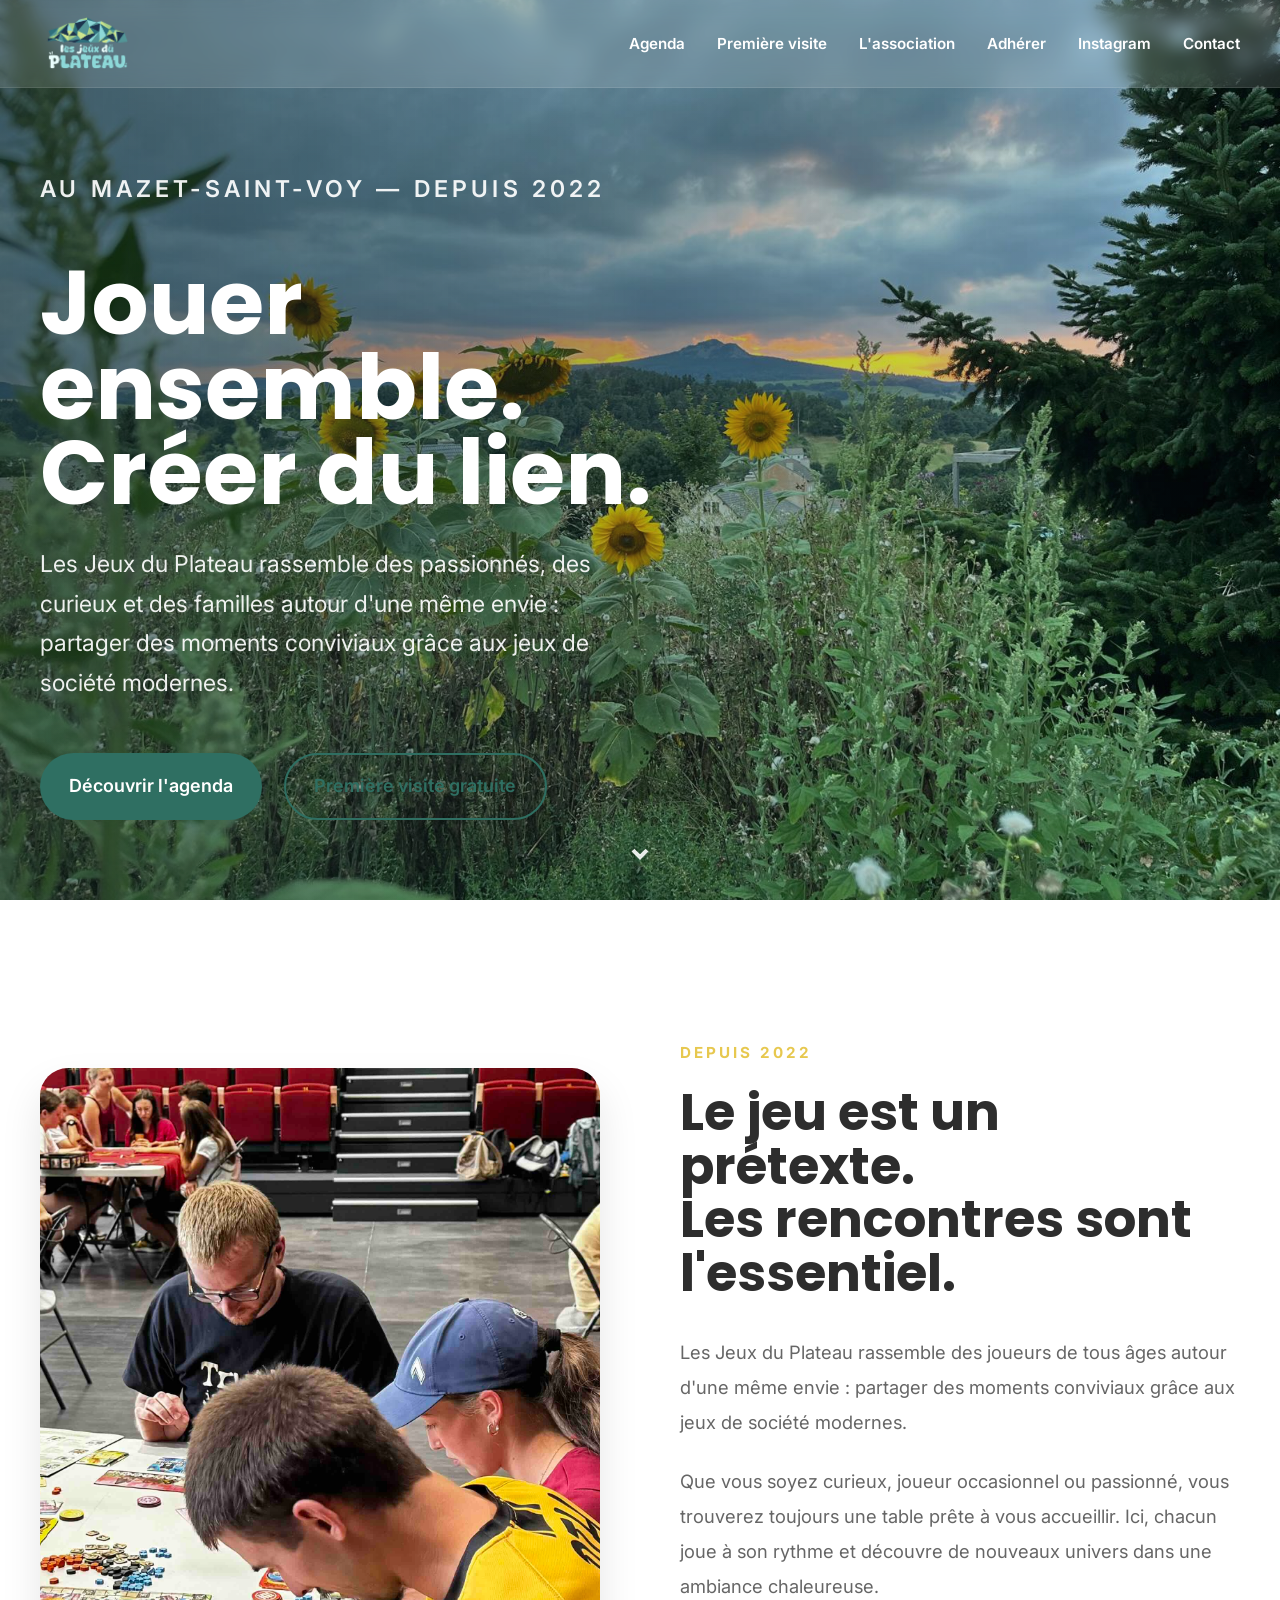
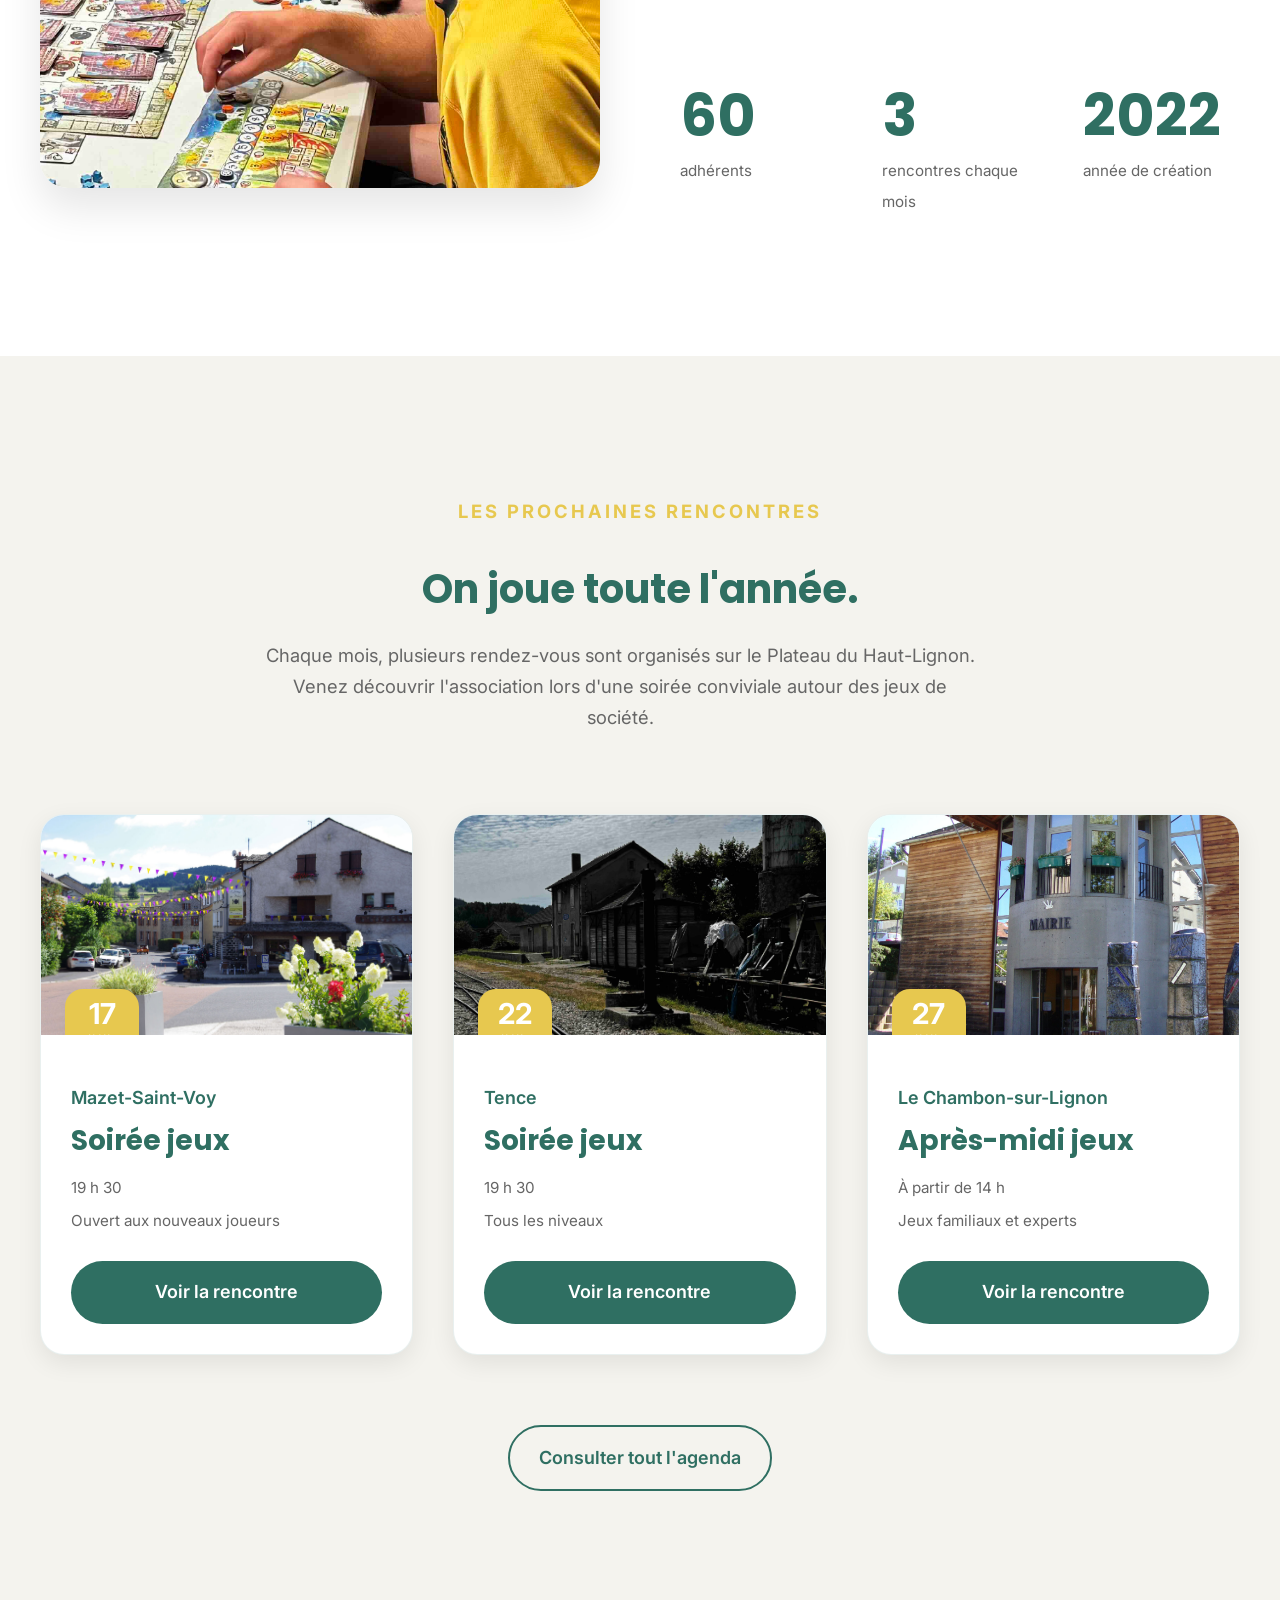
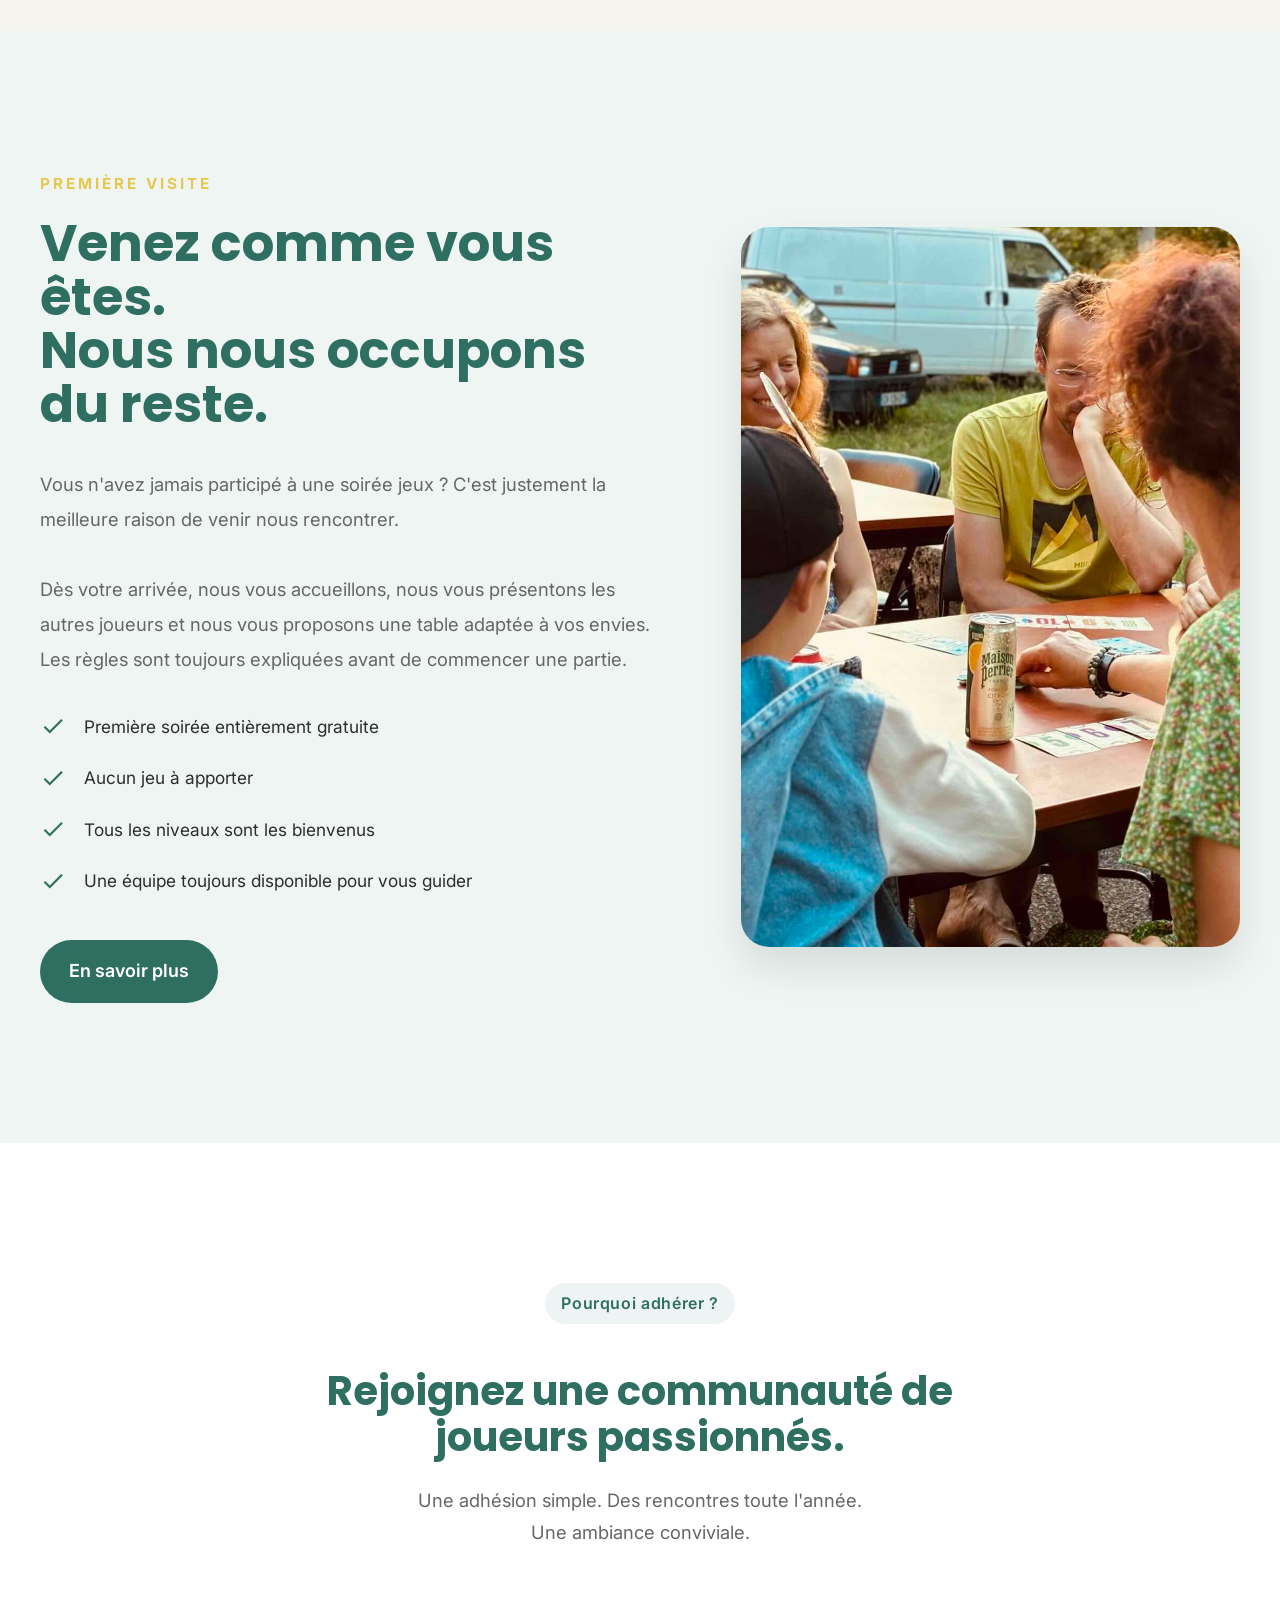
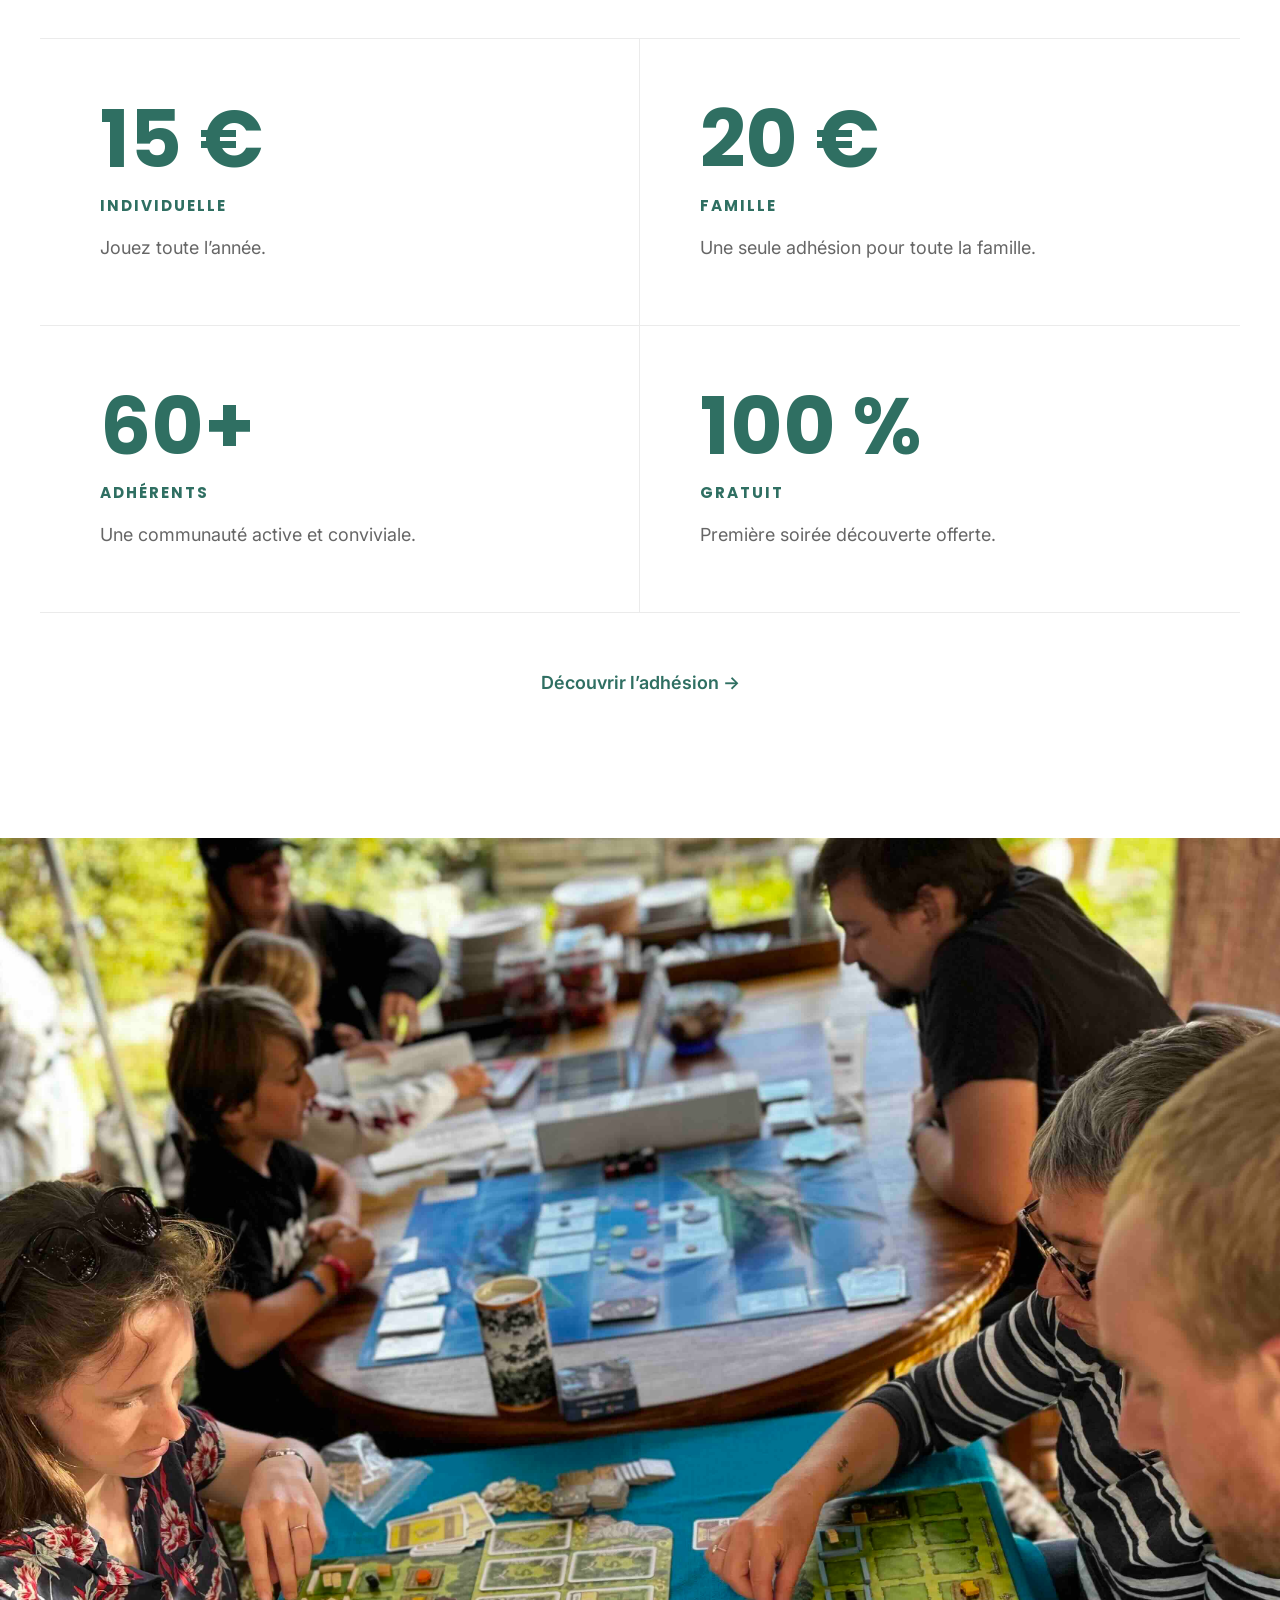
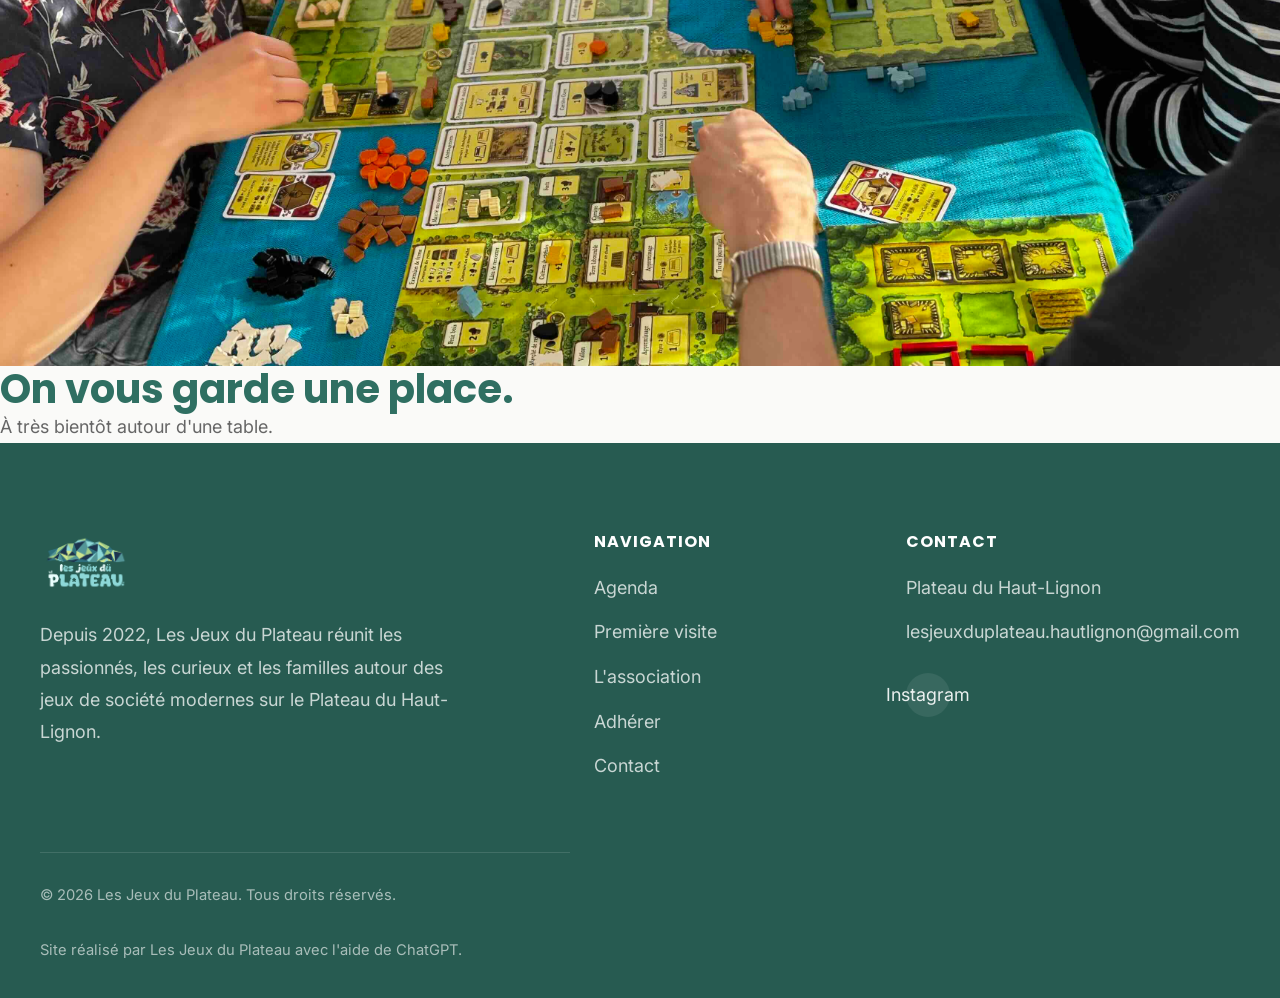
==== index.html @ 3e5afbf3 "Intégration finale des photos du site" ====
<!DOCTYPE html>

<html lang="fr">
<head>
<meta charset="utf-8"/>
<meta content="width=device-width, initial-scale=1" name="viewport"/>
<title>Les Jeux du Plateau | Association de jeux de société</title>
<meta content="Association de jeux de société au Mazet-Saint-Voy, à Tence et au Chambon-sur-Lignon. Découvrez nos rencontres et venez jouer : la première visite est offerte." name="description"/>
<meta content="Les Jeux du Plateau" name="author"/>
<meta content="#2F6F62" name="theme-color"/>
<!-- Open Graph -->
<meta content="Les Jeux du Plateau | Association de jeux de société" property="og:title"/>
<meta content="Association de jeux de société au Mazet-Saint-Voy, à Tence et au Chambon-sur-Lignon. Découvrez nos rencontres et venez jouer : la première visite est offerte." property="og:description"/>
<meta content="website" property="og:type"/>
<meta content="https://lesjeuxduplateau.fr/assets/images/hero/hero-tournesols.jpg" property="og:image"/>
<!-- Favicon -->
<link href="assets/logos/favicon.png" rel="icon" type="image/png"/>
<!-- Google Fonts -->
<link href="https://fonts.googleapis.com" rel="preconnect"/>
<link crossorigin="" href="https://fonts.gstatic.com" rel="preconnect"/>
<link href="https://fonts.googleapis.com/css2?family=Inter:wght@400;500;600;700&amp;family=Poppins:wght@500;600;700;800&amp;display=swap" rel="stylesheet"/>
<!-- CSS -->
<link href="assets/css/style.css" rel="stylesheet"/>
<meta content="index, follow, max-image-preview:large" name="robots"/><meta content="fr_FR" property="og:locale"/><meta content="Les Jeux du Plateau" property="og:site_name"/><meta content="https://lesjeuxduplateau.fr/" property="og:url"/><meta content="Les Jeux du Plateau — association de jeux de société" property="og:image:alt"/><meta content="summary_large_image" name="twitter:card"/><meta content="Les Jeux du Plateau | Association de jeux de société" name="twitter:title"/><meta content="Association de jeux de société au Mazet-Saint-Voy, à Tence et au Chambon-sur-Lignon. Découvrez nos rencontres et venez jouer : la première visite est offerte." name="twitter:description"/><meta content="https://lesjeuxduplateau.fr/assets/images/hero/hero-tournesols.jpg" name="twitter:image"/><link href="https://lesjeuxduplateau.fr/" rel="canonical"/><link href="site.webmanifest" rel="manifest"/><link href="assets/logos/apple-touch-icon.png" rel="apple-touch-icon" sizes="180x180"/><script type="application/ld+json">{
  "@context": "https://schema.org",
  "@type": "Organization",
  "name": "Les Jeux du Plateau",
  "url": "https://lesjeuxduplateau.fr/",
  "logo": "https://lesjeuxduplateau.fr/assets/logos/logo.png",
  "description": "Association de jeux de société au Mazet-Saint-Voy, à Tence et au Chambon-sur-Lignon. Découvrez nos rencontres et venez jouer : la première visite est offerte.",
  "email": "lesjeuxduplateau.hautlignon@gmail.com",
  "areaServed": [
    "Le Mazet-Saint-Voy",
    "Tence",
    "Le Chambon-sur-Lignon"
  ],
  "foundingDate": "2022"
}</script></head>
<body><a class="skip-link" href="#contenu-principal">Aller au contenu principal</a>
<!-- ===================================================== -->
<!-- HEADER -->
<!-- ===================================================== -->
<header class="site-header" id="site-header">
<div class="container">
<a aria-label="Accueil" class="logo" href="index.html">
<img alt="Les Jeux du Plateau" src="assets/logos/logo.png"/>
</a>
<nav aria-label="Navigation principale" class="main-nav" id="main-nav">
<ul>
<li>
<a href="agenda.html">
                            Agenda
                        </a>
</li>
<li>
<a href="premiere-visite.html">
                            Première visite
                        </a>
</li>
<li>
<a href="association.html">
                            L'association
                        </a>
</li>
<li>
<a href="adherer.html">
                            Adhérer
                        </a>
</li>
<li>
<a href="https://www.instagram.com/" rel="noopener" target="_blank">
                            Instagram
                        </a>
</li>
<li>
<a href="contact.html">
                            Contact
                        </a>
</li>
</ul>
</nav>
<button aria-controls="main-nav" aria-expanded="false" aria-label="Ouvrir le menu" class="menu-toggle" id="menu-toggle" type="button">
<span></span>
<span></span>
<span></span>
</button>
</div>
</header>
<!-- ===================================================== -->
<!-- CONTENU PRINCIPAL -->
<!-- ===================================================== -->
<main id="contenu-principal">
<!-- ===================================================== -->
<!-- HERO -->
<!-- ===================================================== -->
<section class="hero">
<div class="hero-image">
<img alt="Soirée jeux de société des Jeux du Plateau" src="assets/images/hero/hero-tournesols.jpg"/>
</div>
<div class="hero-overlay"></div>
<div class="container">
<div class="hero-content">
<p class="hero-kicker">
                    Au Mazet-Saint-Voy — Depuis 2022
                    </p>
<h1>
                        Jouer ensemble.<br/>
                        Créer du lien.
                    </h1>
<p>

                        Les Jeux du Plateau rassemble des passionnés,
des curieux et des familles autour d'une même envie :
partager des moments conviviaux grâce aux jeux de société modernes.

                    </p>
<div class="hero-buttons">
<a class="button button--primary" href="agenda.html">

                            Découvrir l'agenda

                        </a>
<a class="button button--secondary" href="premiere-visite.html">

                            Première visite gratuite

                        </a>
</div>
</div>
</div>
<a aria-label="Descendre vers la section suivante" class="scroll-indicator" href="#intro">
<svg aria-hidden="true" viewbox="0 0 24 24">
<path d="M12 16.5l-7-7 1.4-1.4L12 13.7l5.6-5.6L19 9.5z"></path>
</svg>
</a>
</section>

<!-- ===================================================== -->
<!-- INTRO -->
<!-- ===================================================== -->
<section class="intro" id="intro">
<div class="container">
<div class="intro-image">
<img alt="Des joueurs autour d'une table lors d'une soirée des Jeux du Plateau" decoding="async" loading="lazy" src="assets/images/accueil/rencontre-01.jpeg"/>
</div>
<div class="intro-content">
<span class="intro-tag">
                        Depuis 2022
                    </span>
<h2>
                        Le jeu est un prétexte.<br/>
                        Les rencontres sont l'essentiel.
                    </h2>
<p>

                        Les Jeux du Plateau rassemble des joueurs de tous âges
                        autour d'une même envie : partager des moments
                        conviviaux grâce aux jeux de société modernes.

                    </p>
<p>

                        Que vous soyez curieux, joueur occasionnel ou passionné,
                        vous trouverez toujours une table prête à vous accueillir.
                        Ici, chacun joue à son rythme et découvre de nouveaux
                        univers dans une ambiance chaleureuse.

                    </p>
<div class="intro-stats">
<div class="intro-stat">
<span class="intro-number">
                                60
                            </span>
<span class="intro-label">
                                adhérents
                            </span>
</div>
<div class="intro-stat">
<span class="intro-number">
                                3
                            </span>
<span class="intro-label">
                                rencontres chaque mois
                            </span>
</div>
<div class="intro-stat">
<span class="intro-number">
                                2022
                            </span>
<span class="intro-label">
                                année de création
                            </span>
</div>
</div>
</div>
</div>
</section>
<!-- ===================================================== -->
<!-- PROCHAINES RENCONTRES -->
<!-- ===================================================== -->
<section class="next-events" id="events">
<div class="container">
<div class="next-events-header">
<p class="intro-tag">
                        Les prochaines rencontres
                    </p>
<h2>
                        On joue toute l'année.
                    </h2>
<p>
                        Chaque mois, plusieurs rendez-vous sont organisés sur le
                        Plateau du Haut-Lignon. Venez découvrir l'association
                        lors d'une soirée conviviale autour des jeux de société.
                    </p>
</div>
<div class="events-grid">
<!-- Rencontre 1 -->
<article class="event-card">
<div class="event-image">
<img alt="Soirée jeux au Mazet-Saint-Voy" decoding="async" loading="lazy" src="assets/images/agenda/mazet.jpg"/>
<div class="event-date">
<span class="event-day">17</span>
<span class="event-month">JUIL.</span>
</div>
</div>
<div class="event-content">
<p class="event-location">
                                Mazet-Saint-Voy
                            </p>
<h3 class="event-title">
                                Soirée jeux
                            </h3>
<div class="event-meta">
<span>
                                    19 h 30
                                </span>
<span>
                                    Ouvert aux nouveaux joueurs
                                </span>
</div>
<a class="button button--primary" href="agenda.html">

                                Voir la rencontre

                            </a>
</div>
</article>
<!-- Rencontre 2 -->
<article class="event-card">
<div class="event-image">
<img alt="Soirée jeux à Tence" decoding="async" loading="lazy" src="assets/images/agenda/tence.jpeg"/>
<div class="event-date">
<span class="event-day">22</span>
<span class="event-month">JUIL.</span>
</div>
</div>
<div class="event-content">
<p class="event-location">
                                Tence
                            </p>
<h3 class="event-title">
                                Soirée jeux
                            </h3>
<div class="event-meta">
<span>
                                    19 h 30
                                </span>
<span>
                                    Tous les niveaux
                                </span>
</div>
<a class="button button--primary" href="agenda.html">

                                Voir la rencontre

                            </a>
</div>
</article>
<!-- Rencontre 3 -->
<article class="event-card">
<div class="event-image">
<img alt="Après-midi jeux au Chambon-sur-Lignon" decoding="async" loading="lazy" src="assets/images/agenda/chambon.jpeg"/>
<div class="event-date">
<span class="event-day">27</span>
<span class="event-month">JUIL.</span>
</div>
</div>
<div class="event-content">
<p class="event-location">
                                Le Chambon-sur-Lignon
                            </p>
<h3 class="event-title">
                                Après-midi jeux
                            </h3>
<div class="event-meta">
<span>
                                    À partir de 14 h
                                </span>
<span>
                                    Jeux familiaux et experts
                                </span>
</div>
<a class="button button--primary" href="agenda.html">

                                Voir la rencontre

                            </a>
</div>
</article>
</div>
<div class="events-footer">
<a class="button button--secondary" href="agenda.html">

                        Consulter tout l'agenda

                    </a>
</div>
</div>
</section>
<!-- ===================================================== -->
<!-- PREMIÈRE VISITE -->
<!-- ===================================================== -->
<section class="first-visit" id="first-visit">
<div class="container">
<div class="first-visit-content">
<span class="first-visit-tag">
                        Première visite
                    </span>
<h2>
                        Venez comme vous êtes.<br/>
                        Nous nous occupons du reste.
                    </h2>
<p>

                        Vous n'avez jamais participé à une soirée jeux ?
                        C'est justement la meilleure raison de venir nous
                        rencontrer.

                    </p>
<p>

                        Dès votre arrivée, nous vous accueillons, nous vous
                        présentons les autres joueurs et nous vous proposons
                        une table adaptée à vos envies. Les règles sont toujours
                        expliquées avant de commencer une partie.

                    </p>
<div class="first-visit-list">
<div class="first-visit-item">
<svg fill="currentColor" viewbox="0 0 24 24">
<path d="M9 16.2 4.8 12l-1.4 1.4L9 19 21 7l-1.4-1.4z"></path>
</svg>
<span>
                                Première soirée entièrement gratuite
                            </span>
</div>
<div class="first-visit-item">
<svg fill="currentColor" viewbox="0 0 24 24">
<path d="M9 16.2 4.8 12l-1.4 1.4L9 19 21 7l-1.4-1.4z"></path>
</svg>
<span>
                                Aucun jeu à apporter
                            </span>
</div>
<div class="first-visit-item">
<svg fill="currentColor" viewbox="0 0 24 24">
<path d="M9 16.2 4.8 12l-1.4 1.4L9 19 21 7l-1.4-1.4z"></path>
</svg>
<span>
                                Tous les niveaux sont les bienvenus
                            </span>
</div>
<div class="first-visit-item">
<svg fill="currentColor" viewbox="0 0 24 24">
<path d="M9 16.2 4.8 12l-1.4 1.4L9 19 21 7l-1.4-1.4z"></path>
</svg>
<span>
                                Une équipe toujours disponible pour vous guider
                            </span>
</div>
</div>
<a class="button button--primary" href="premiere-visite.html">

                        En savoir plus

                    </a>
</div>
<div class="first-visit-image">
<img alt="Accueil de nouveaux joueurs lors d'une soirée des Jeux du Plateau" decoding="async" loading="lazy" src="assets/images/accueil/ambiance.jpeg"/>
</div>
</div>
</section>
<!-- ===================================================== -->
<!-- REJOINDRE L'ASSOCIATION -->
<!-- ===================================================== -->

<section class="membership" id="membership">
<div class="container">
<div class="membership-header">
<span class="section-tag">
                Pourquoi adhérer ?
            </span>
<h2>
                Rejoignez une communauté de joueurs passionnés.
            </h2>
<p>
            Une adhésion simple. Des rencontres toute l'année. Une ambiance conviviale.
            </p>
</div>
<div class="membership-stats">
<article class="stat">
<span class="stat-number">
            15 €
        </span>
<h3>
            Individuelle
        </h3>
<p>
            Jouez toute l’année.
        </p>
</article>
<article class="stat">
<span class="stat-number">
            20 €
        </span>
<h3>
            Famille
        </h3>
<p>
            Une seule adhésion pour toute la famille.
        </p>
</article>
<article class="stat">
<span class="stat-number">
            60+
        </span>
<h3>
            Adhérents
        </h3>
<p>
            Une communauté active et conviviale.
        </p>
</article>
<article class="stat">
<span class="stat-number">
        100 %
    </span>
<h3>
        Gratuit
    </h3>
<p>
        Première soirée découverte offerte.
    </p>
</article>
</div>
<div class="membership-footer">
<a class="membership-link" href="adherer.html">
        Découvrir l’adhésion →
    </a>
</div>
</div>
</section>
<!-- ===================================================== -->
<!-- PARTENAIRES -->
<!-- ===================================================== -->
<!--
        <section id="partners" class="partners">

            <div class="container">

                <div class="partners-header">

                    <span class="partners-tag">
    Nos partenaires
</span>

                    <h2>
Ils font vivre le jeu sur le Plateau.
</h2>

                    <p>

                        Grâce à leur confiance, notre association peut organiser
des rencontres conviviales, développer de nouveaux projets
et faire découvrir les jeux de société au plus grand nombre.

                    </p>

                </div>

                <div class="partners-grid">

                    <a
                        class="partner"
                        href="https://www.ludum.fr"
                        target="_blank"
                        rel="noopener">

                        <img
                            src="assets/logos/ludum.svg"
                            alt="Ludum">

                    </a>

                    <a
                        class="partner"
                        href="https://www.ot-hautlignon.com"
                        target="_blank"
                        rel="noopener">

                        <img
                            src="assets/logos/office-tourisme.jpg"
                            alt="Office du Tourisme">

                    </a>

                    <a
                        class="partner"
                        href="https://mazet-st-voy.com"
                        target="_blank"
                        rel="noopener">

                        <img
                            src="assets/logos/mazet.jpg"
                            alt="Mazet-Saint-Voy">

                    </a>

                    <a
                        class="partner"
                        href="https://ville-lechambonsurlignon.fr"
                        target="_blank"
                        rel="noopener">

                        <img
                            src="assets/logos/chambon.jpg"
                            alt="Le Chambon-sur-Lignon">

                    </a>

                    <a
                        class="partner"
                        href="https://www.cc-hautlignon.fr"
                        target="_blank"
                        rel="noopener">

                        <img
                            src="assets/logos/haut-lignon.jpg"
                            alt="Communauté de communes">

                    </a>

                </div>

            </div>

        </section>
        -->
<!-- ===================================================== -->
<!-- PHOTO DE CONCLUSION -->
<!-- ===================================================== -->
<section class="closing-photo">
<img alt="Des joueurs réunis autour d'une table" decoding="async" loading="lazy" src="assets/images/accueil/rencontre-02.jpeg"/>
<div class="closing-overlay">
<div class="closing-content">
<h2>
                On vous garde une place.
            </h2>
<p>
                À très bientôt autour d'une table.
            </p>
</div>
</div>
</section>
</main>
<!-- ===================================================== -->
<!-- FOOTER -->
<!-- ===================================================== -->
<footer class="site-footer">
<div class="container">
<div>
<img alt="Les Jeux du Plateau" class="footer-logo" src="assets/logos/logo.png"/>
<p class="footer-description">

                    Depuis 2022, Les Jeux du Plateau réunit les passionnés,
                    les curieux et les familles autour des jeux de société
                    modernes sur le Plateau du Haut-Lignon.

                </p>
</div>
<div>
<h3 class="footer-title">

                    Navigation

                </h3>
<div class="footer-links">
<a href="agenda.html">Agenda</a>
<a href="premiere-visite.html">Première visite</a>
<a href="association.html">L'association</a>
<a href="adherer.html">Adhérer</a>
<a href="contact.html">Contact</a>
</div>
</div>
<div>
<h3 class="footer-title">

                    Contact

                </h3>
<div class="footer-contact">
<p>

                        Plateau du Haut-Lignon

                    </p>
<p>

                        lesjeuxduplateau.hautlignon@gmail.com

                    </p>
</div>
<div class="footer-social">
<a href="https://www.instagram.com/" rel="noopener" target="_blank">

                        Instagram

                    </a>
</div>
</div>
</div>
<div class="container">
<div class="footer-bottom">
<p>

                    © 2026 Les Jeux du Plateau.
                    Tous droits réservés.

                </p>
<p class="footer-credit">

                    Site réalisé par Les Jeux du Plateau avec l'aide de ChatGPT.

                </p>
</div>
</div>
</footer>
<script defer="" src="assets/js/main.js"></script>
</body>
</html>
---- assets/css/style.css ----
/* =======================================================
   LES JEUX DU PLATEAU — FEUILLE DE STYLE PRINCIPALE
   Sprint 2.2
======================================================= */

/* Socle du Design System */
@import url("01-variables.css");
@import url("02-reset.css");
@import url("03-base.css");
@import url("04-layout.css");
@import url("05-components.css");

/* Structure commune */
@import url("06-header.css");
@import url("07-footer.css");

/* Accueil */
@import url("home-hero.css");
@import url("08-hero.css");
@import url("home-intro.css");
@import url("home-events.css");
@import url("home-first-visit.css");
@import url("home-membership.css");
@import url("home-partners.css");

@import url("pages/premiere-visite.css");

/* Animations et responsive chargés en dernier */
@import url("09-animations.css");
@import url("10-responsive.css");
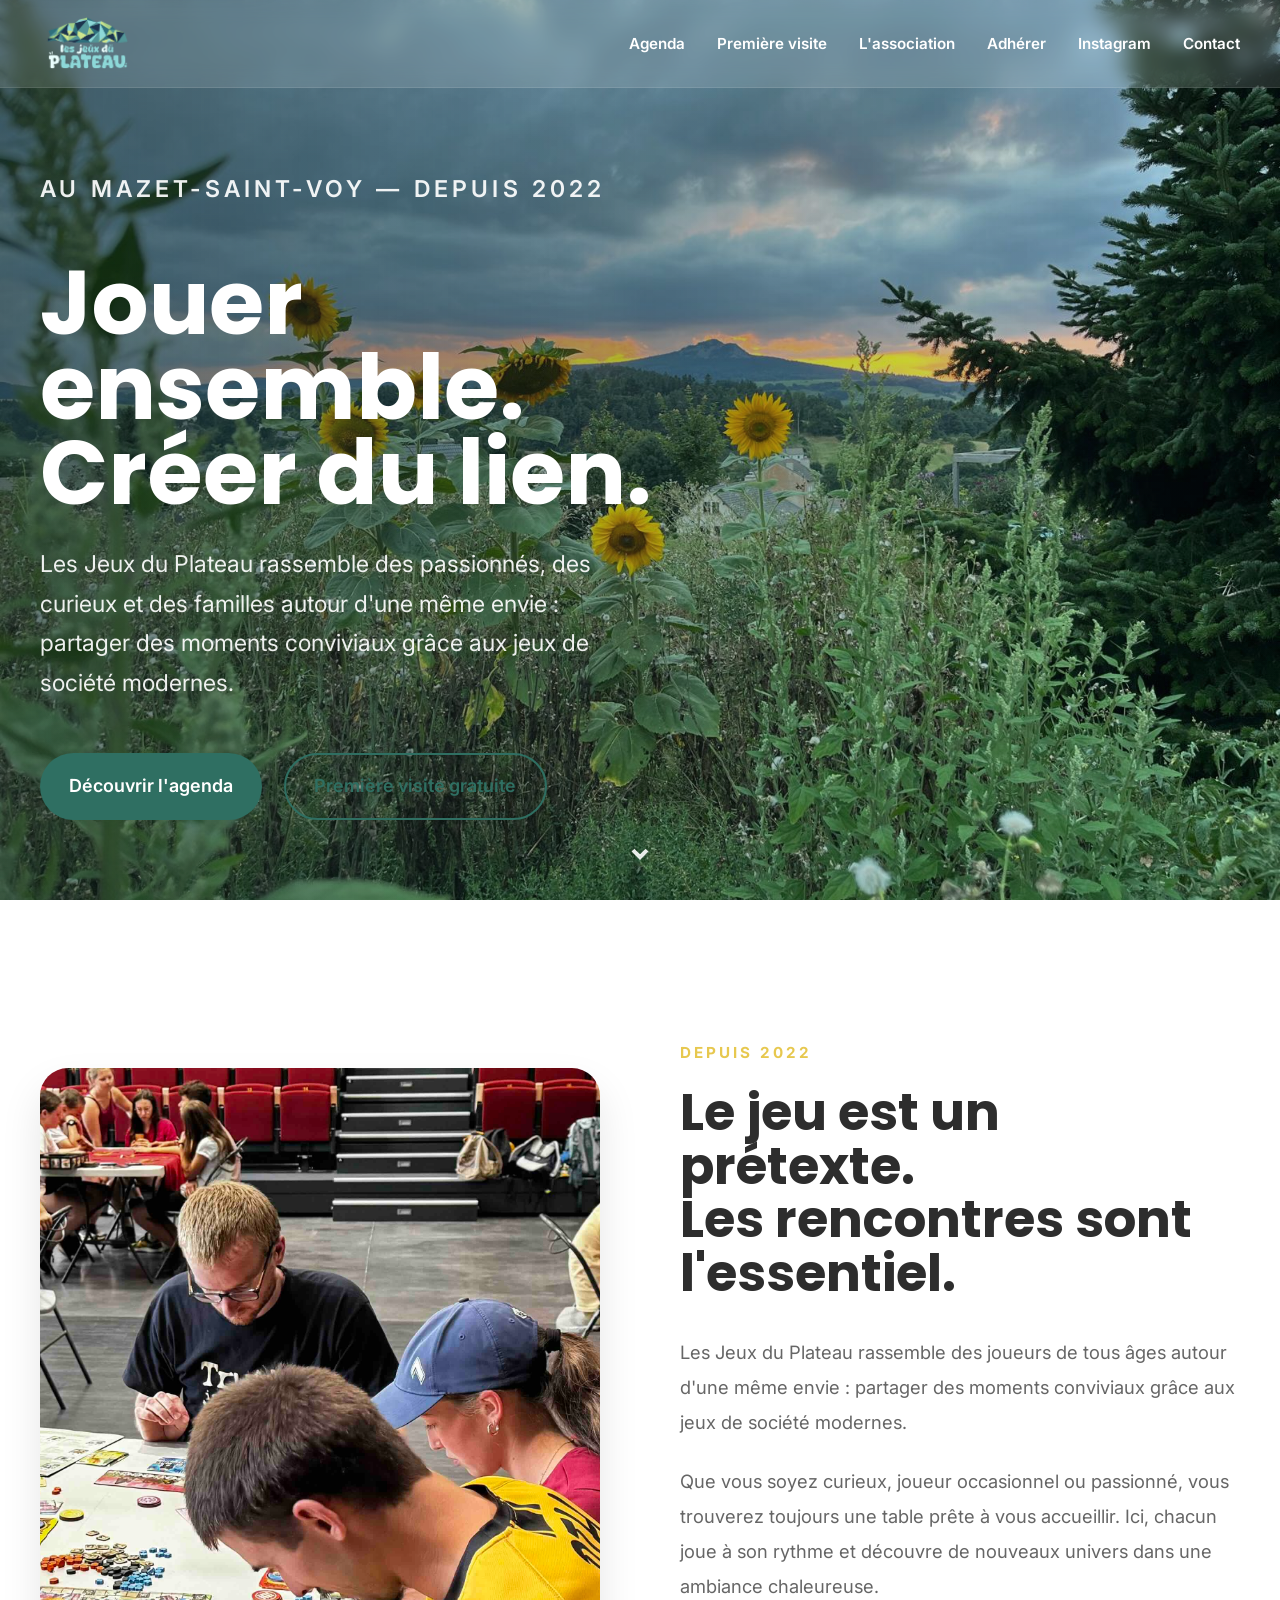
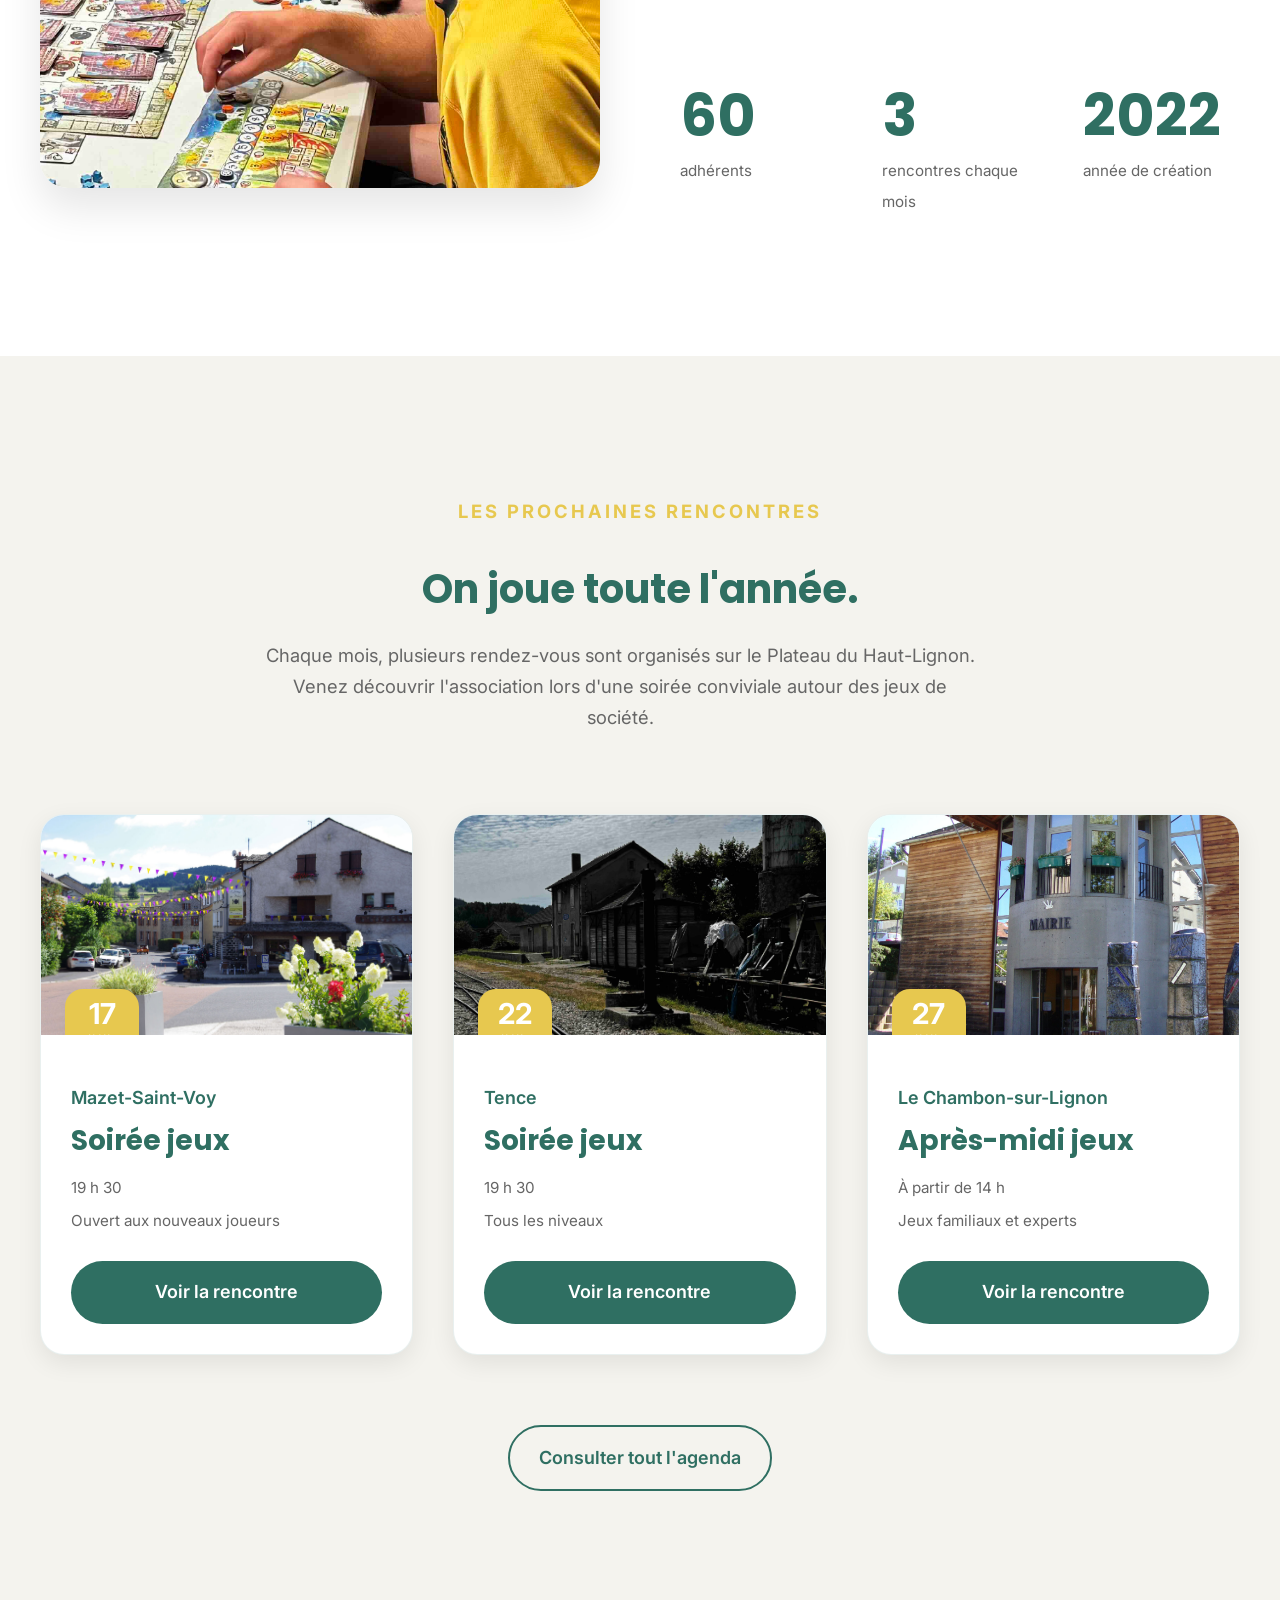
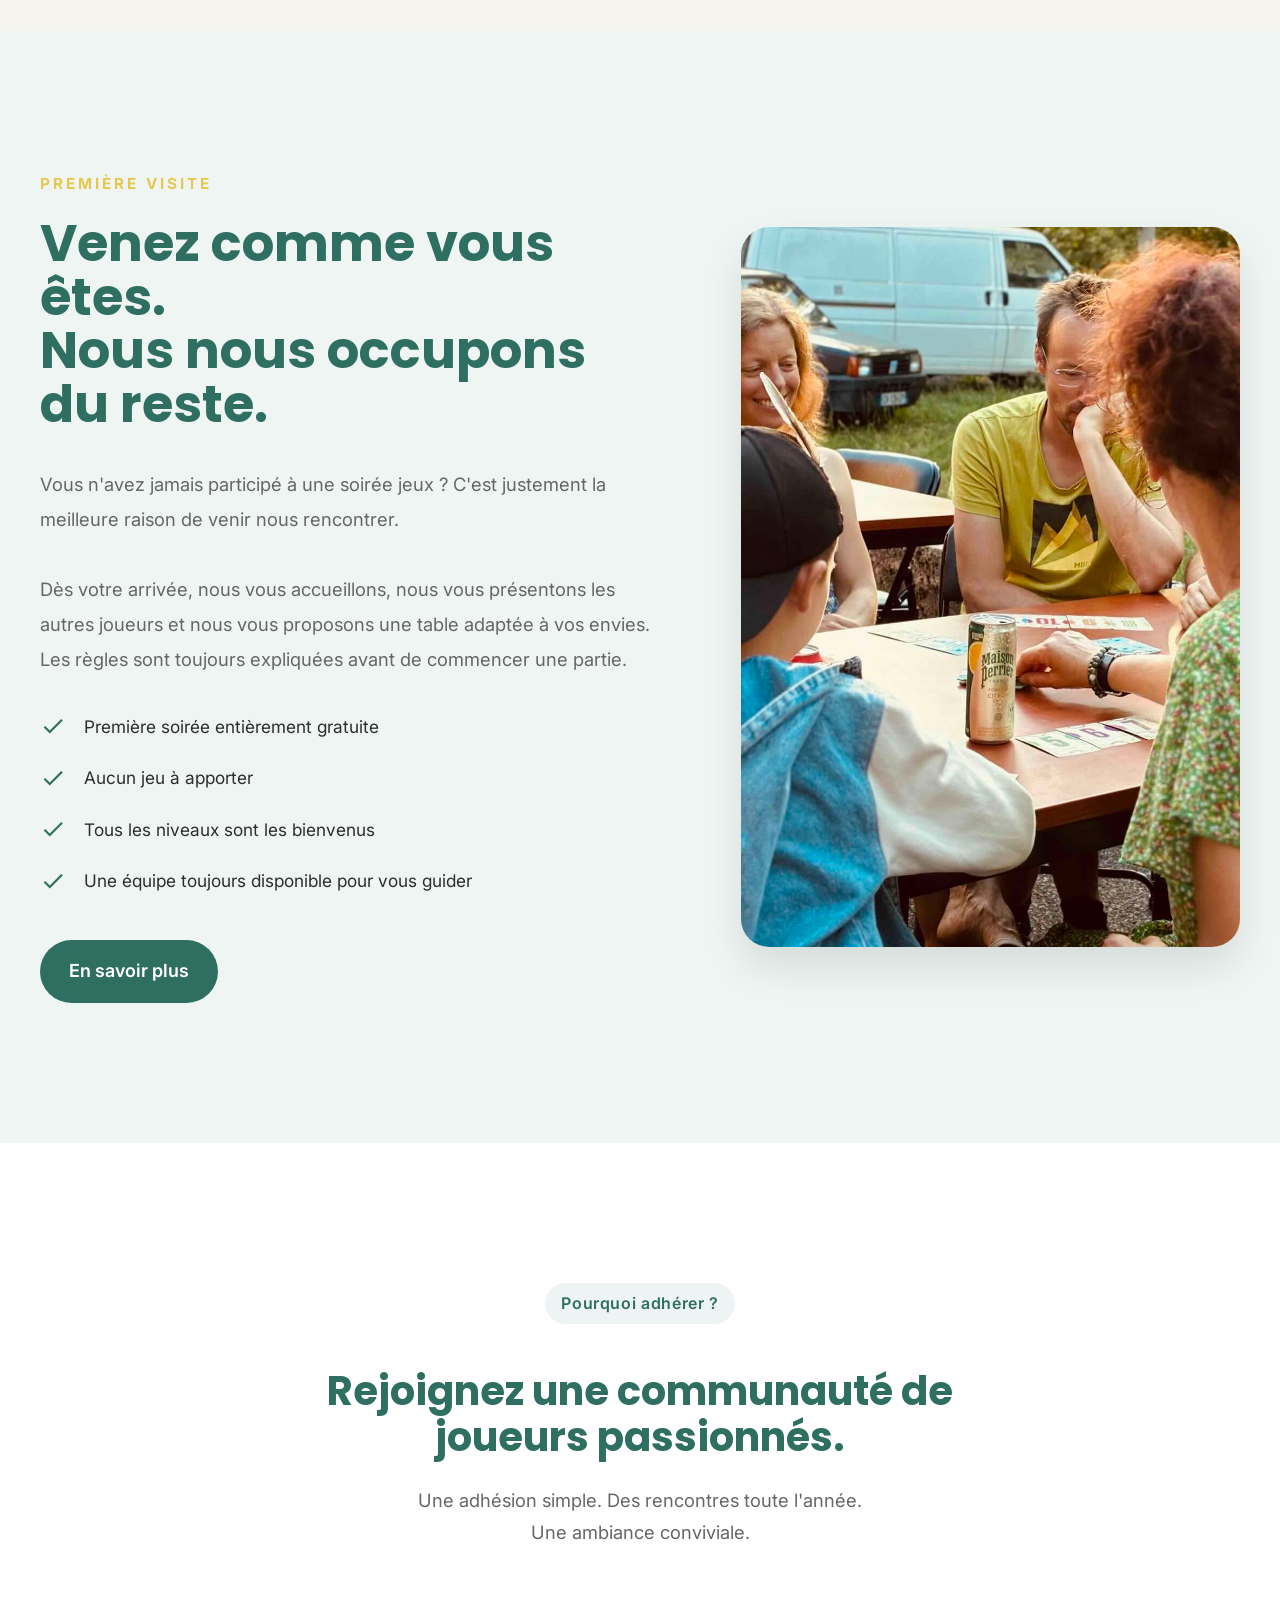
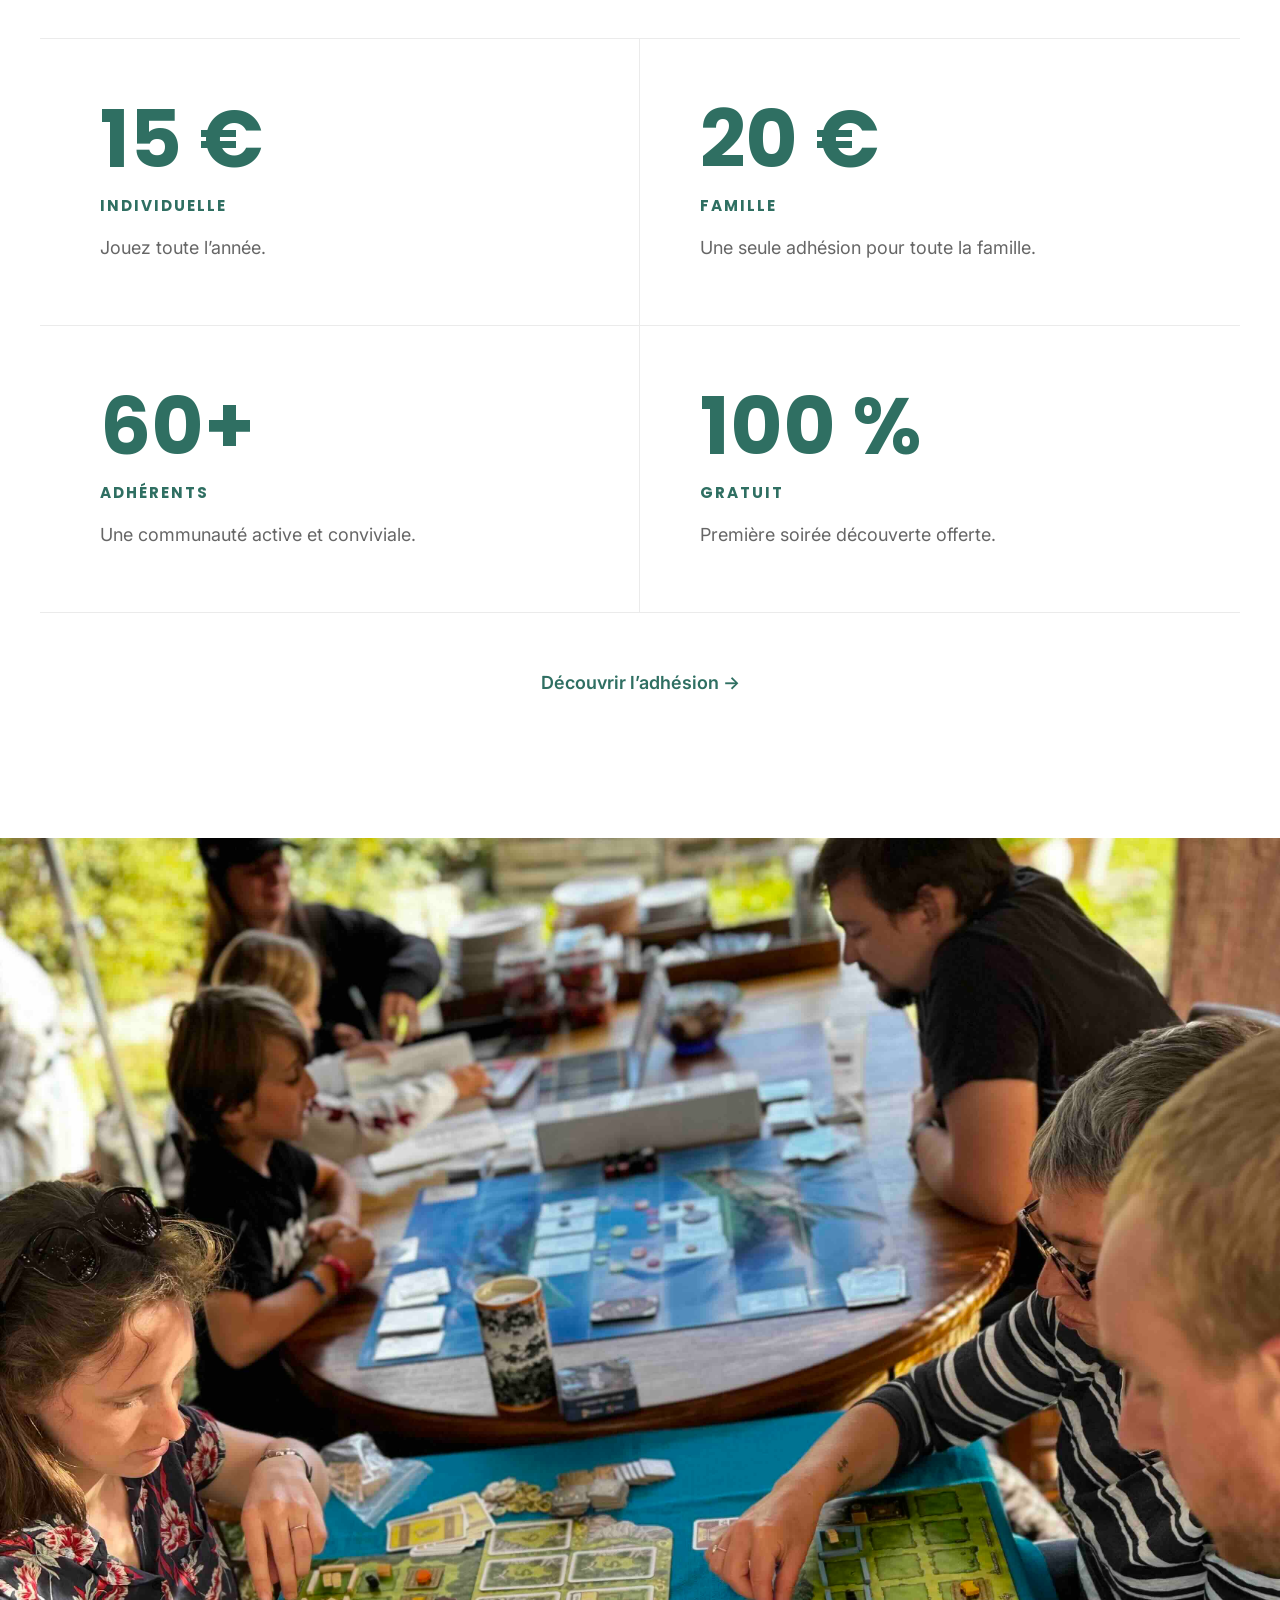
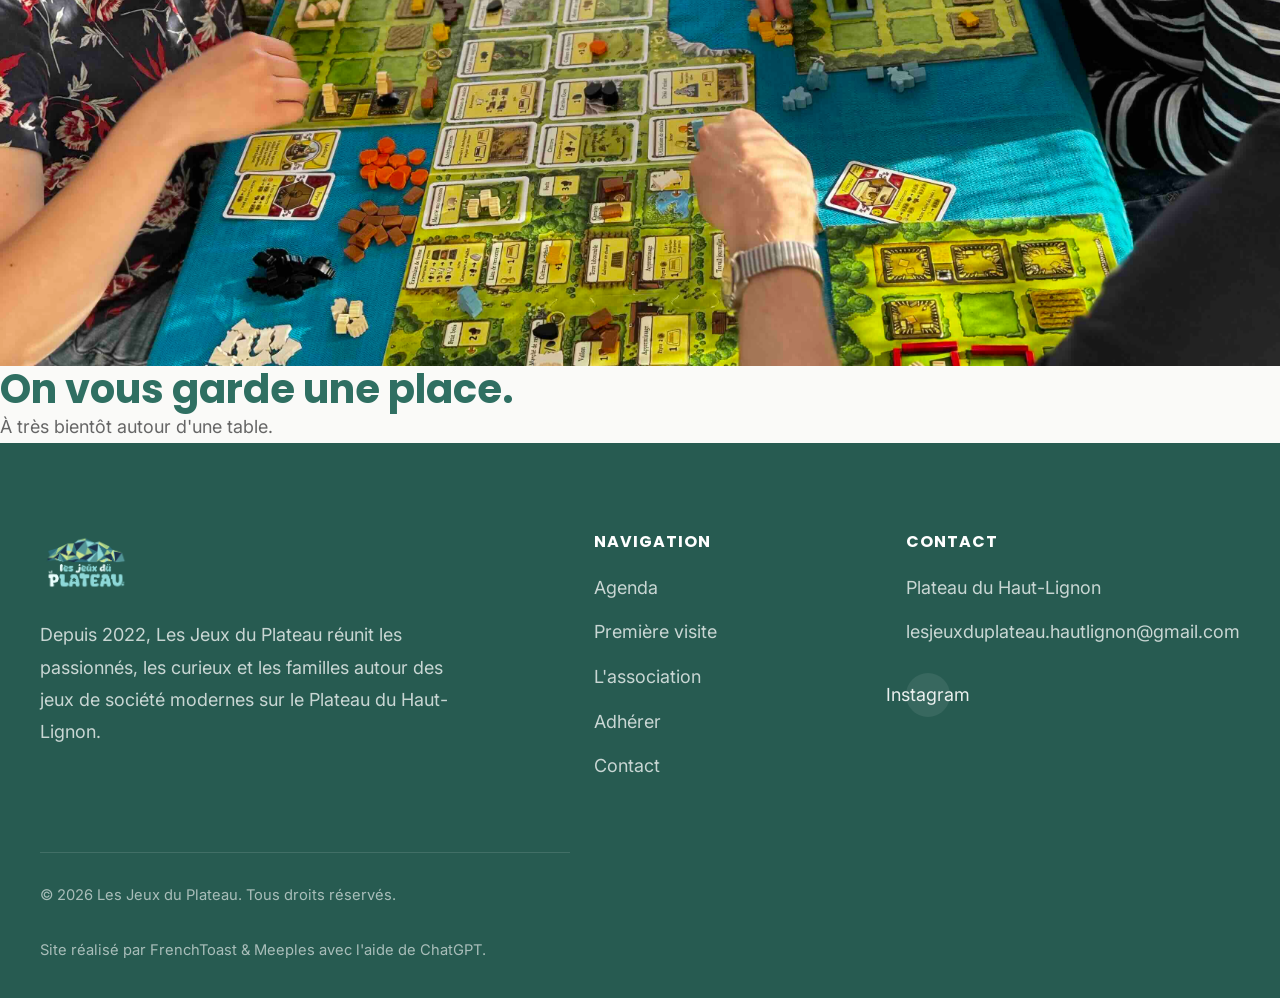
==== commit 360eff06: "FT&M" ====
--- a/index.html
+++ b/index.html
@@ -639,7 +639,7 @@
                 </p>
 <p class="footer-credit">
 
-                    Site réalisé par Les Jeux du Plateau avec l'aide de ChatGPT.
+                    Site réalisé par FrenchToast & Meeples avec l'aide de ChatGPT.
 
                 </p>
 </div>
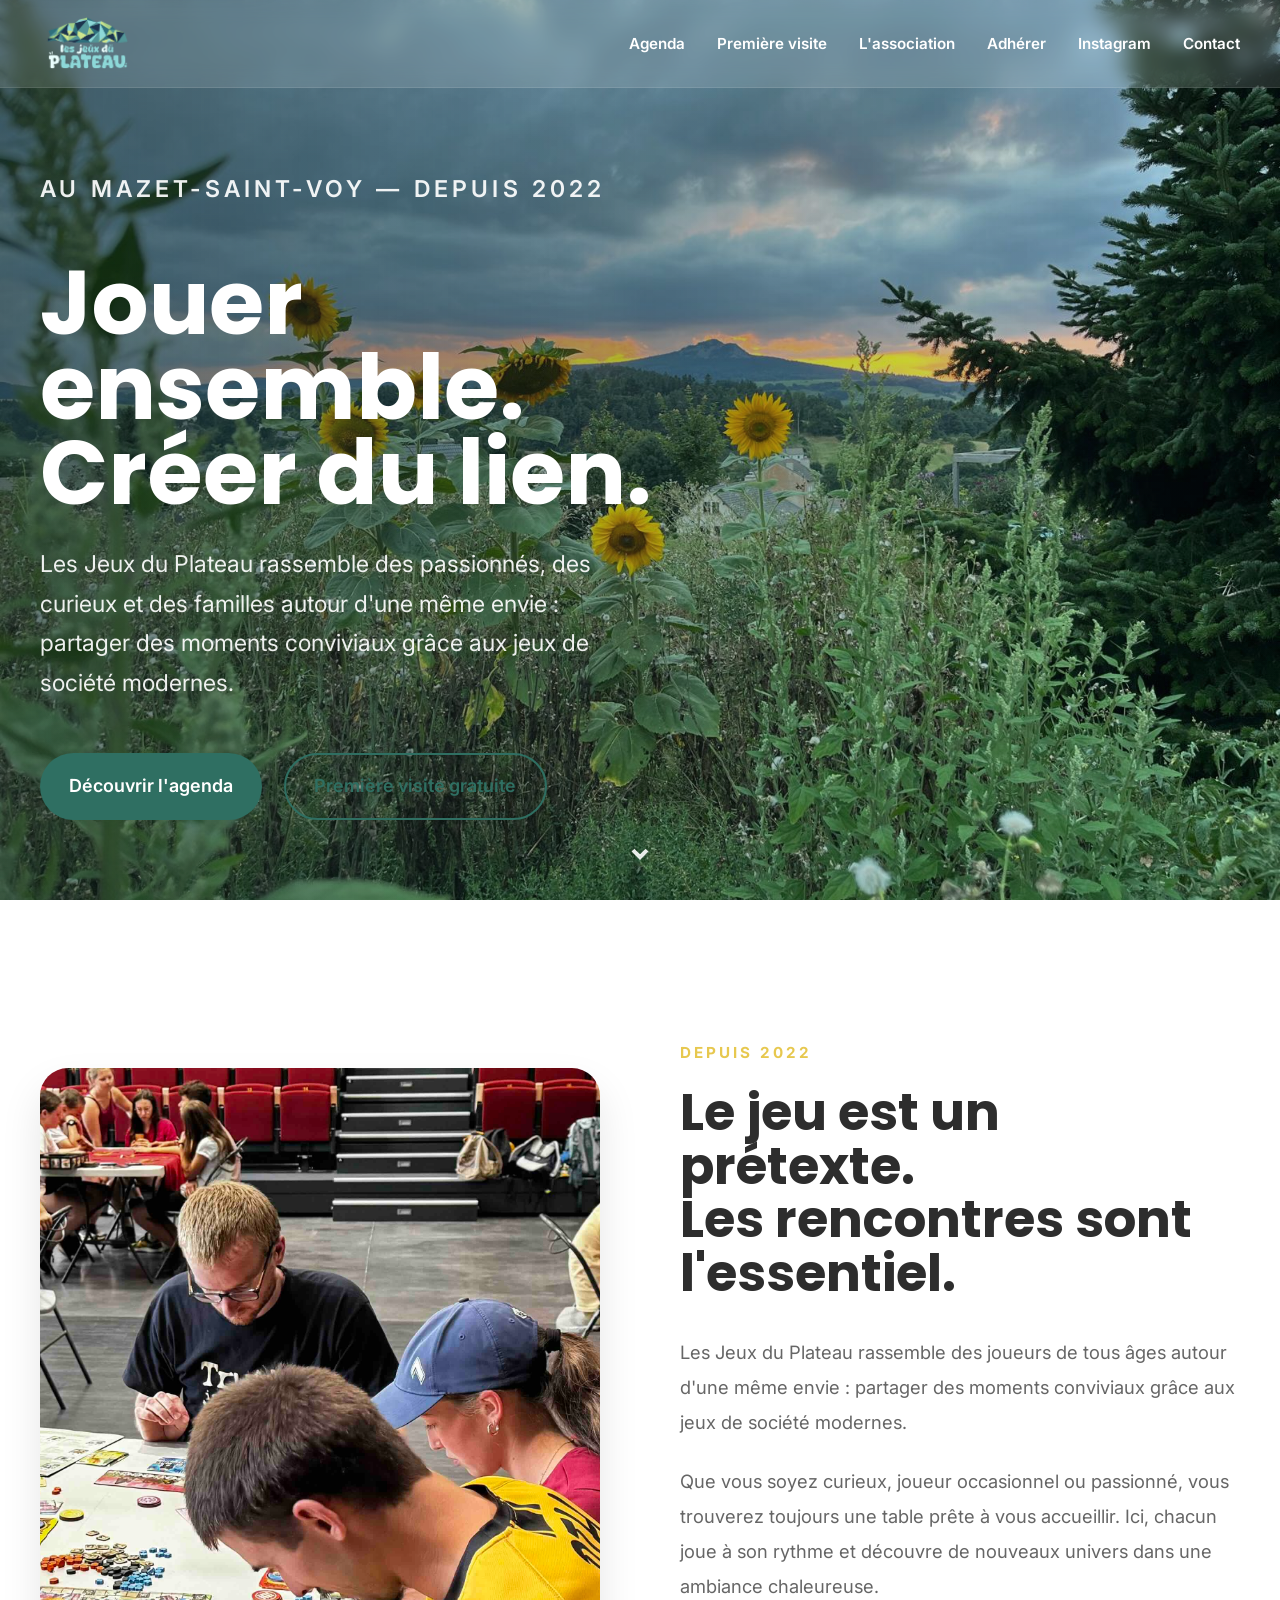
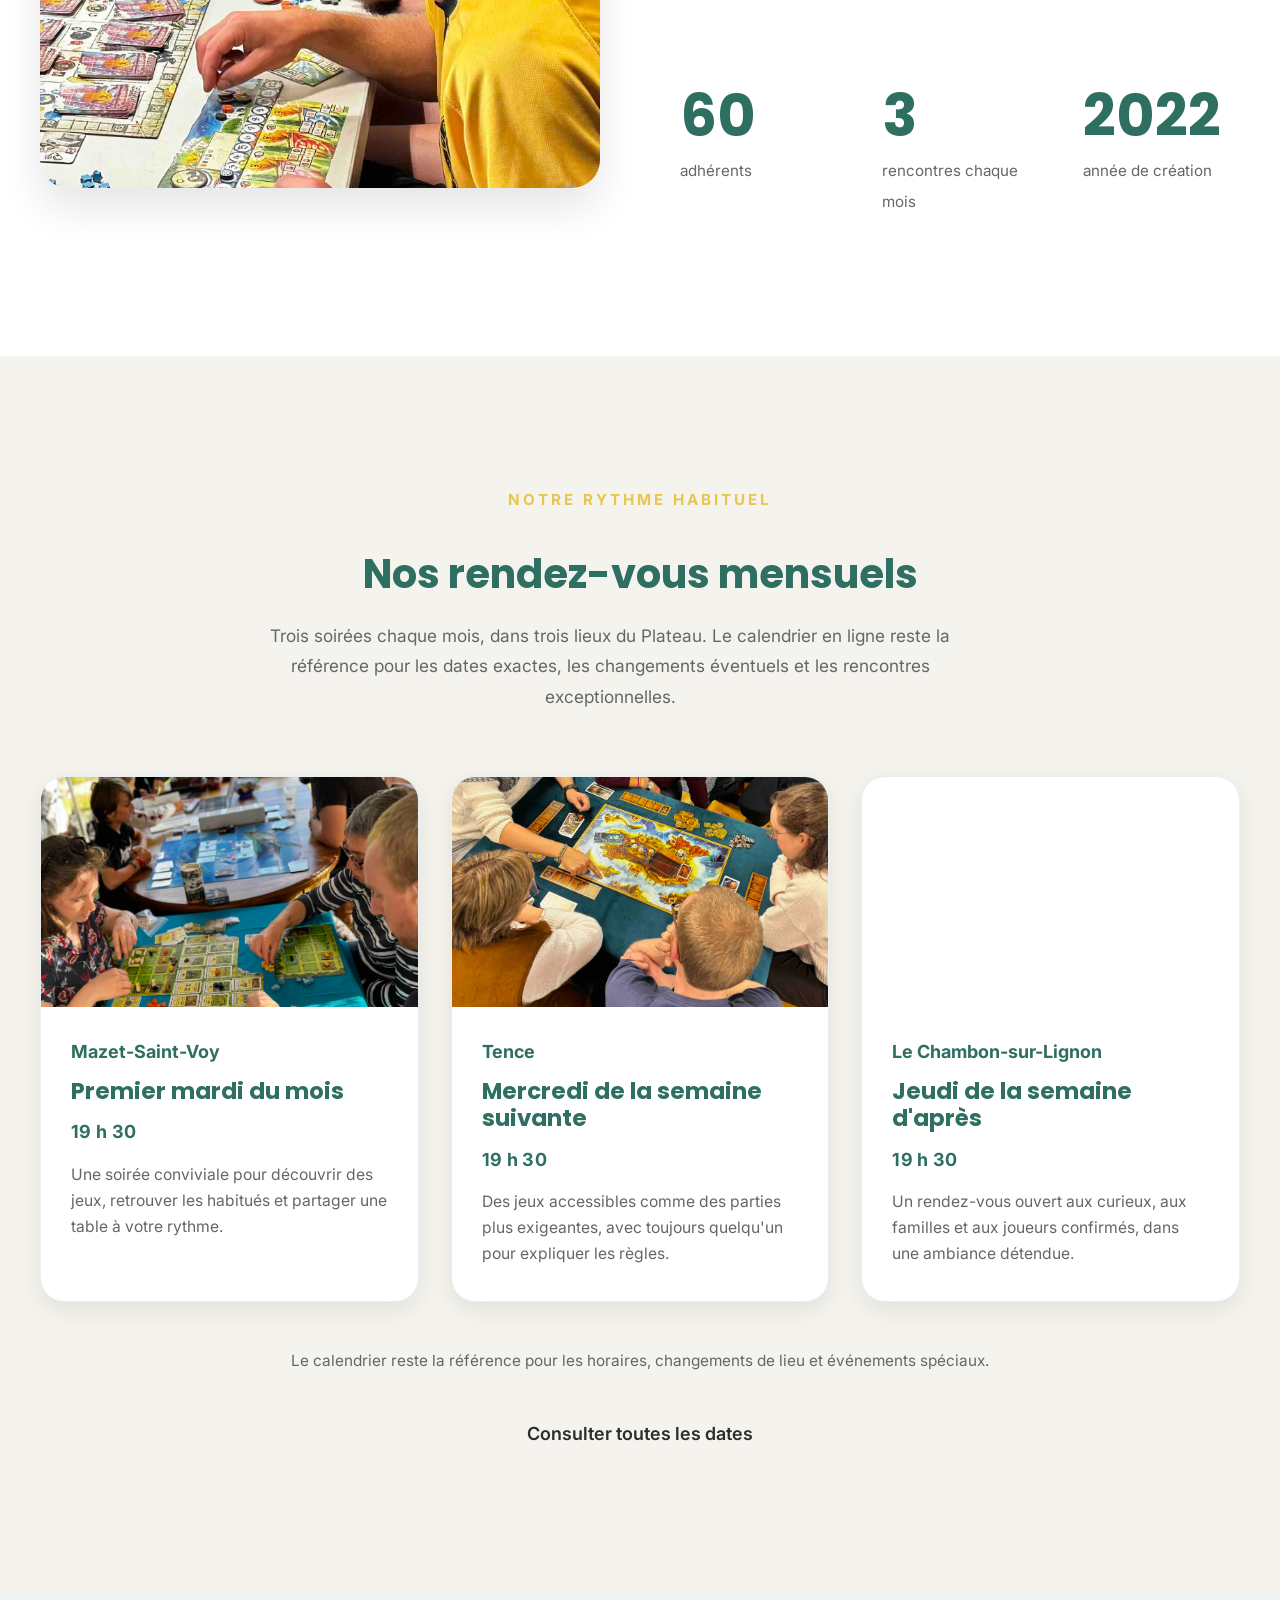
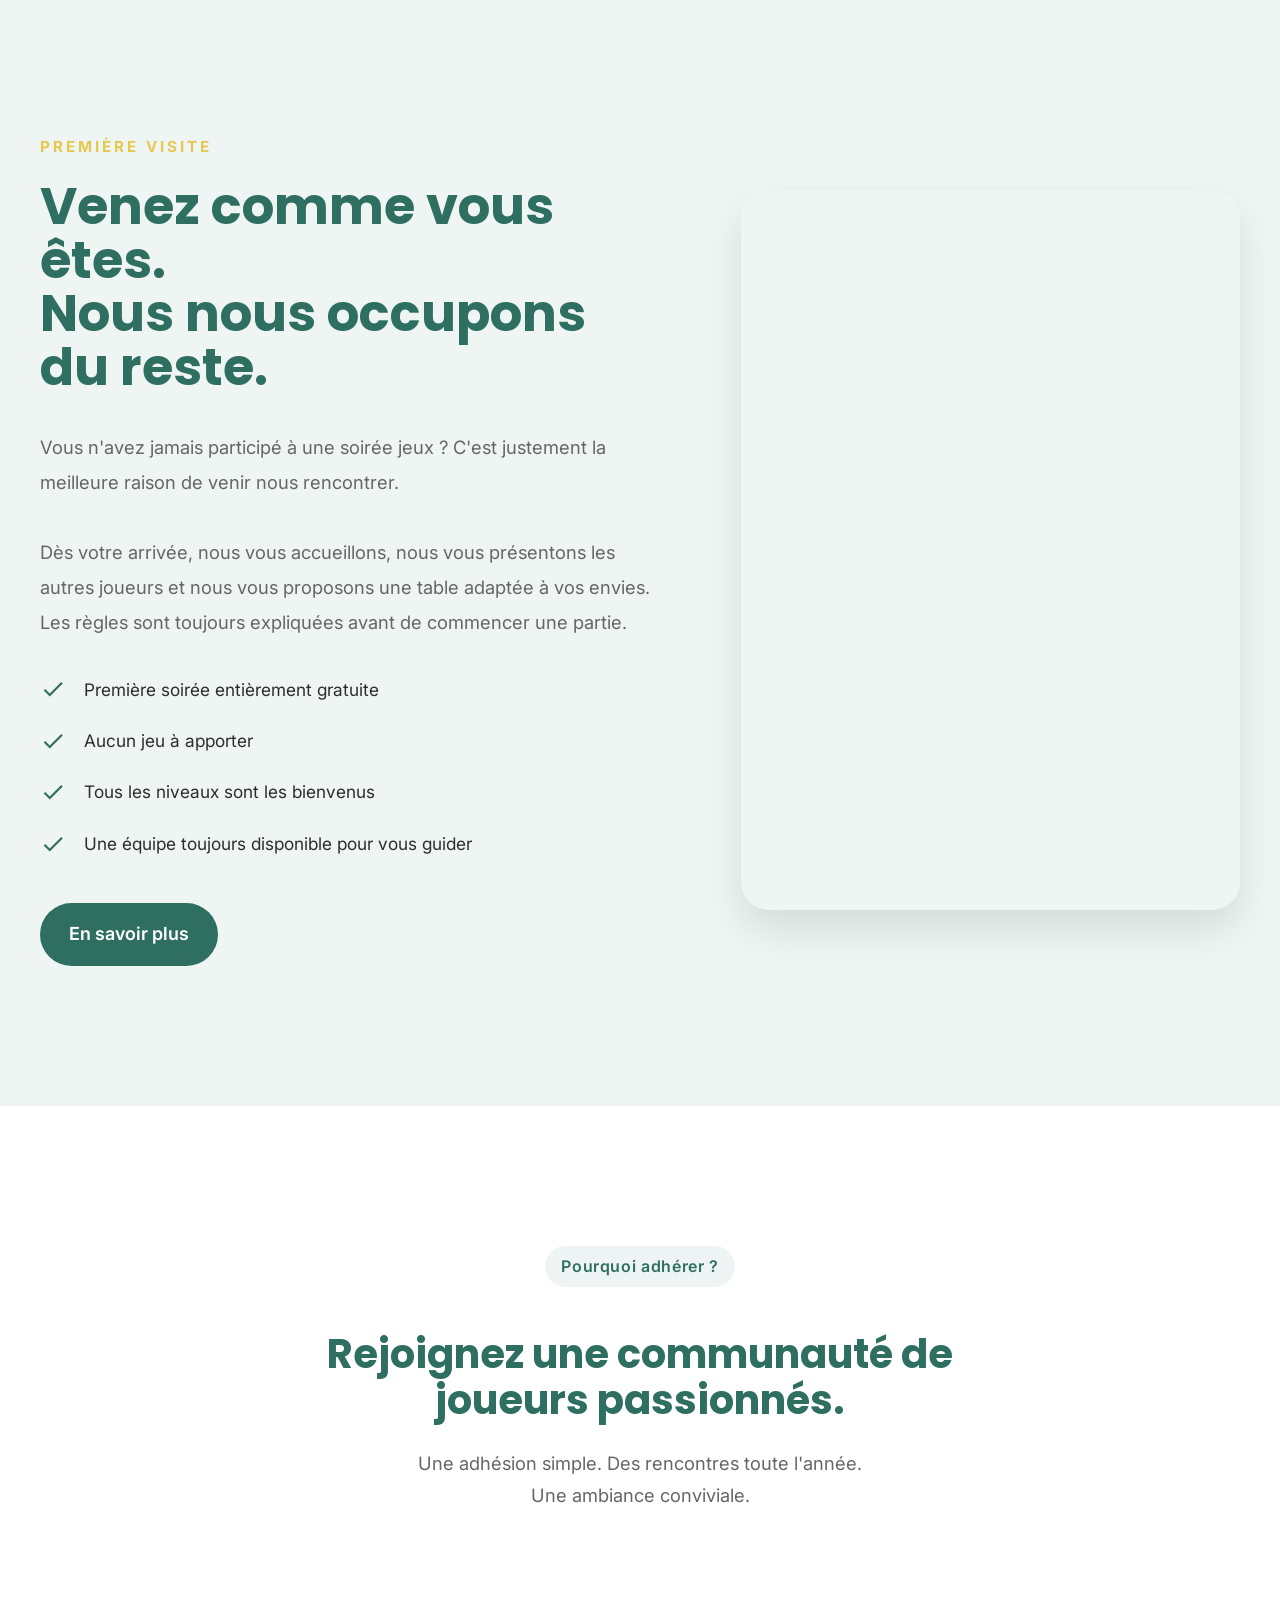
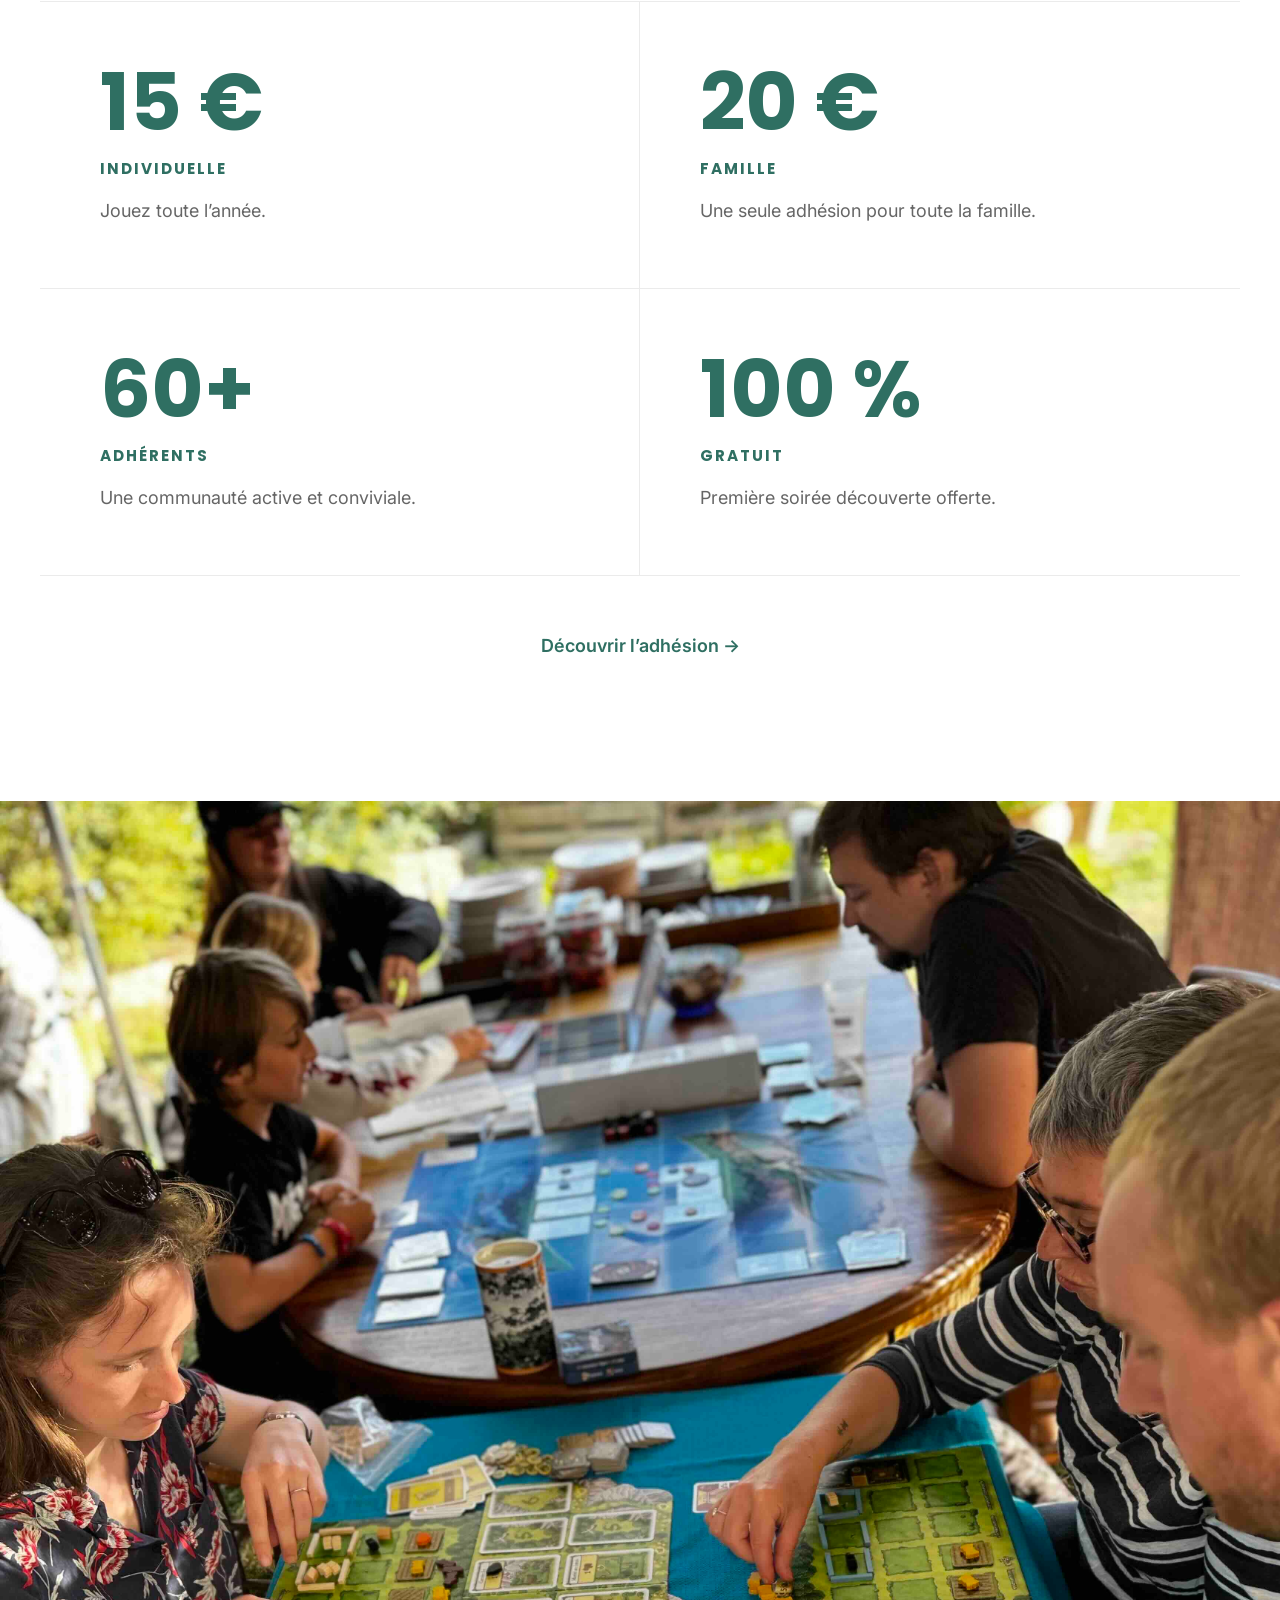
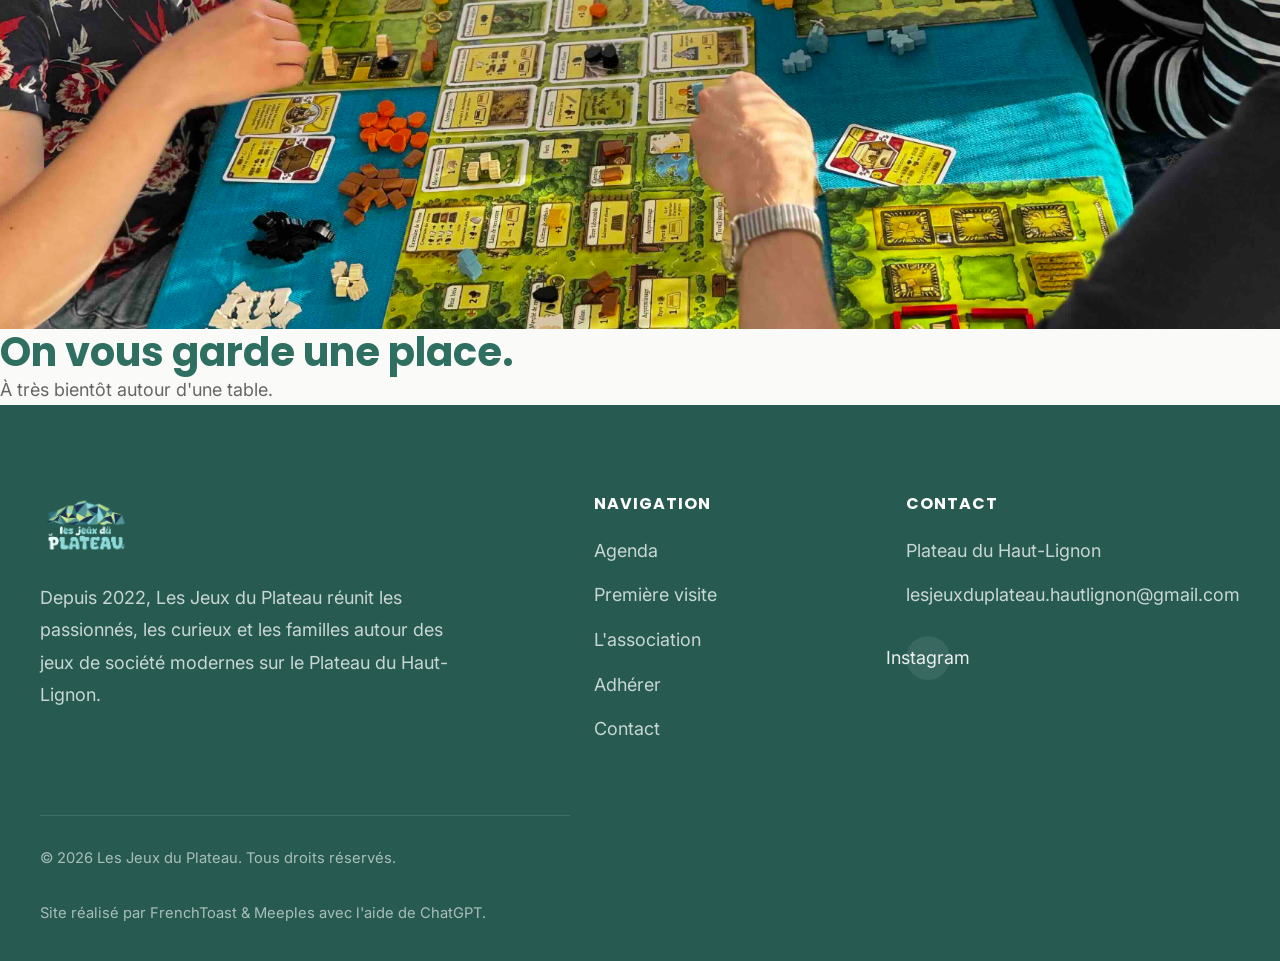
==== commit 85d592f2: "index corrigé" ====
--- a/index.html
+++ b/index.html
@@ -134,7 +134,6 @@
 </svg>
 </a>
 </section>
-
 <!-- ===================================================== -->
 <!-- INTRO -->
 <!-- ===================================================== -->
@@ -201,119 +200,48 @@
 <section class="next-events" id="events">
 <div class="container">
 <div class="next-events-header">
-<p class="intro-tag">
-                        Les prochaines rencontres
-                    </p>
-<h2>
-                        On joue toute l'année.
-                    </h2>
-<p>
-                        Chaque mois, plusieurs rendez-vous sont organisés sur le
-                        Plateau du Haut-Lignon. Venez découvrir l'association
-                        lors d'une soirée conviviale autour des jeux de société.
-                    </p>
-</div>
-<div class="events-grid">
-<!-- Rencontre 1 -->
-<article class="event-card">
+<p class="intro-tag">Notre rythme habituel</p>
+<h2>Nos rendez-vous mensuels</h2>
+<p>Trois soirées chaque mois, dans trois lieux du Plateau. Le calendrier en ligne reste la référence pour les dates exactes, les changements éventuels et les rencontres exceptionnelles.</p>
+</div>
+<div class="events-grid venues-grid">
+<article class="event-card venue-card">
 <div class="event-image">
-<img alt="Soirée jeux au Mazet-Saint-Voy" decoding="async" loading="lazy" src="assets/images/agenda/mazet.jpg"/>
-<div class="event-date">
-<span class="event-day">17</span>
-<span class="event-month">JUIL.</span>
-</div>
+<img alt="Joueurs réunis autour d'une table au Mazet-Saint-Voy" decoding="async" loading="lazy" src="assets/images/accueil/rencontre-02.jpeg"/>
 </div>
 <div class="event-content">
-<p class="event-location">
-                                Mazet-Saint-Voy
-                            </p>
-<h3 class="event-title">
-                                Soirée jeux
-                            </h3>
-<div class="event-meta">
-<span>
-                                    19 h 30
-                                </span>
-<span>
-                                    Ouvert aux nouveaux joueurs
-                                </span>
-</div>
-<a class="button button--primary" href="agenda.html">
-
-                                Voir la rencontre
-
-                            </a>
-</div>
-</article>
-<!-- Rencontre 2 -->
-<article class="event-card">
+<p class="event-location">Mazet-Saint-Voy</p>
+<h3 class="event-title">Premier mardi du mois</h3>
+<p class="event-time">19 h 30</p>
+<p class="venue-description">Une soirée conviviale pour découvrir des jeux, retrouver les habitués et partager une table à votre rythme.</p>
+</div>
+</article>
+<article class="event-card venue-card">
 <div class="event-image">
-<img alt="Soirée jeux à Tence" decoding="async" loading="lazy" src="assets/images/agenda/tence.jpeg"/>
-<div class="event-date">
-<span class="event-day">22</span>
-<span class="event-month">JUIL.</span>
-</div>
+<img alt="Une règle de jeu expliquée à des participants" decoding="async" loading="lazy" src="assets/images/accueil/explications.jpeg"/>
 </div>
 <div class="event-content">
-<p class="event-location">
-                                Tence
-                            </p>
-<h3 class="event-title">
-                                Soirée jeux
-                            </h3>
-<div class="event-meta">
-<span>
-                                    19 h 30
-                                </span>
-<span>
-                                    Tous les niveaux
-                                </span>
-</div>
-<a class="button button--primary" href="agenda.html">
-
-                                Voir la rencontre
-
-                            </a>
-</div>
-</article>
-<!-- Rencontre 3 -->
-<article class="event-card">
+<p class="event-location">Tence</p>
+<h3 class="event-title">Mercredi de la semaine suivante</h3>
+<p class="event-time">19 h 30</p>
+<p class="venue-description">Des jeux accessibles comme des parties plus exigeantes, avec toujours quelqu'un pour expliquer les règles.</p>
+</div>
+</article>
+<article class="event-card venue-card">
 <div class="event-image">
-<img alt="Après-midi jeux au Chambon-sur-Lignon" decoding="async" loading="lazy" src="assets/images/agenda/chambon.jpeg"/>
-<div class="event-date">
-<span class="event-day">27</span>
-<span class="event-month">JUIL.</span>
-</div>
+<img alt="Ambiance chaleureuse lors d'une rencontre des Jeux du Plateau" decoding="async" loading="lazy" src="assets/images/accueil/ambiance.jpeg"/>
 </div>
 <div class="event-content">
-<p class="event-location">
-                                Le Chambon-sur-Lignon
-                            </p>
-<h3 class="event-title">
-                                Après-midi jeux
-                            </h3>
-<div class="event-meta">
-<span>
-                                    À partir de 14 h
-                                </span>
-<span>
-                                    Jeux familiaux et experts
-                                </span>
-</div>
-<a class="button button--primary" href="agenda.html">
-
-                                Voir la rencontre
-
-                            </a>
-</div>
-</article>
-</div>
+<p class="event-location">Le Chambon-sur-Lignon</p>
+<h3 class="event-title">Jeudi de la semaine d'après</h3>
+<p class="event-time">19 h 30</p>
+<p class="venue-description">Un rendez-vous ouvert aux curieux, aux familles et aux joueurs confirmés, dans une ambiance détendue.</p>
+</div>
+</article>
+</div>
+<p class="events-note">Le calendrier reste la référence pour les horaires, changements de lieu et événements spéciaux.</p>
 <div class="events-footer">
-<a class="button button--secondary" href="agenda.html">
-
-                        Consulter tout l'agenda
-
-                    </a>
+<a class="button button--outline" href="agenda.html">Consulter toutes les dates</a>
 </div>
 </div>
 </section>
@@ -393,7 +321,6 @@
 <!-- ===================================================== -->
 <!-- REJOINDRE L'ASSOCIATION -->
 <!-- ===================================================== -->
-
 <section class="membership" id="membership">
 <div class="container">
 <div class="membership-header">
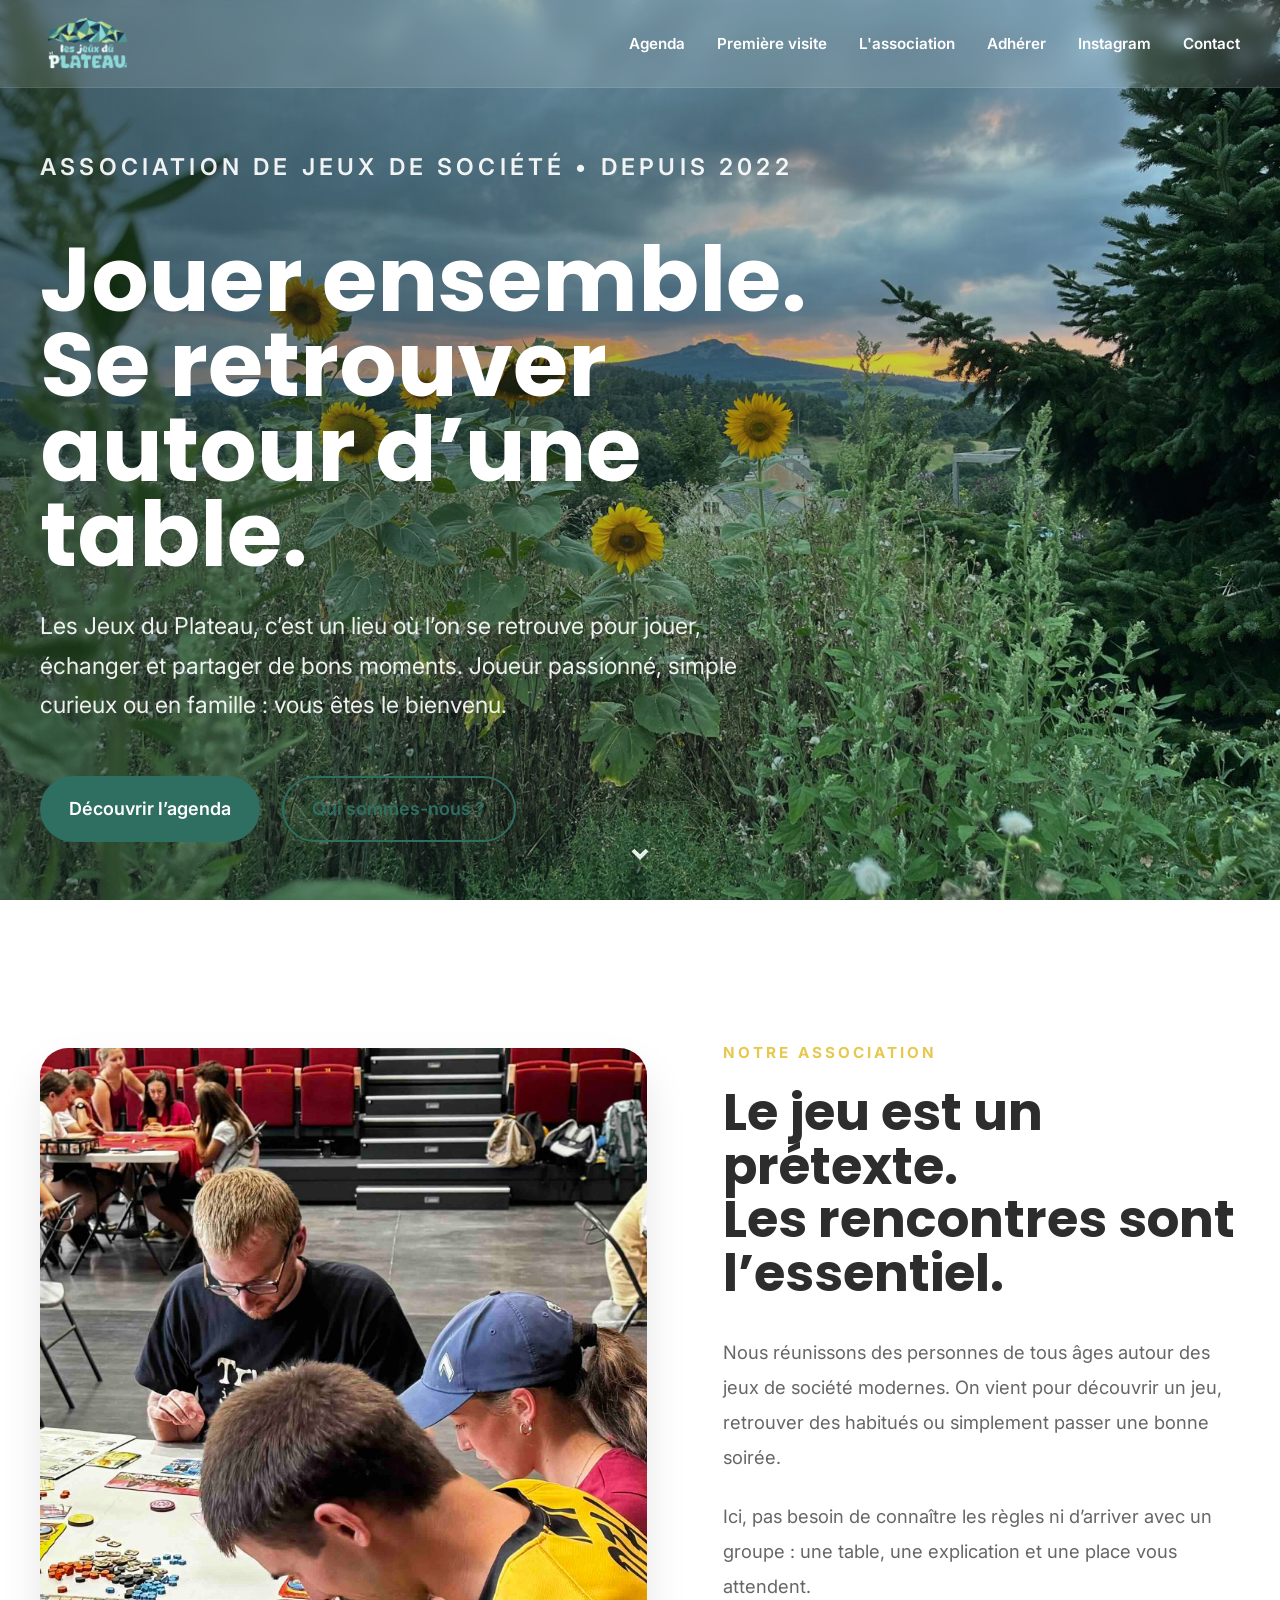
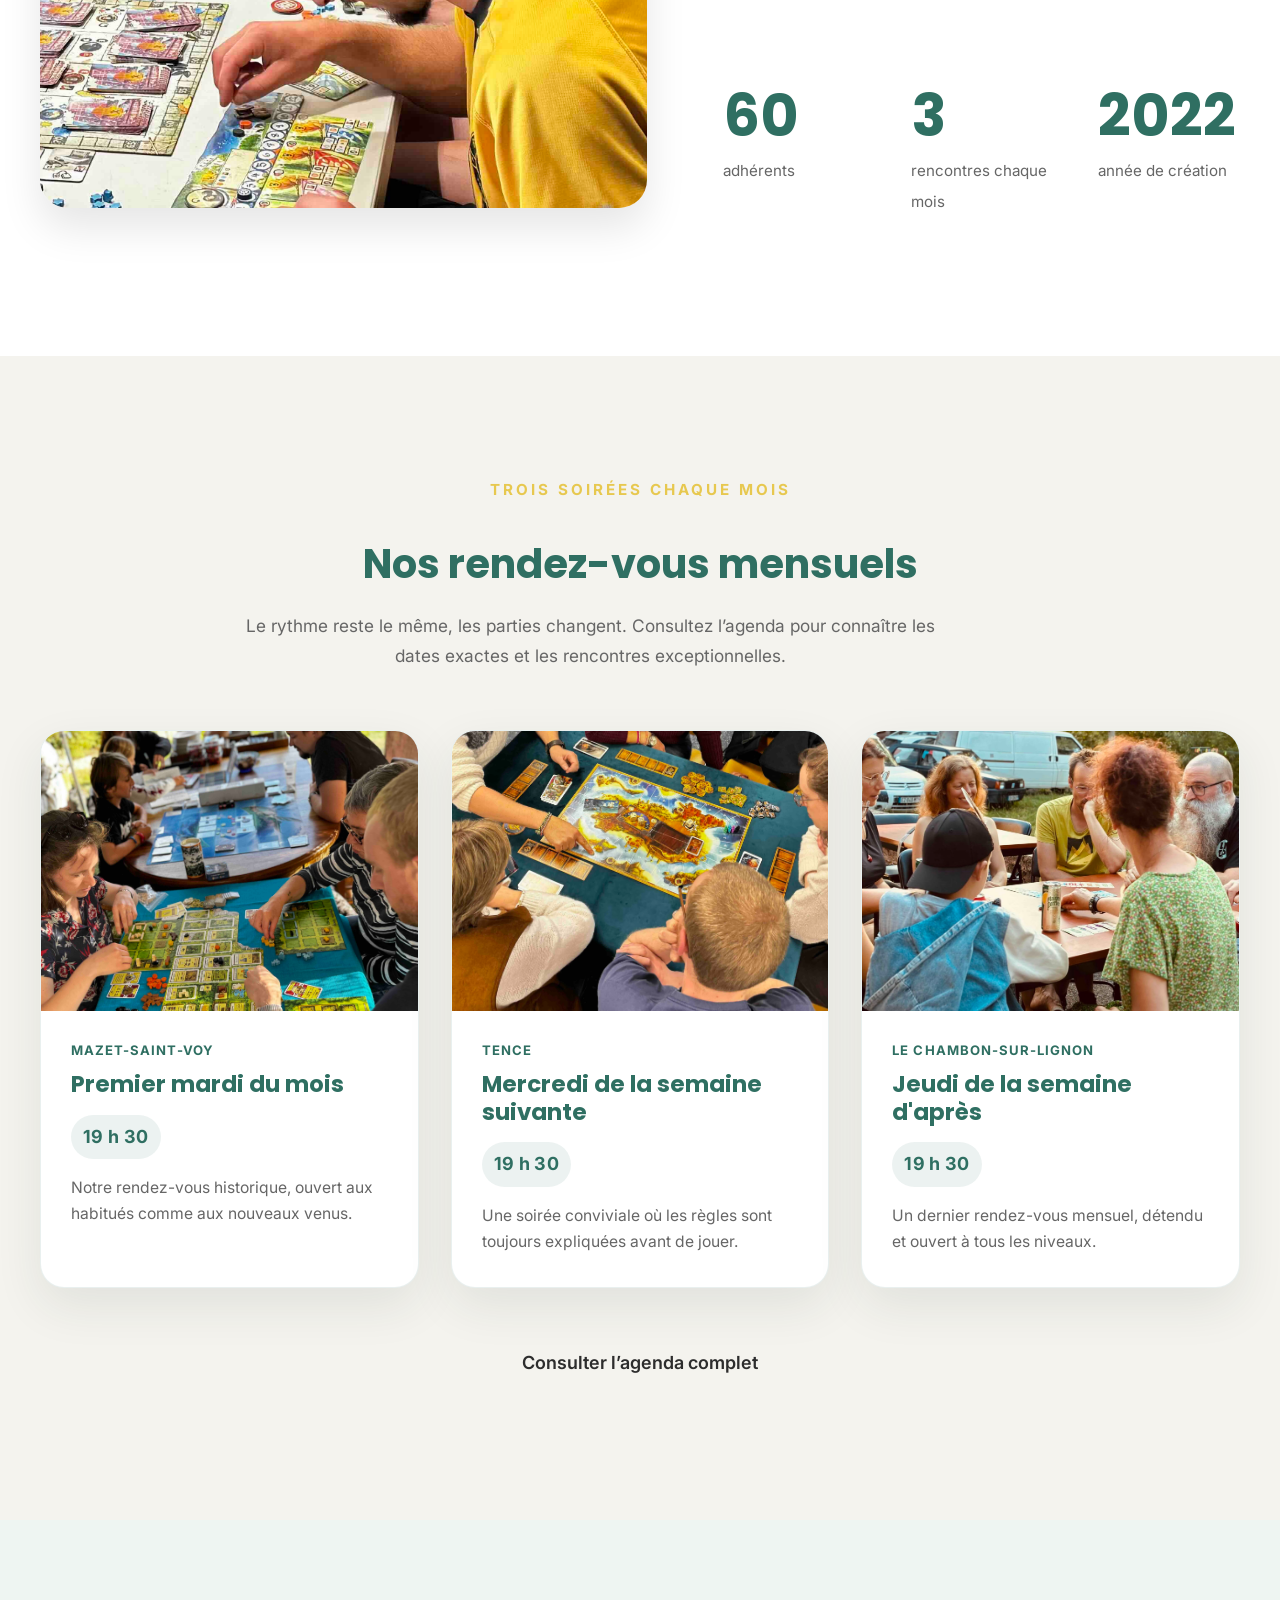
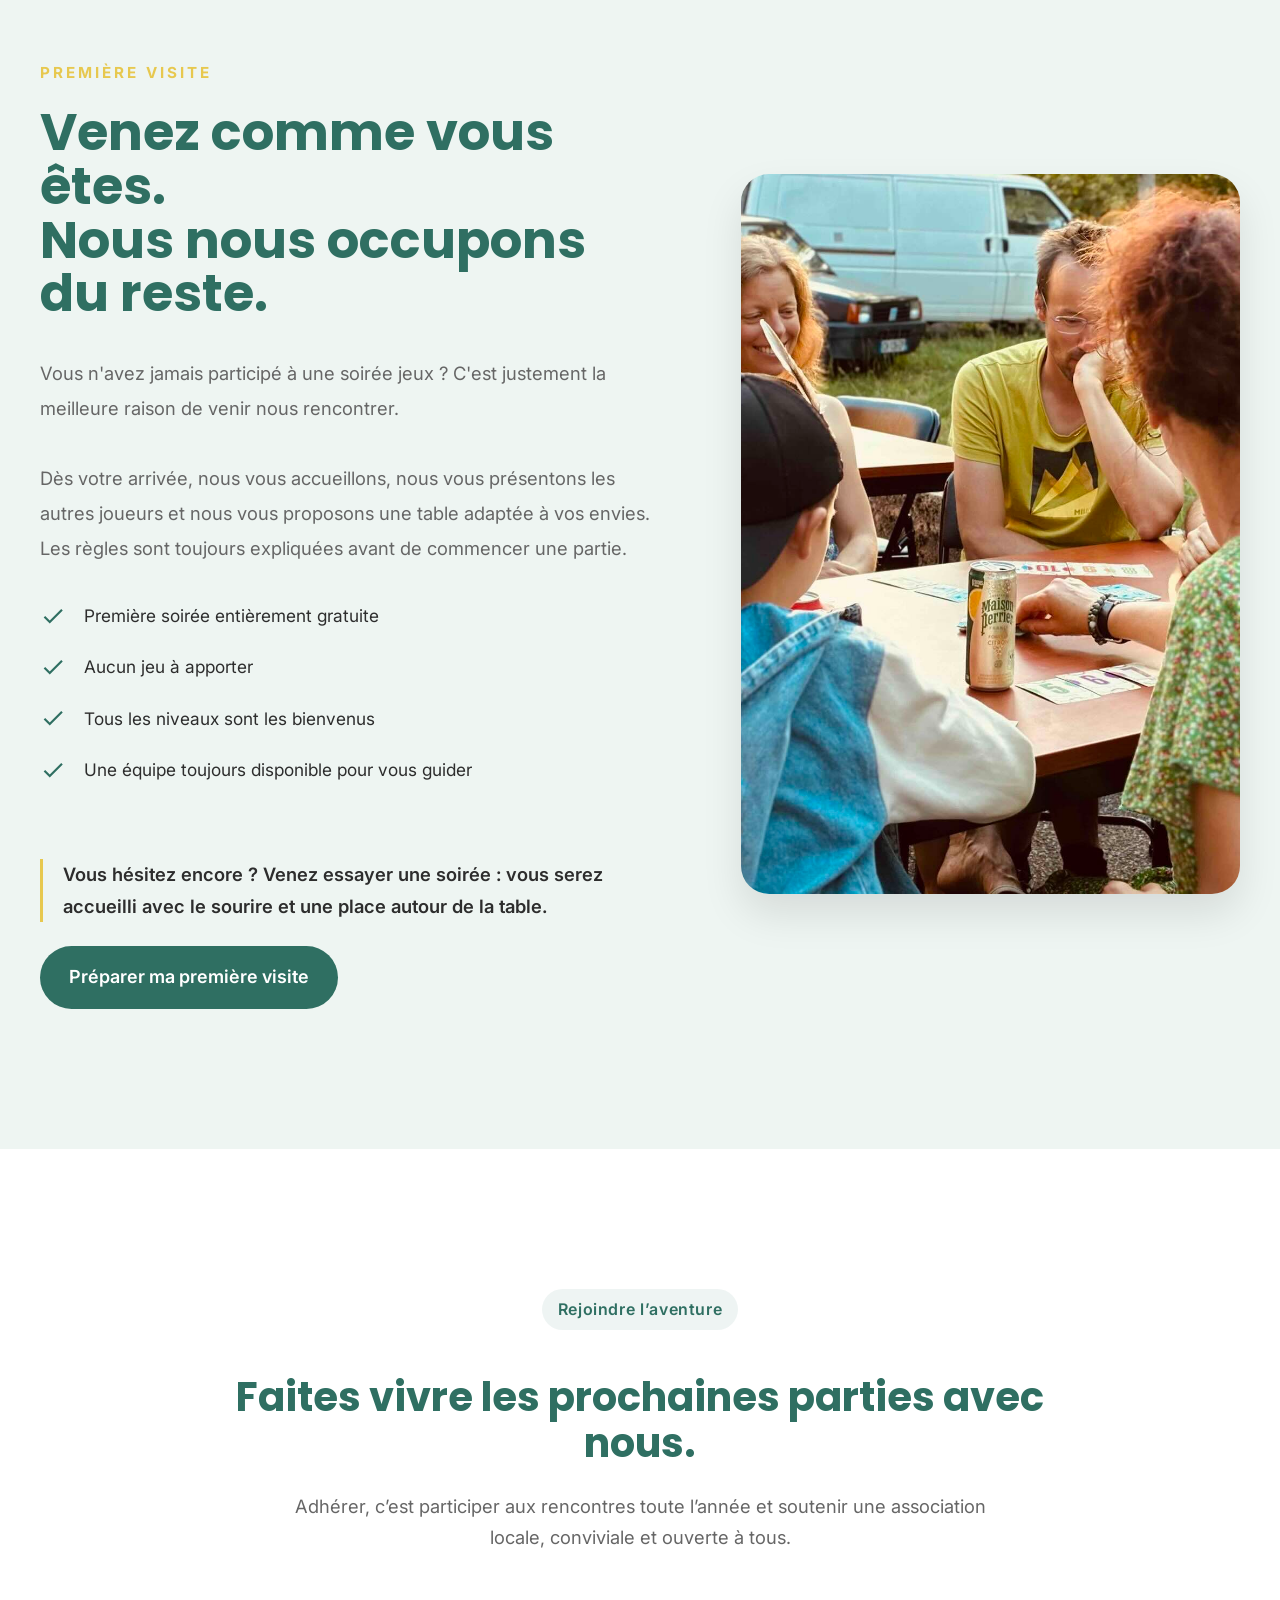
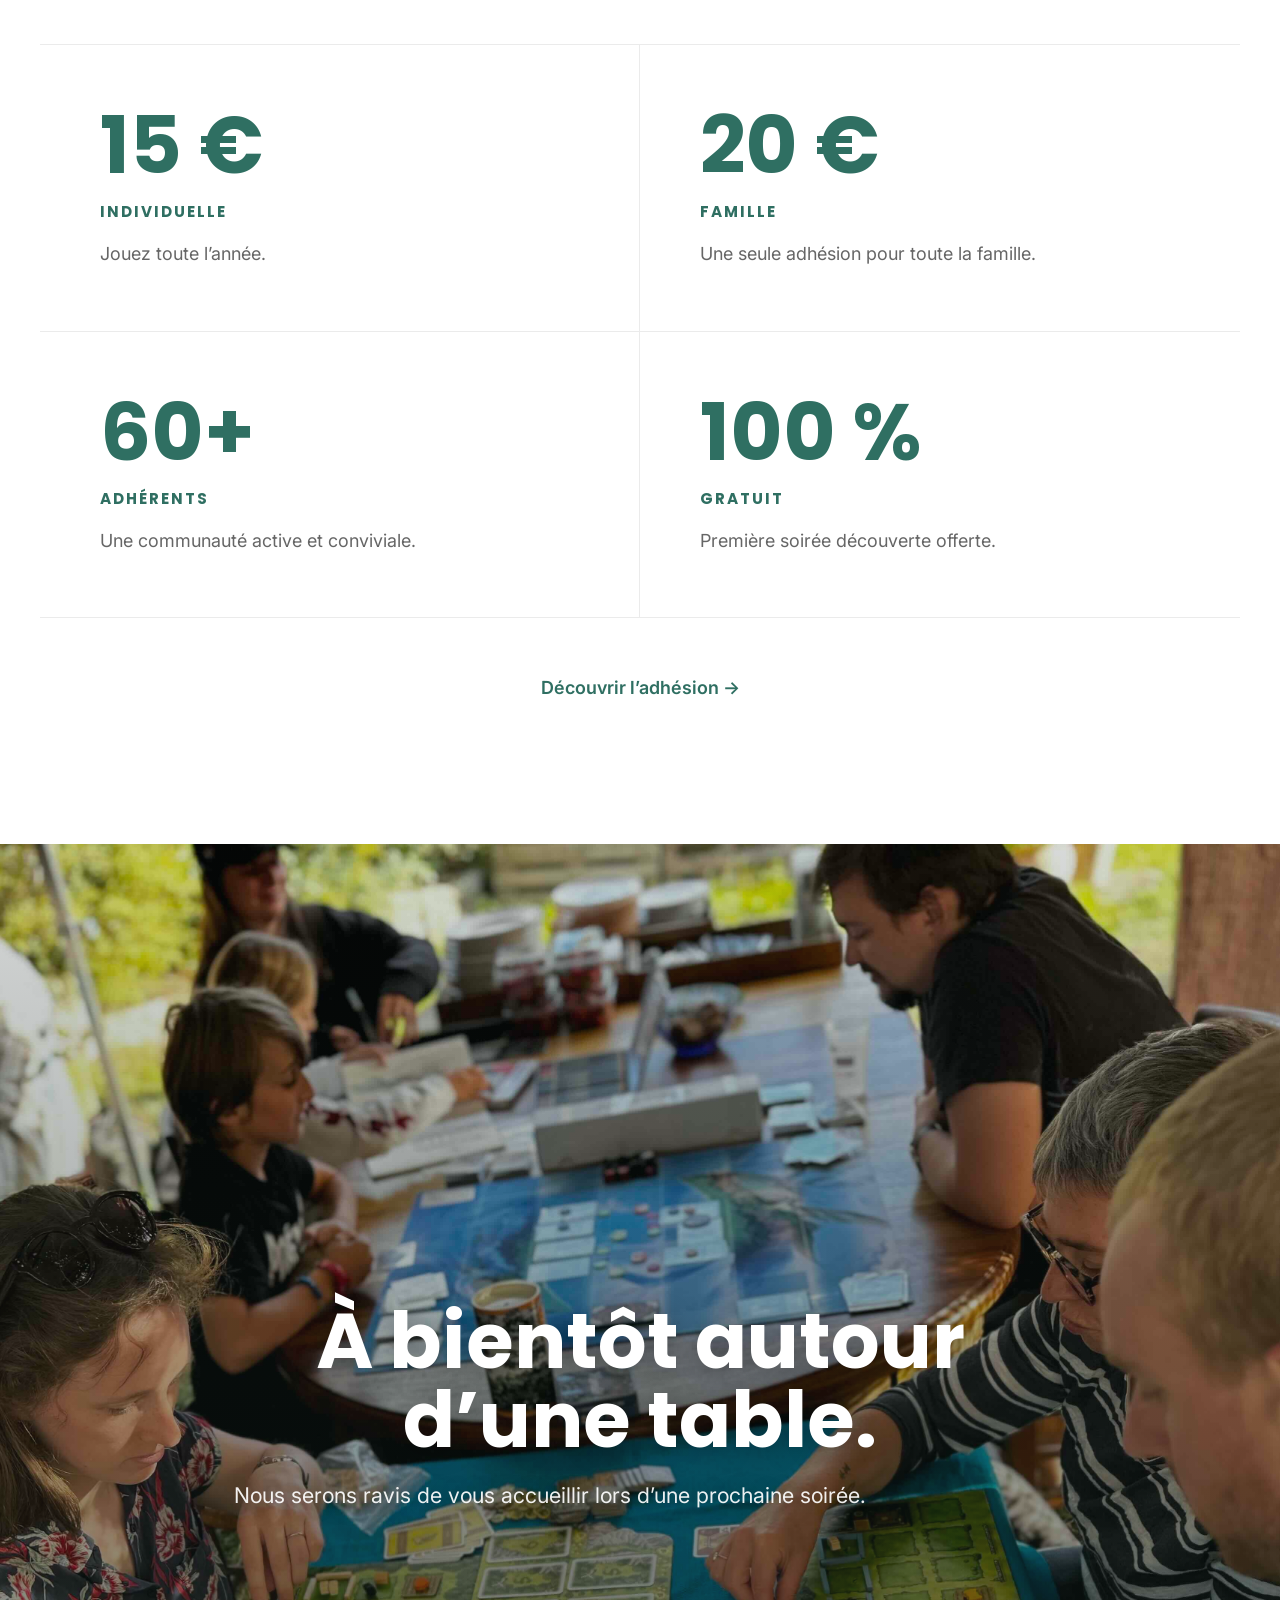
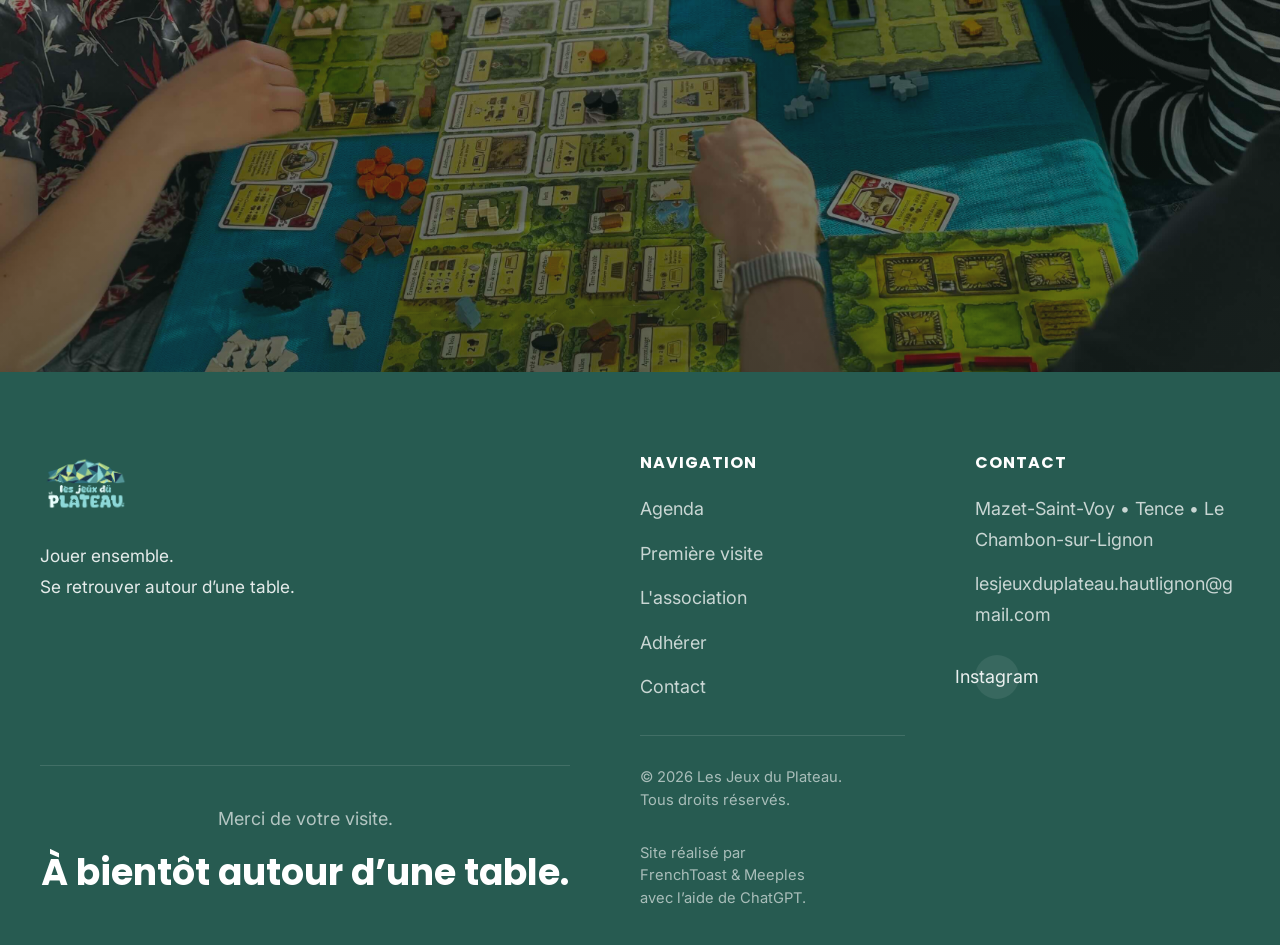
==== commit a0c9ba1f: "index MAJ" ====
--- a/index.html
+++ b/index.html
@@ -36,7 +36,7 @@
   ],
   "foundingDate": "2022"
 }</script></head>
-<body><a class="skip-link" href="#contenu-principal">Aller au contenu principal</a>
+<body class="home-v11"><a class="skip-link" href="#contenu-principal">Aller au contenu principal</a>
 <!-- ===================================================== -->
 <!-- HEADER -->
 <!-- ===================================================== -->
@@ -100,31 +100,12 @@
 <div class="hero-overlay"></div>
 <div class="container">
 <div class="hero-content">
-<p class="hero-kicker">
-                    Au Mazet-Saint-Voy — Depuis 2022
-                    </p>
-<h1>
-                        Jouer ensemble.<br/>
-                        Créer du lien.
-                    </h1>
-<p>
-
-                        Les Jeux du Plateau rassemble des passionnés,
-des curieux et des familles autour d'une même envie :
-partager des moments conviviaux grâce aux jeux de société modernes.
-
-                    </p>
+<p class="hero-kicker">Association de jeux de société • Depuis 2022</p>
+<h1>Jouer ensemble.<br/>Se retrouver autour d’une table.</h1>
+<p>Les Jeux du Plateau, c’est un lieu où l’on se retrouve pour jouer, échanger et partager de bons moments. Joueur passionné, simple curieux ou en famille : vous êtes le bienvenu.</p>
 <div class="hero-buttons">
-<a class="button button--primary" href="agenda.html">
-
-                            Découvrir l'agenda
-
-                        </a>
-<a class="button button--secondary" href="premiere-visite.html">
-
-                            Première visite gratuite
-
-                        </a>
+<a class="button button--primary" href="agenda.html">Découvrir l’agenda</a>
+<a class="button button--secondary" href="association.html">Qui sommes-nous ?</a>
 </div>
 </div>
 </div>
@@ -143,28 +124,10 @@
 <img alt="Des joueurs autour d'une table lors d'une soirée des Jeux du Plateau" decoding="async" loading="lazy" src="assets/images/accueil/rencontre-01.jpeg"/>
 </div>
 <div class="intro-content">
-<span class="intro-tag">
-                        Depuis 2022
-                    </span>
-<h2>
-                        Le jeu est un prétexte.<br/>
-                        Les rencontres sont l'essentiel.
-                    </h2>
-<p>
-
-                        Les Jeux du Plateau rassemble des joueurs de tous âges
-                        autour d'une même envie : partager des moments
-                        conviviaux grâce aux jeux de société modernes.
-
-                    </p>
-<p>
-
-                        Que vous soyez curieux, joueur occasionnel ou passionné,
-                        vous trouverez toujours une table prête à vous accueillir.
-                        Ici, chacun joue à son rythme et découvre de nouveaux
-                        univers dans une ambiance chaleureuse.
-
-                    </p>
+<span class="intro-tag">Notre association</span>
+<h2>Le jeu est un prétexte.<br/>Les rencontres sont l’essentiel.</h2>
+<p>Nous réunissons des personnes de tous âges autour des jeux de société modernes. On vient pour découvrir un jeu, retrouver des habitués ou simplement passer une bonne soirée.</p>
+<p>Ici, pas besoin de connaître les règles ni d’arriver avec un groupe : une table, une explication et une place vous attendent.</p>
 <div class="intro-stats">
 <div class="intro-stat">
 <span class="intro-number">
@@ -200,9 +163,9 @@
 <section class="next-events" id="events">
 <div class="container">
 <div class="next-events-header">
-<p class="intro-tag">Notre rythme habituel</p>
+<p class="intro-tag">Trois soirées chaque mois</p>
 <h2>Nos rendez-vous mensuels</h2>
-<p>Trois soirées chaque mois, dans trois lieux du Plateau. Le calendrier en ligne reste la référence pour les dates exactes, les changements éventuels et les rencontres exceptionnelles.</p>
+<p>Le rythme reste le même, les parties changent. Consultez l’agenda pour connaître les dates exactes et les rencontres exceptionnelles.</p>
 </div>
 <div class="events-grid venues-grid">
 <article class="event-card venue-card">
@@ -213,7 +176,7 @@
 <p class="event-location">Mazet-Saint-Voy</p>
 <h3 class="event-title">Premier mardi du mois</h3>
 <p class="event-time">19 h 30</p>
-<p class="venue-description">Une soirée conviviale pour découvrir des jeux, retrouver les habitués et partager une table à votre rythme.</p>
+<p class="venue-description">Notre rendez-vous historique, ouvert aux habitués comme aux nouveaux venus.</p>
 </div>
 </article>
 <article class="event-card venue-card">
@@ -224,7 +187,7 @@
 <p class="event-location">Tence</p>
 <h3 class="event-title">Mercredi de la semaine suivante</h3>
 <p class="event-time">19 h 30</p>
-<p class="venue-description">Des jeux accessibles comme des parties plus exigeantes, avec toujours quelqu'un pour expliquer les règles.</p>
+<p class="venue-description">Une soirée conviviale où les règles sont toujours expliquées avant de jouer.</p>
 </div>
 </article>
 <article class="event-card venue-card">
@@ -235,13 +198,13 @@
 <p class="event-location">Le Chambon-sur-Lignon</p>
 <h3 class="event-title">Jeudi de la semaine d'après</h3>
 <p class="event-time">19 h 30</p>
-<p class="venue-description">Un rendez-vous ouvert aux curieux, aux familles et aux joueurs confirmés, dans une ambiance détendue.</p>
-</div>
-</article>
-</div>
-<p class="events-note">Le calendrier reste la référence pour les horaires, changements de lieu et événements spéciaux.</p>
+<p class="venue-description">Un dernier rendez-vous mensuel, détendu et ouvert à tous les niveaux.</p>
+</div>
+</article>
+</div>
+
 <div class="events-footer">
-<a class="button button--outline" href="agenda.html">Consulter toutes les dates</a>
+<a class="button button--outline" href="agenda.html">Consulter l’agenda complet</a>
 </div>
 </div>
 </section>
@@ -307,11 +270,7 @@
                             </span>
 </div>
 </div>
-<a class="button button--primary" href="premiere-visite.html">
-
-                        En savoir plus
-
-                    </a>
+<p class="first-visit-promise">Vous hésitez encore ? Venez essayer une soirée : vous serez accueilli avec le sourire et une place autour de la table.</p><a class="button button--primary" href="premiere-visite.html">Préparer ma première visite</a>
 </div>
 <div class="first-visit-image">
 <img alt="Accueil de nouveaux joueurs lors d'une soirée des Jeux du Plateau" decoding="async" loading="lazy" src="assets/images/accueil/ambiance.jpeg"/>
@@ -324,15 +283,9 @@
 <section class="membership" id="membership">
 <div class="container">
 <div class="membership-header">
-<span class="section-tag">
-                Pourquoi adhérer ?
-            </span>
-<h2>
-                Rejoignez une communauté de joueurs passionnés.
-            </h2>
-<p>
-            Une adhésion simple. Des rencontres toute l'année. Une ambiance conviviale.
-            </p>
+<span class="section-tag">Rejoindre l’aventure</span>
+<h2>Faites vivre les prochaines parties avec nous.</h2>
+<p>Adhérer, c’est participer aux rencontres toute l’année et soutenir une association locale, conviviale et ouverte à tous.</p>
 </div>
 <div class="membership-stats">
 <article class="stat">
@@ -381,9 +334,7 @@
 </article>
 </div>
 <div class="membership-footer">
-<a class="membership-link" href="adherer.html">
-        Découvrir l’adhésion →
-    </a>
+<a class="membership-link" href="adherer.html">Découvrir l’adhésion →</a>
 </div>
 </div>
 </section>
@@ -486,16 +437,12 @@
 <!-- ===================================================== -->
 <!-- PHOTO DE CONCLUSION -->
 <!-- ===================================================== -->
-<section class="closing-photo">
+<section aria-label="Conclusion de la page d’accueil" class="closing-photo">
 <img alt="Des joueurs réunis autour d'une table" decoding="async" loading="lazy" src="assets/images/accueil/rencontre-02.jpeg"/>
 <div class="closing-overlay">
 <div class="closing-content">
-<h2>
-                On vous garde une place.
-            </h2>
-<p>
-                À très bientôt autour d'une table.
-            </p>
+<h2>À bientôt autour d’une table.</h2>
+<p>Nous serons ravis de vous accueillir lors d’une prochaine soirée.</p>
 </div>
 </div>
 </section>
@@ -507,13 +454,7 @@
 <div class="container">
 <div>
 <img alt="Les Jeux du Plateau" class="footer-logo" src="assets/logos/logo.png"/>
-<p class="footer-description">
-
-                    Depuis 2022, Les Jeux du Plateau réunit les passionnés,
-                    les curieux et les familles autour des jeux de société
-                    modernes sur le Plateau du Haut-Lignon.
-
-                </p>
+<p class="footer-description"><span>Jouer ensemble.</span><span>Se retrouver autour d’une table.</span></p>
 </div>
 <div>
 <h3 class="footer-title">
@@ -535,18 +476,7 @@
                     Contact
 
                 </h3>
-<div class="footer-contact">
-<p>
-
-                        Plateau du Haut-Lignon
-
-                    </p>
-<p>
-
-                        lesjeuxduplateau.hautlignon@gmail.com
-
-                    </p>
-</div>
+<div class="footer-contact"><p>Mazet-Saint-Voy • Tence • Le Chambon-sur-Lignon</p><p><a href="mailto:lesjeuxduplateau.hautlignon@gmail.com">lesjeuxduplateau.hautlignon@gmail.com</a></p></div>
 <div class="footer-social">
 <a href="https://www.instagram.com/" rel="noopener" target="_blank">
 
@@ -557,18 +487,9 @@
 </div>
 </div>
 <div class="container">
-<div class="footer-bottom">
-<p>
-
-                    © 2026 Les Jeux du Plateau.
-                    Tous droits réservés.
-
-                </p>
-<p class="footer-credit">
-
-                    Site réalisé par FrenchToast & Meeples avec l'aide de ChatGPT.
-
-                </p>
+<div class="footer-signoff"><p>Merci de votre visite.</p><p class="footer-signoff-title">À bientôt autour d’une table.</p></div><div class="footer-bottom">
+<p class="footer-copyright"><span>© 2026 Les Jeux du Plateau.</span><span>Tous droits réservés.</span></p>
+<p class="footer-credit"><span>Site réalisé par</span><span class="footer-credit-name">FrenchToast &amp; Meeples</span><span>avec l’aide de ChatGPT.</span></p>
 </div>
 </div>
 </footer>
--- a/assets/css/style.css
+++ b/assets/css/style.css
@@ -28,3 +28,6 @@
 /* Animations et responsive chargés en dernier */
 @import url("09-animations.css");
 @import url("10-responsive.css");
+
+/* Accueil — Sprint 3.2 / V1.1 */
+@import url("home-v11.css");
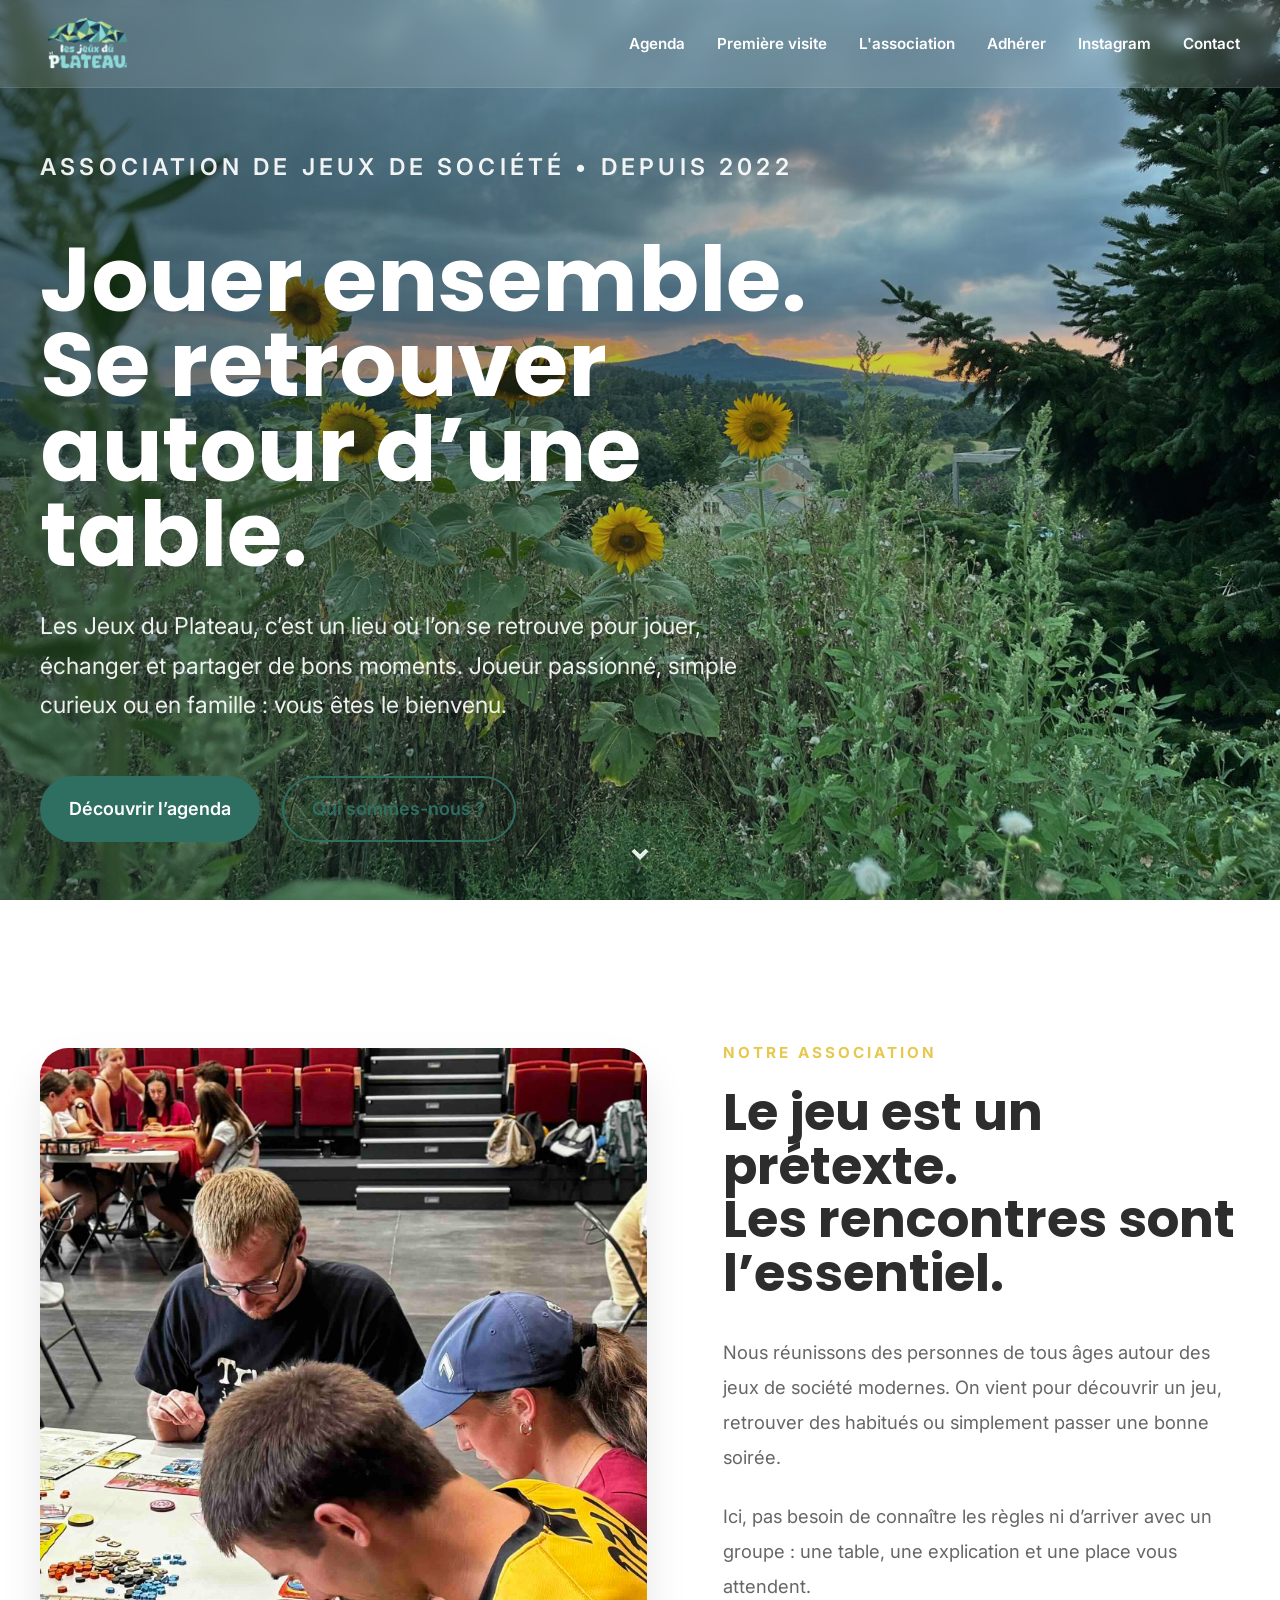
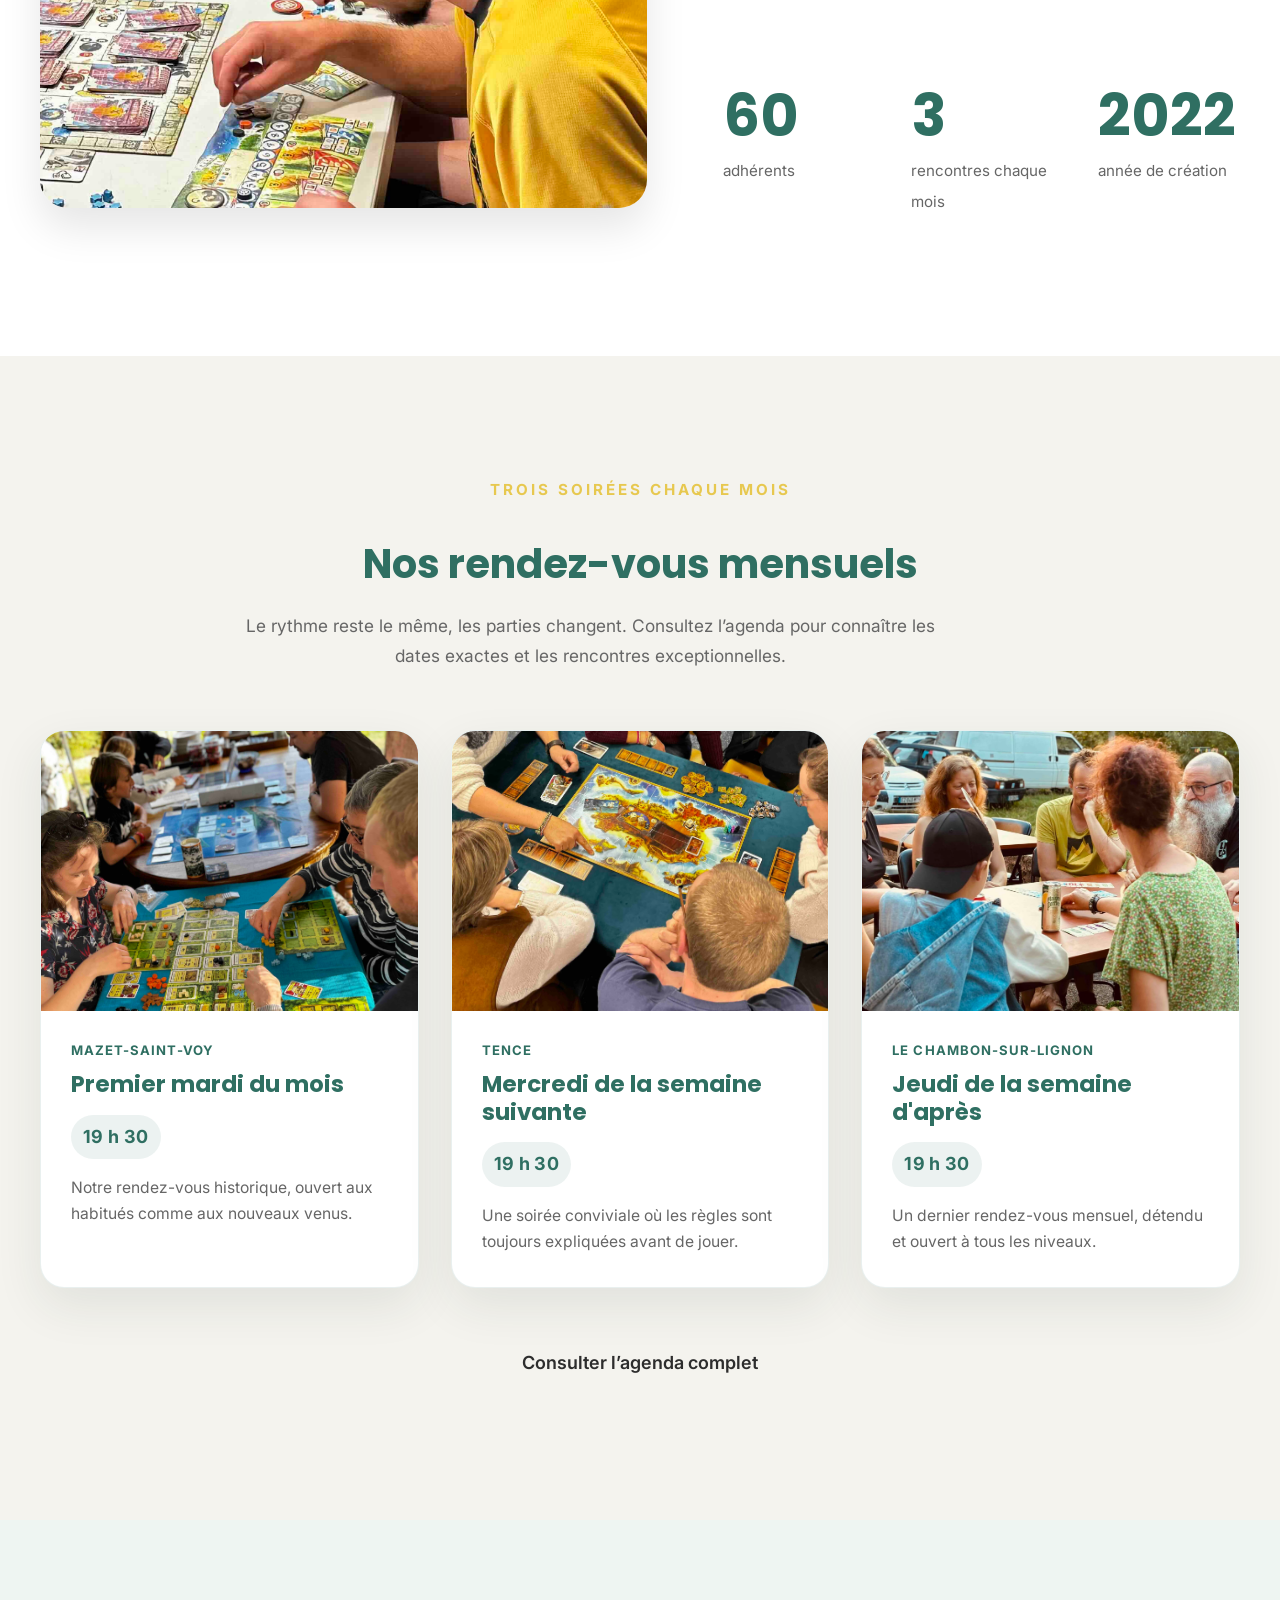
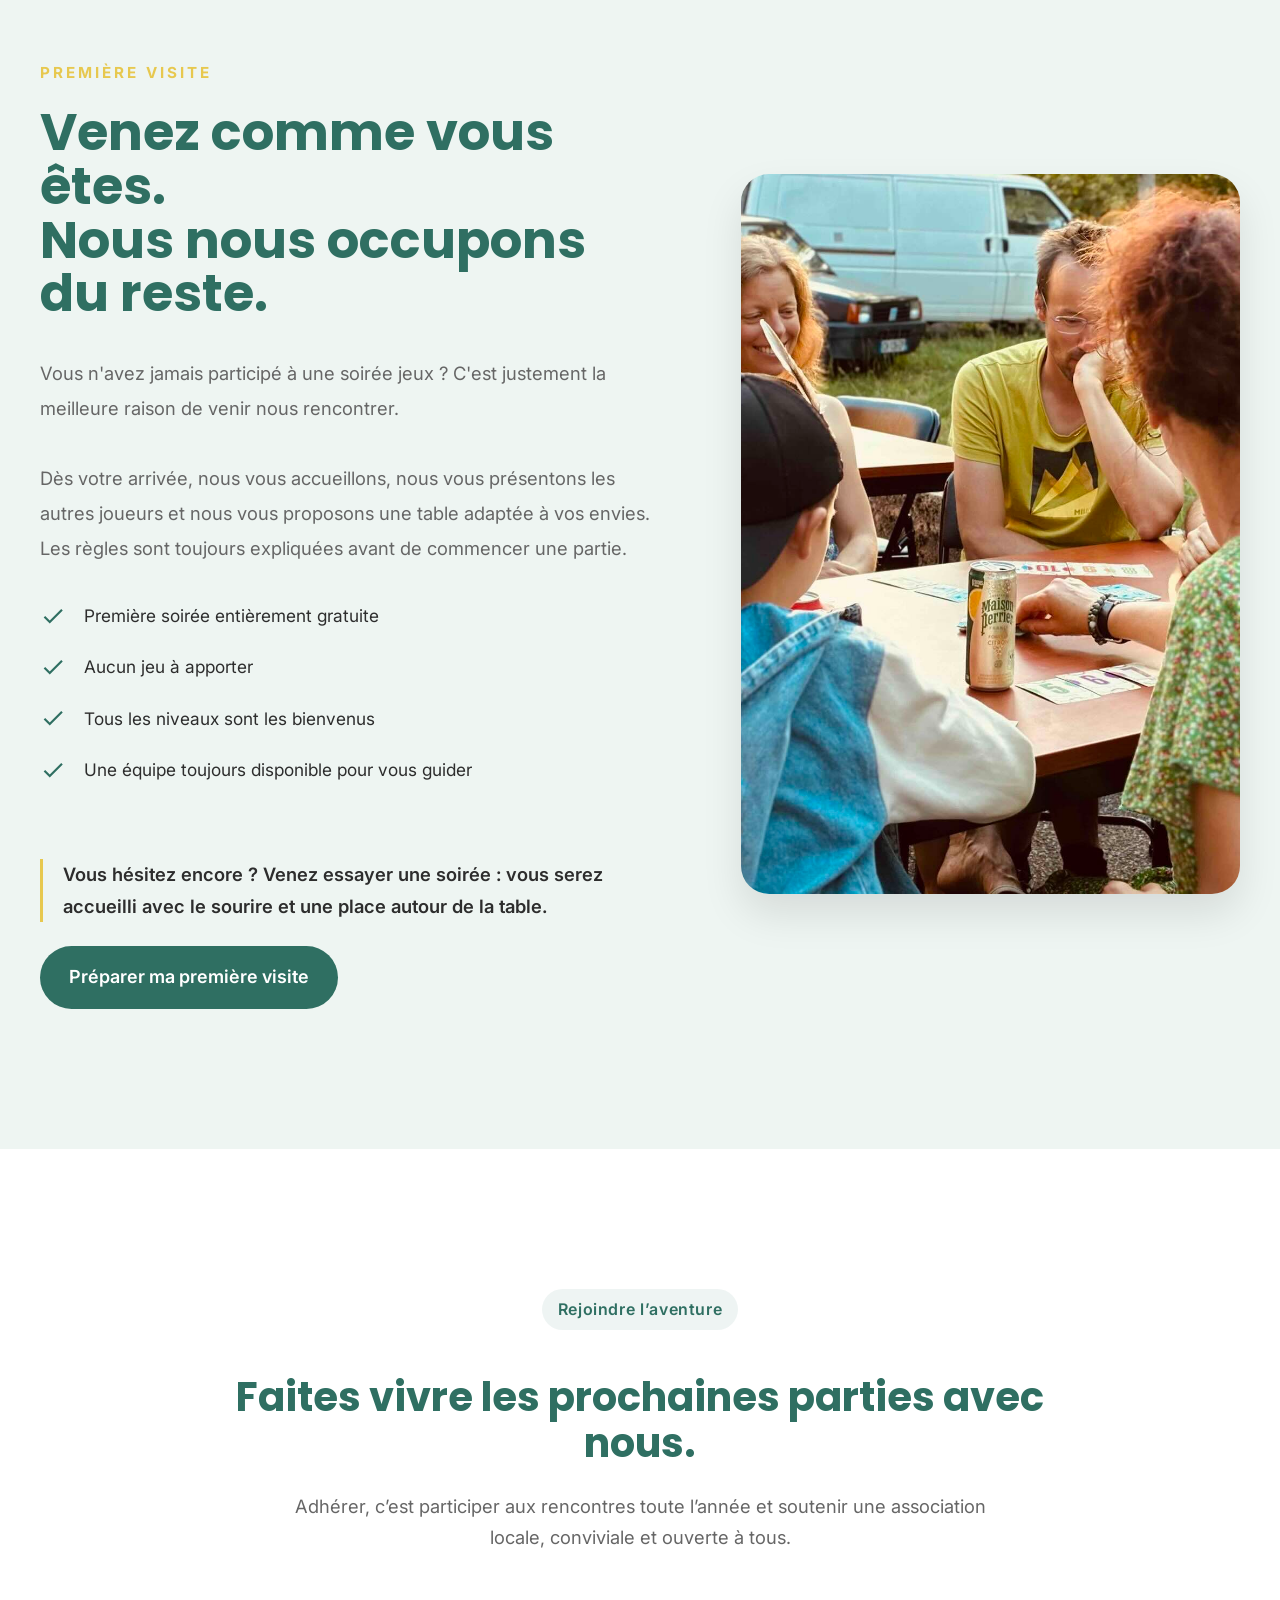
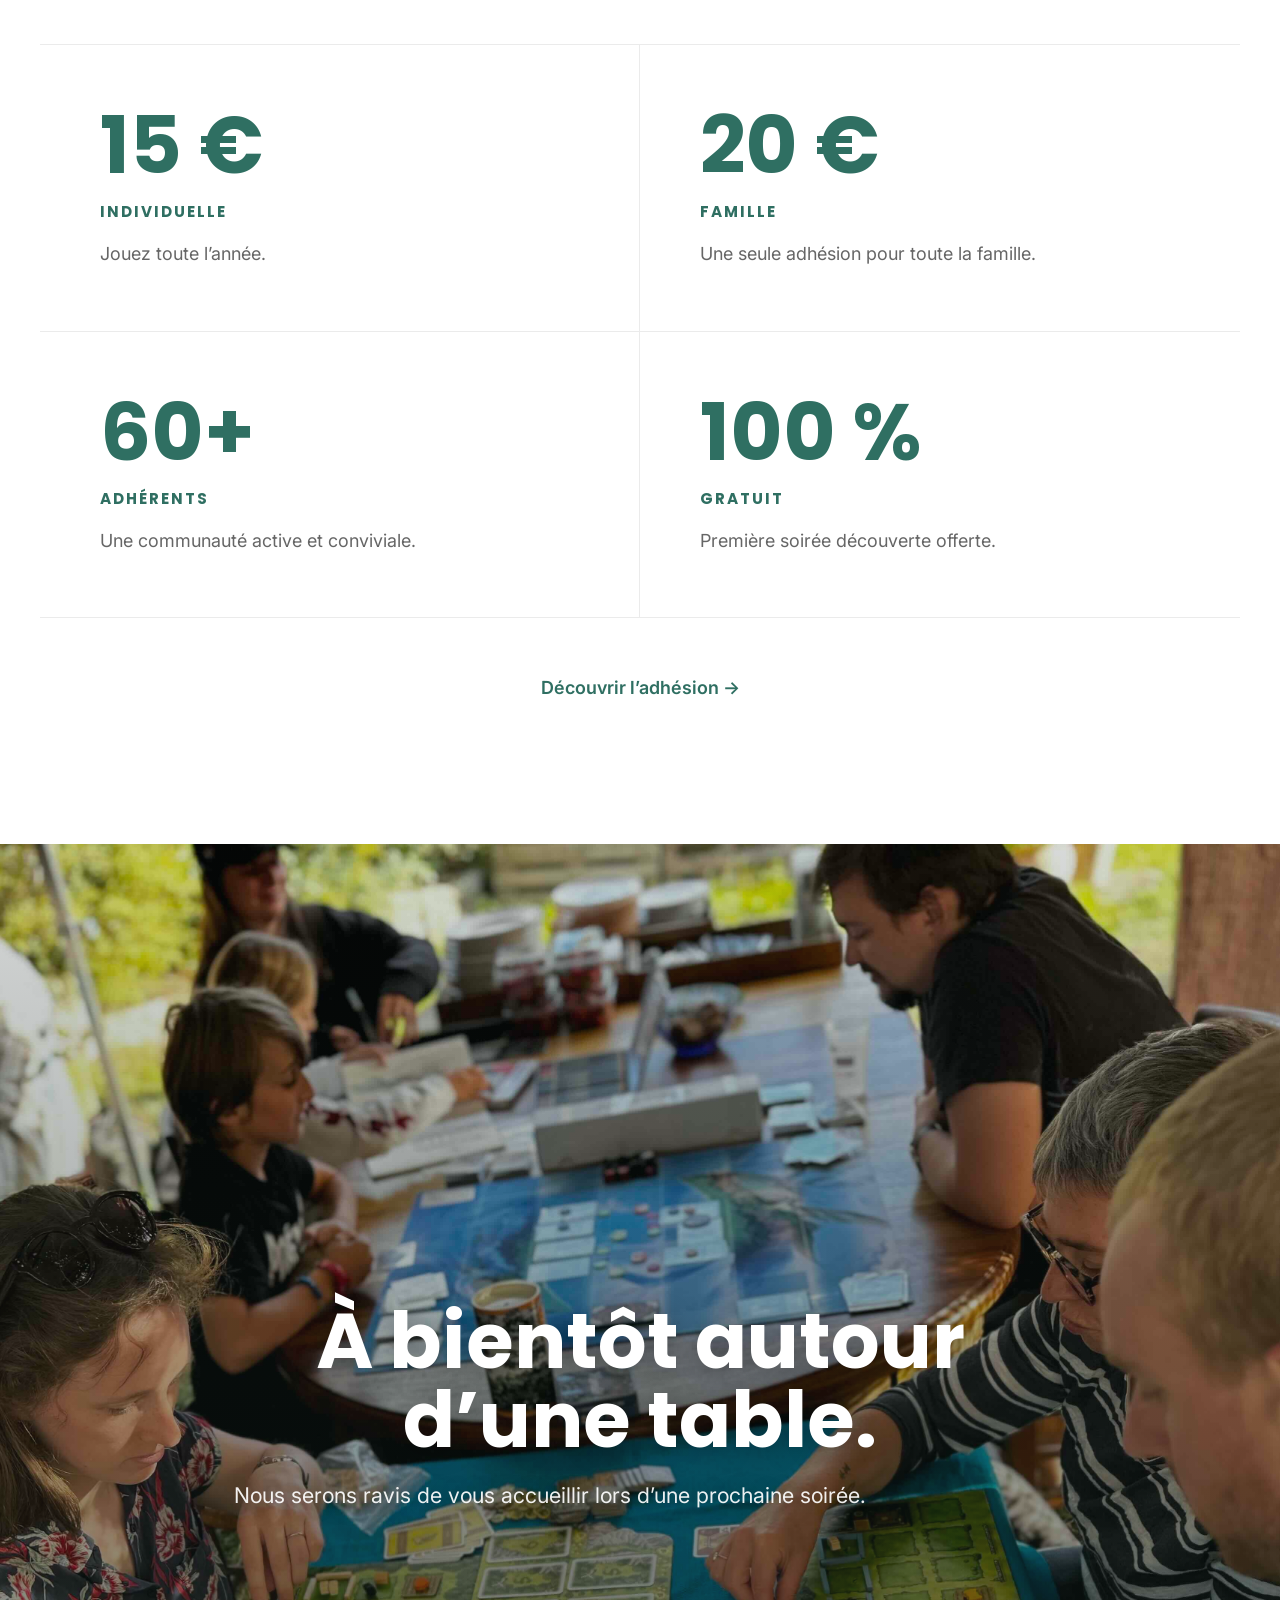
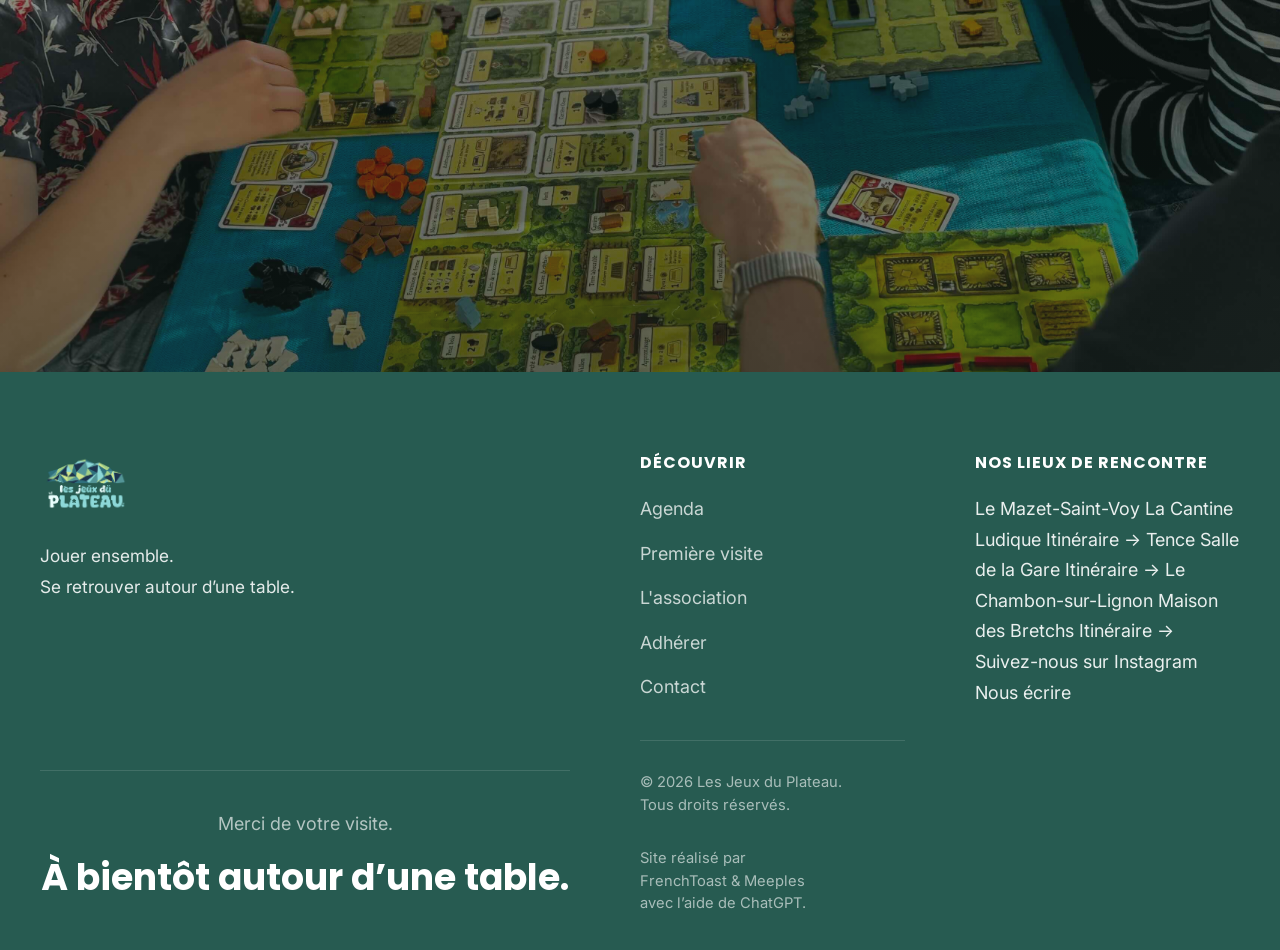
==== commit e3d3e371: "index MAJ FINALE" ====
--- a/index.html
+++ b/index.html
@@ -68,7 +68,7 @@
                         </a>
 </li>
 <li>
-<a href="https://www.instagram.com/" rel="noopener" target="_blank">
+<a href="https://www.instagram.com/les_jeux_du_plateau/" rel="noopener" target="_blank">
                             Instagram
                         </a>
 </li>
@@ -457,11 +457,7 @@
 <p class="footer-description"><span>Jouer ensemble.</span><span>Se retrouver autour d’une table.</span></p>
 </div>
 <div>
-<h3 class="footer-title">
-
-                    Navigation
-
-                </h3>
+<h3 class="footer-title">Découvrir</h3>
 <div class="footer-links">
 <a href="agenda.html">Agenda</a>
 <a href="premiere-visite.html">Première visite</a>
@@ -471,18 +467,27 @@
 </div>
 </div>
 <div>
-<h3 class="footer-title">
-
-                    Contact
-
-                </h3>
-<div class="footer-contact"><p>Mazet-Saint-Voy • Tence • Le Chambon-sur-Lignon</p><p><a href="mailto:lesjeuxduplateau.hautlignon@gmail.com">lesjeuxduplateau.hautlignon@gmail.com</a></p></div>
-<div class="footer-social">
-<a href="https://www.instagram.com/" rel="noopener" target="_blank">
-
-                        Instagram
-
-                    </a>
+<h3 class="footer-title">Nos lieux de rencontre</h3>
+<nav aria-label="Lieux de rencontre" class="footer-places">
+<a class="footer-place-card" href="https://maps.app.goo.gl/YKNPKn2xqPfiSt6W6" rel="noopener noreferrer" target="_blank">
+<span class="footer-place-town">Le Mazet-Saint-Voy</span>
+<span class="footer-place-name">La Cantine Ludique</span>
+<span class="footer-place-route">Itinéraire →</span>
+</a>
+<a class="footer-place-card" href="https://maps.app.goo.gl/s3kVE6ohUTHFUYtC7" rel="noopener noreferrer" target="_blank">
+<span class="footer-place-town">Tence</span>
+<span class="footer-place-name">Salle de la Gare</span>
+<span class="footer-place-route">Itinéraire →</span>
+</a>
+<a class="footer-place-card" href="https://maps.app.goo.gl/FhpurnJ7eCHuLyDV6" rel="noopener noreferrer" target="_blank">
+<span class="footer-place-town">Le Chambon-sur-Lignon</span>
+<span class="footer-place-name">Maison des Bretchs</span>
+<span class="footer-place-route">Itinéraire →</span>
+</a>
+</nav>
+<div class="footer-actions">
+<a class="footer-instagram-link" href="https://www.instagram.com/les_jeux_du_plateau/" rel="noopener noreferrer" target="_blank">Suivez-nous sur Instagram</a>
+<a class="footer-contact-button" href="contact.html">Nous écrire</a>
 </div>
 </div>
 </div>
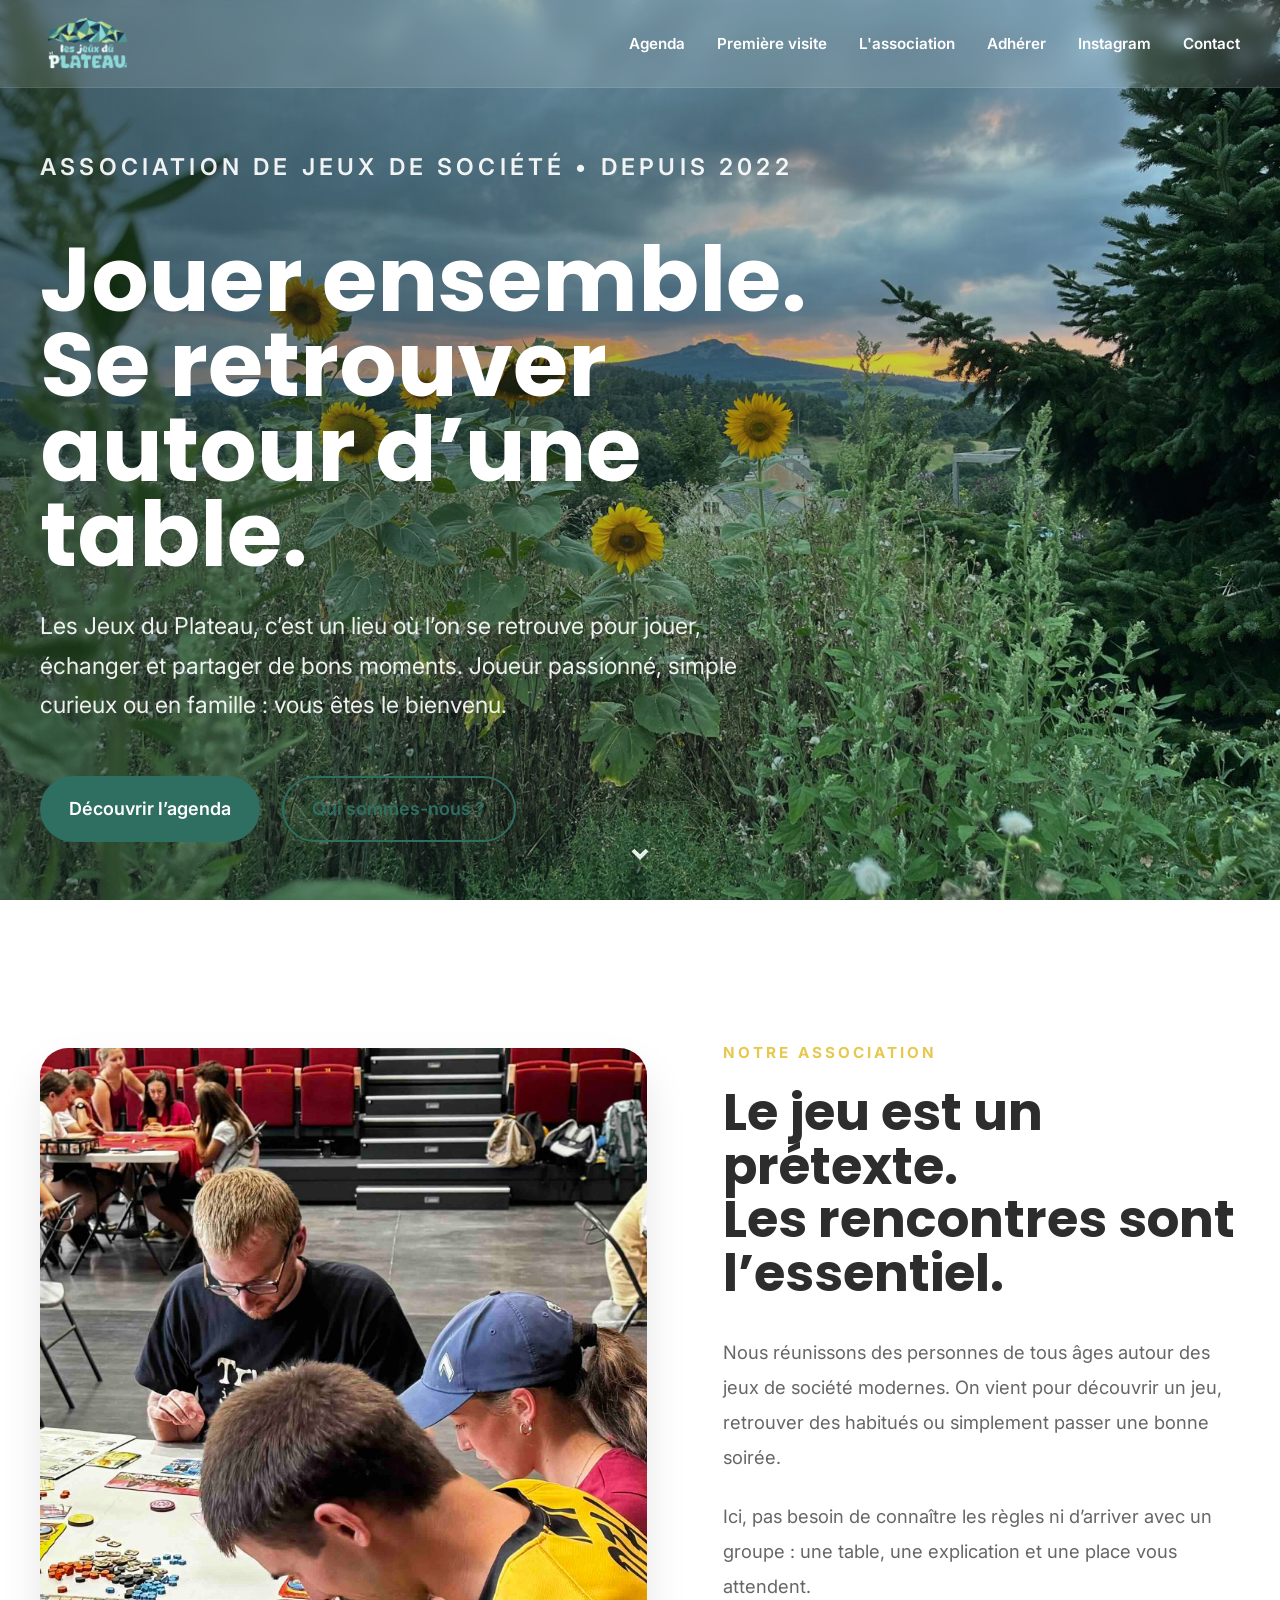
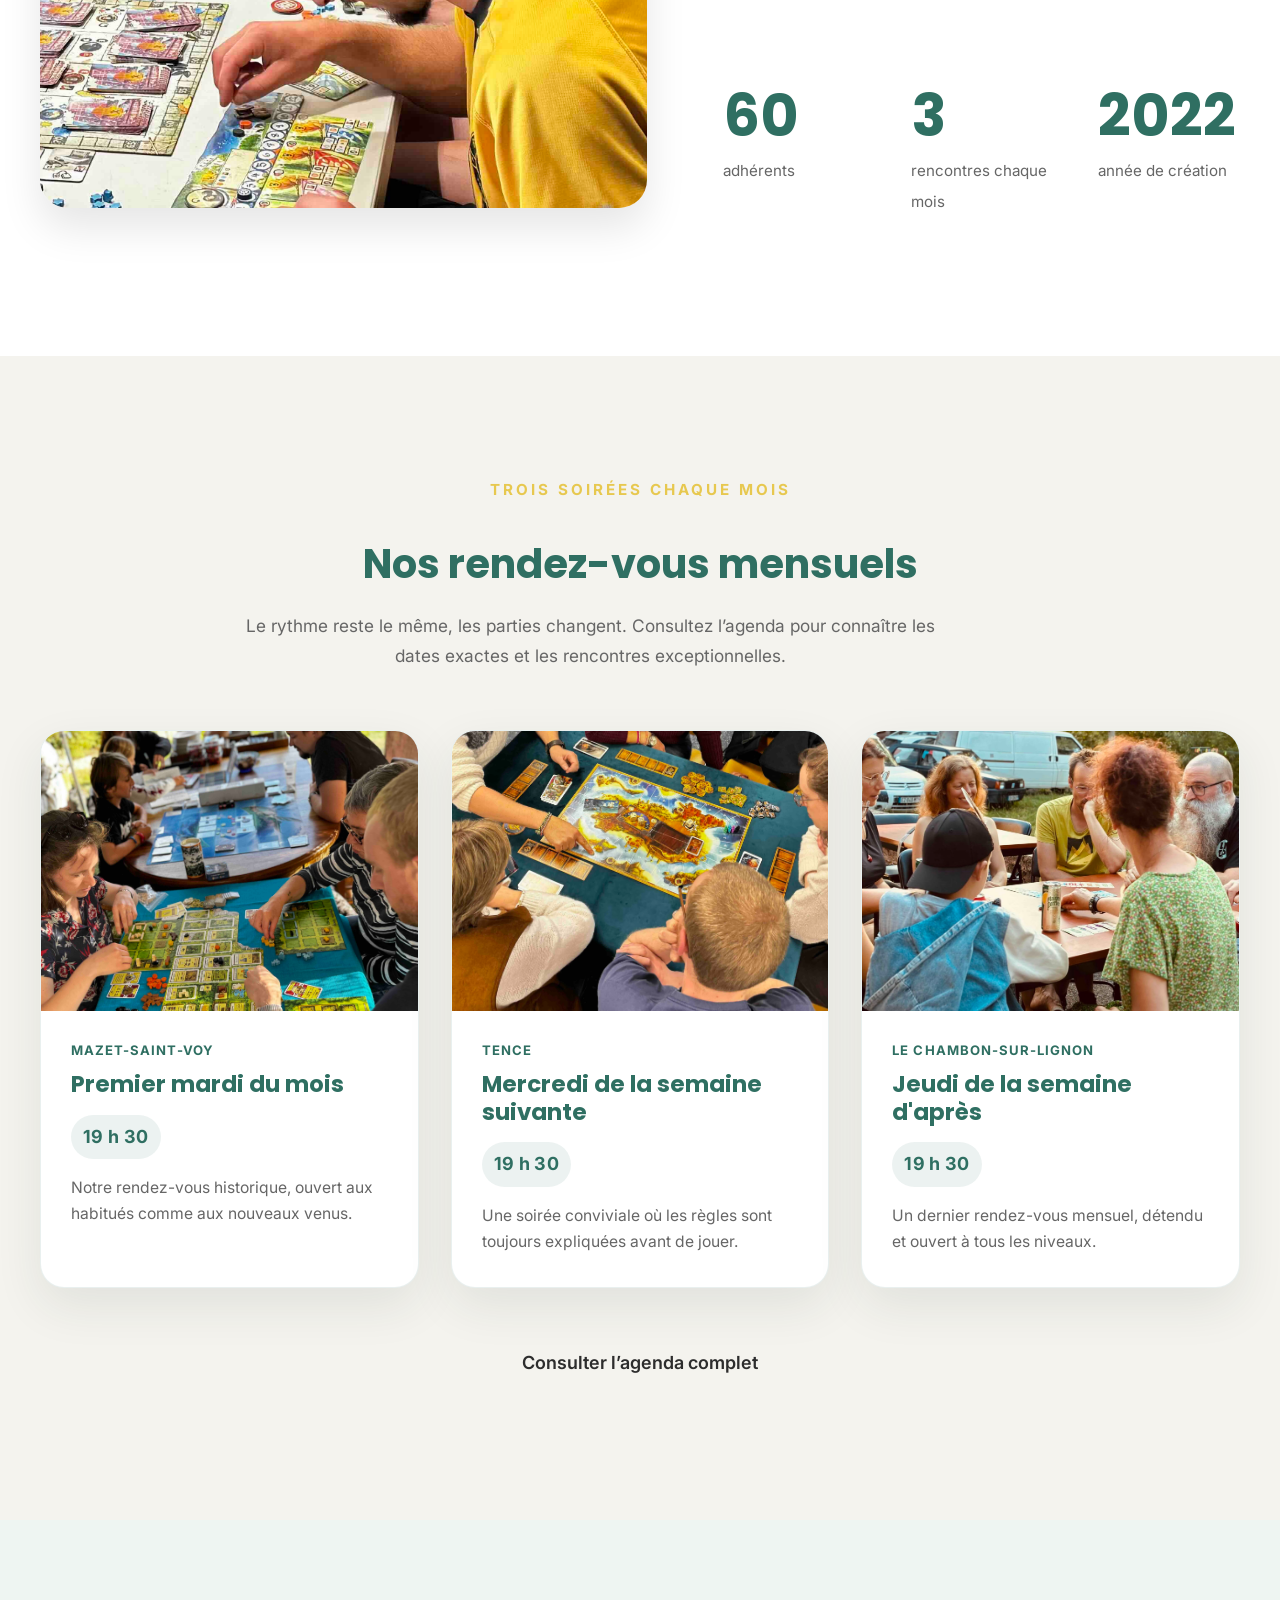
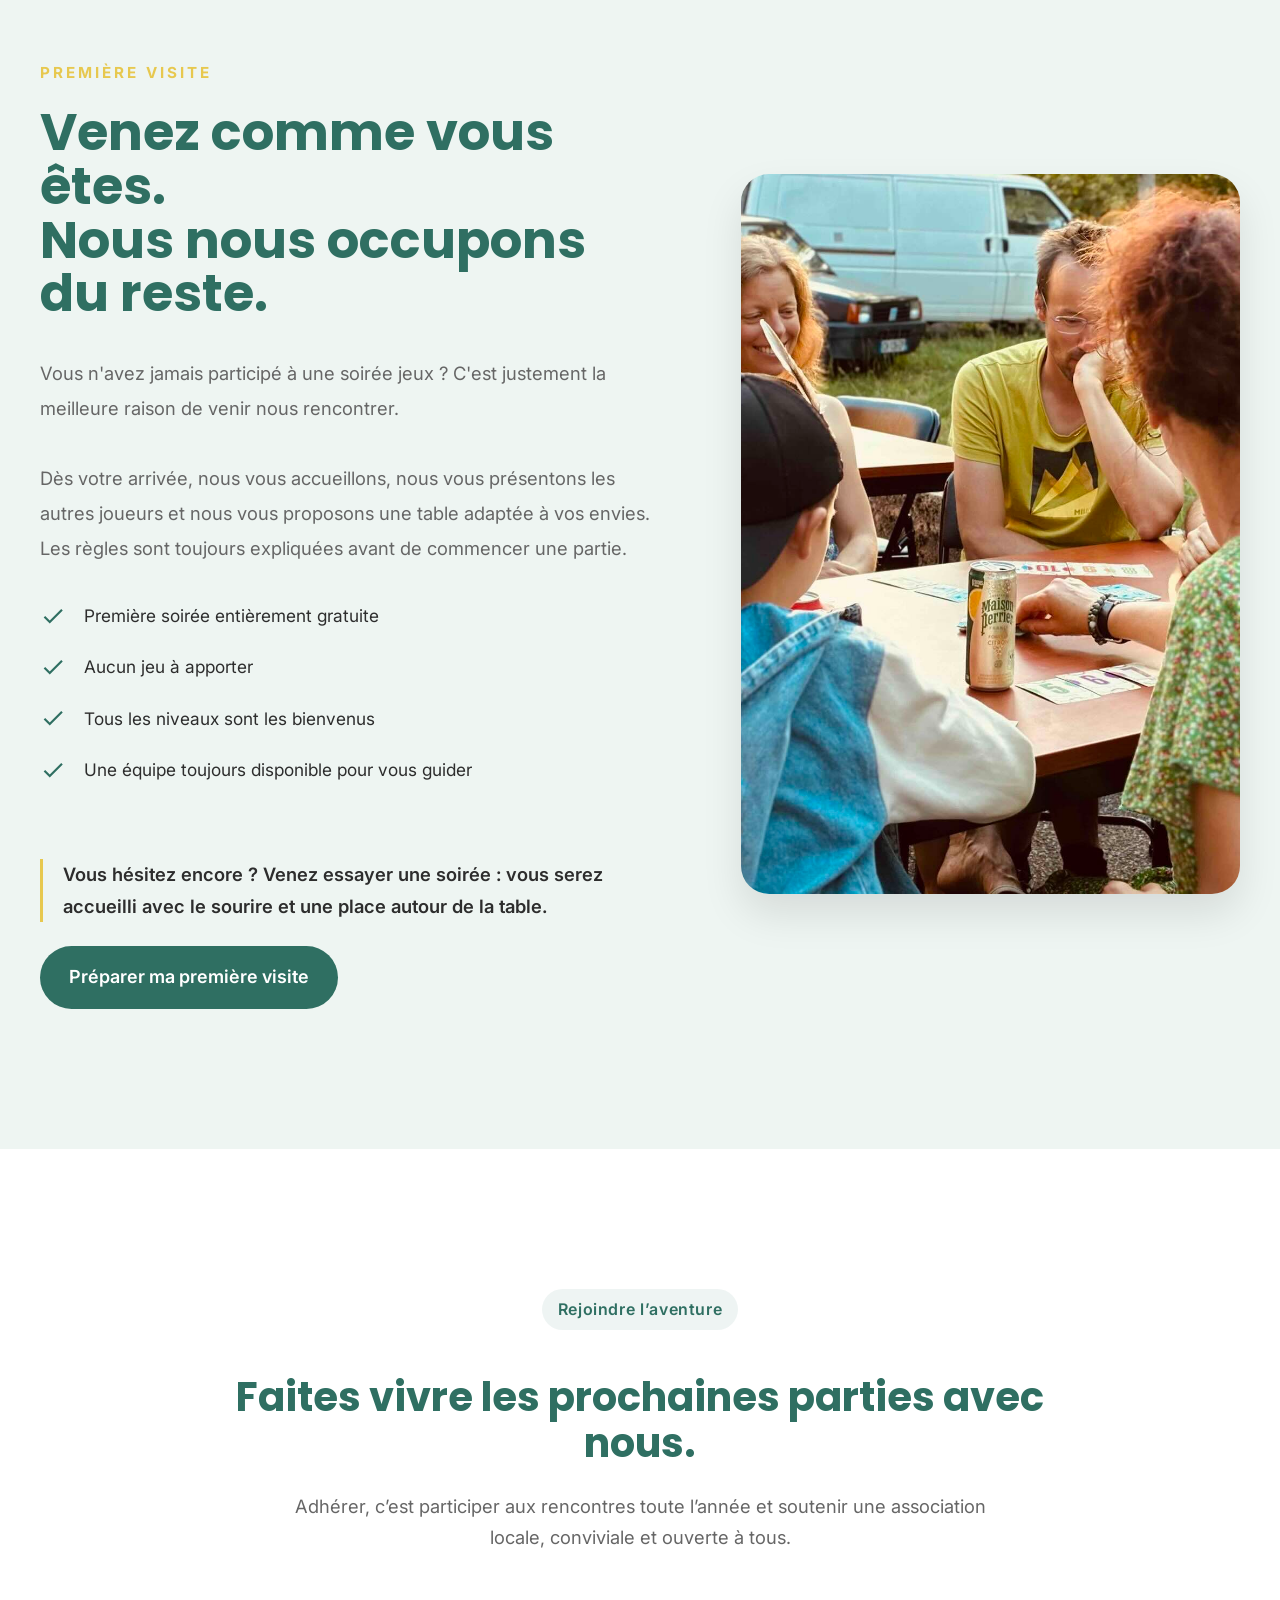
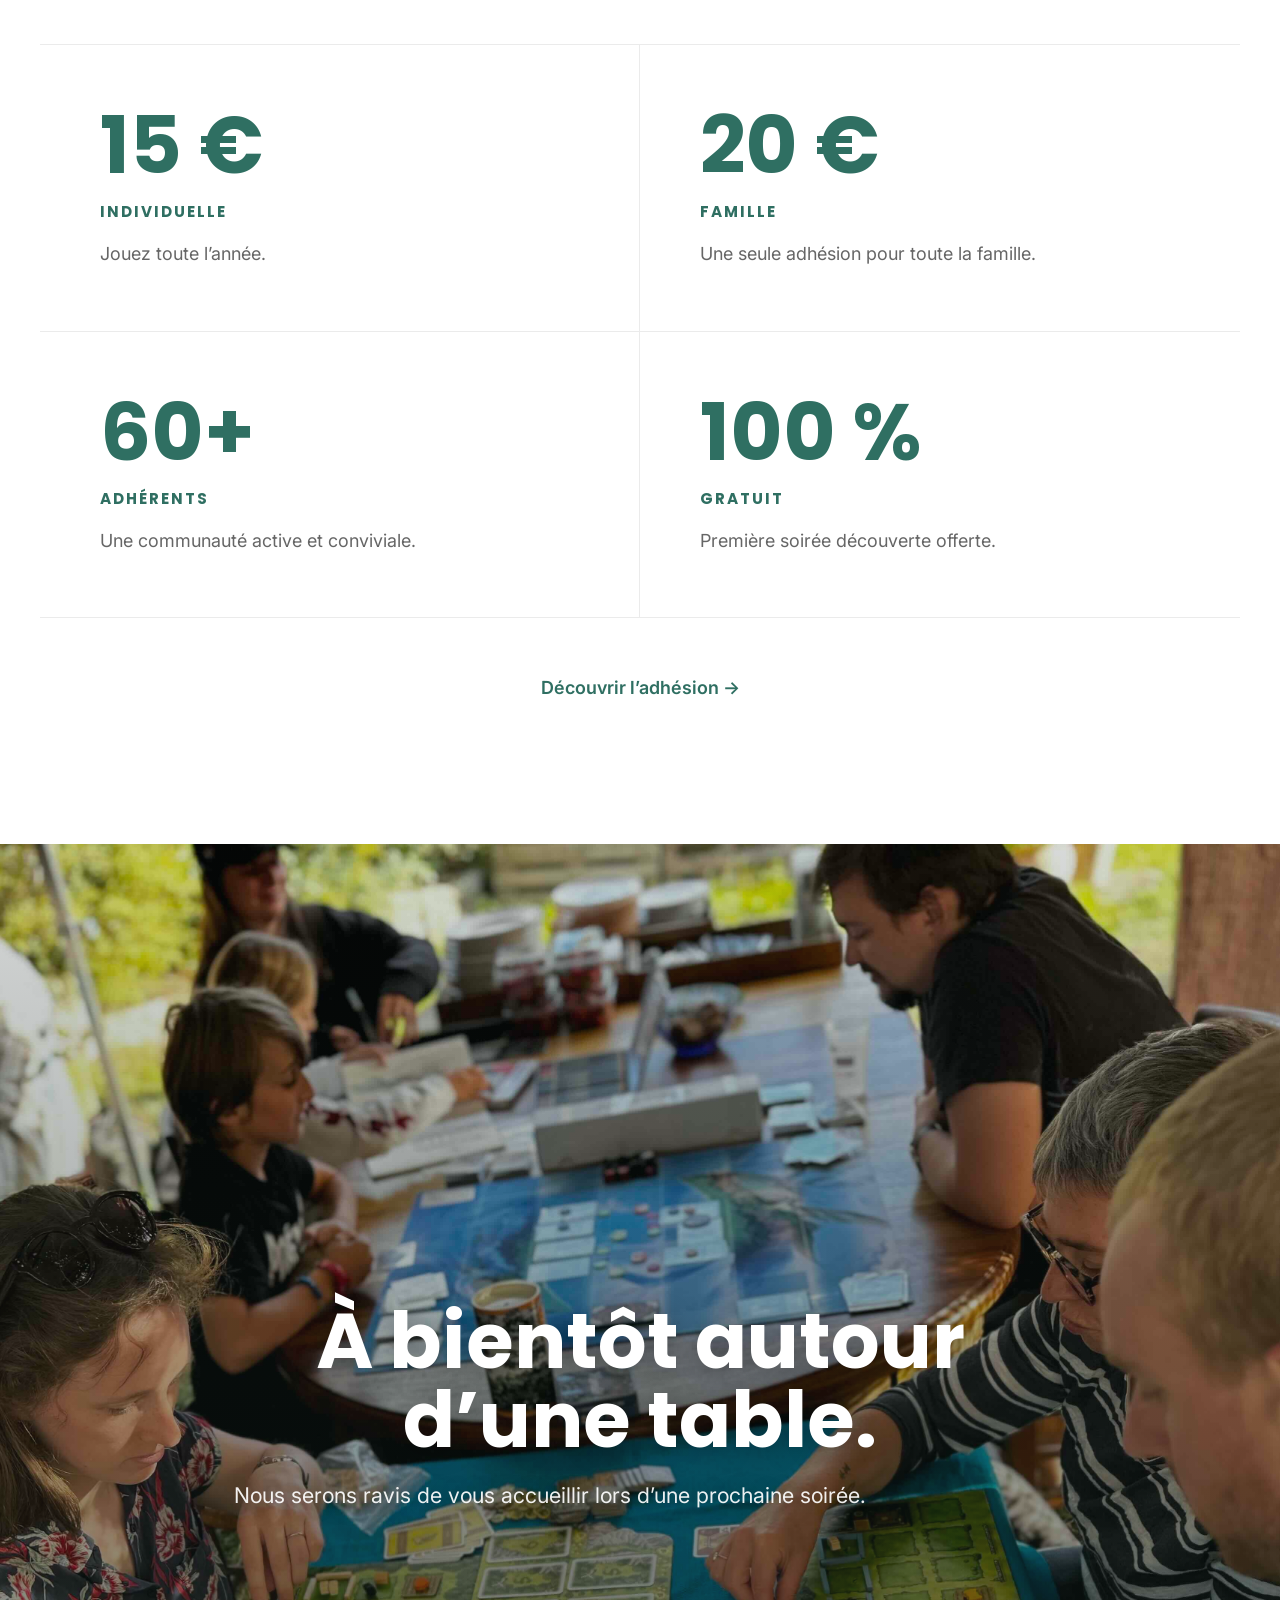
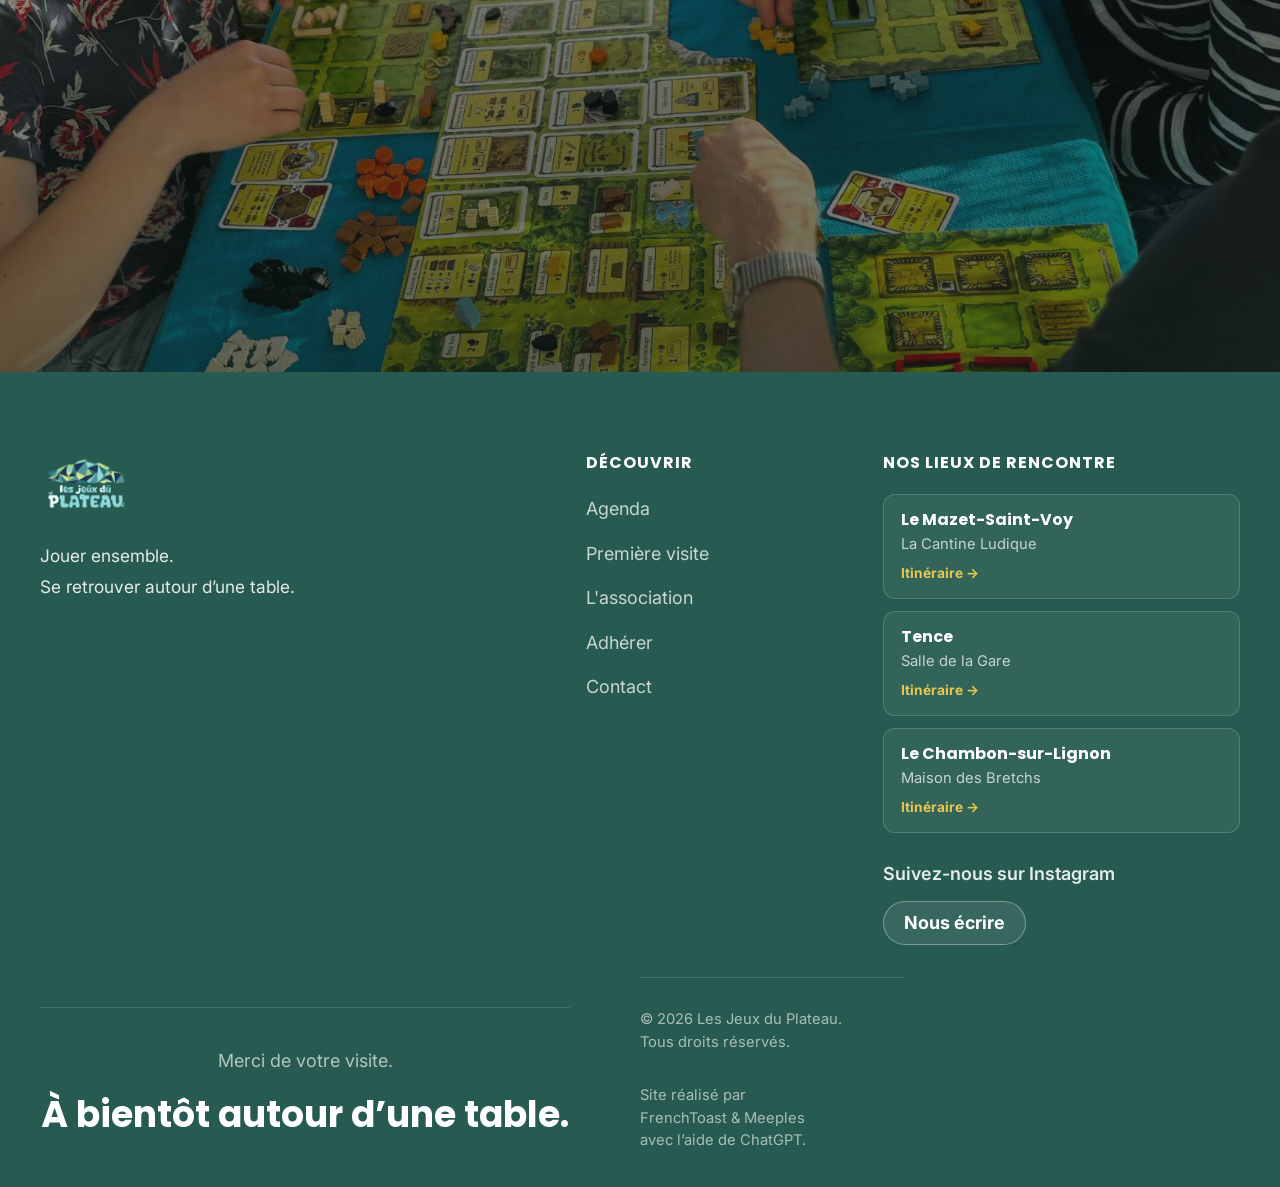
==== commit 255fc5da: "maj" ====
--- a/index.html
+++ b/index.html
@@ -20,7 +20,7 @@
 <link crossorigin="" href="https://fonts.gstatic.com" rel="preconnect"/>
 <link href="https://fonts.googleapis.com/css2?family=Inter:wght@400;500;600;700&amp;family=Poppins:wght@500;600;700;800&amp;display=swap" rel="stylesheet"/>
 <!-- CSS -->
-<link href="assets/css/style.css" rel="stylesheet"/>
+<link href="assets/css/style.css?v=3.2.4" rel="stylesheet"/>
 <meta content="index, follow, max-image-preview:large" name="robots"/><meta content="fr_FR" property="og:locale"/><meta content="Les Jeux du Plateau" property="og:site_name"/><meta content="https://lesjeuxduplateau.fr/" property="og:url"/><meta content="Les Jeux du Plateau — association de jeux de société" property="og:image:alt"/><meta content="summary_large_image" name="twitter:card"/><meta content="Les Jeux du Plateau | Association de jeux de société" name="twitter:title"/><meta content="Association de jeux de société au Mazet-Saint-Voy, à Tence et au Chambon-sur-Lignon. Découvrez nos rencontres et venez jouer : la première visite est offerte." name="twitter:description"/><meta content="https://lesjeuxduplateau.fr/assets/images/hero/hero-tournesols.jpg" name="twitter:image"/><link href="https://lesjeuxduplateau.fr/" rel="canonical"/><link href="site.webmanifest" rel="manifest"/><link href="assets/logos/apple-touch-icon.png" rel="apple-touch-icon" sizes="180x180"/><script type="application/ld+json">{
   "@context": "https://schema.org",
   "@type": "Organization",
--- a/assets/css/style.css
+++ b/assets/css/style.css
@@ -31,3 +31,147 @@
 
 /* Accueil — Sprint 3.2 / V1.1 */
 @import url("home-v11.css");
+
+
+/* Correctif critique Sprint 3.2.4 — chargé après tous les imports */
+/* Sprint 3.2.4 — correctif footer : cartes compactes et robustes */
+.home-v11 .site-footer > .container:first-child {
+    grid-template-columns: minmax(250px, 1.35fr) minmax(150px, .65fr) minmax(320px, 1fr);
+    gap: clamp(38px, 5vw, 70px);
+}
+
+.home-v11 .footer-places {
+    display: grid !important;
+    grid-template-columns: 1fr;
+    gap: 12px;
+    width: 100%;
+    max-width: 420px;
+    margin: 0 0 28px;
+}
+
+.home-v11 .footer-place-card {
+    display: block !important;
+    width: 100%;
+    min-width: 0;
+    padding: 15px 17px;
+    border: 1px solid rgba(255,255,255,.16);
+    border-radius: 12px;
+    background: rgba(255,255,255,.055);
+    color: #fff !important;
+    text-decoration: none !important;
+    overflow: hidden;
+    transition: transform .18s ease, border-color .18s ease, background .18s ease, box-shadow .18s ease;
+}
+
+.home-v11 .footer-place-card span {
+    display: block !important;
+    max-width: 100%;
+    overflow-wrap: normal;
+    word-break: normal;
+}
+
+.home-v11 .footer-place-card:hover,
+.home-v11 .footer-place-card:focus-visible {
+    transform: translateY(-2px);
+    border-color: rgba(255,255,255,.42);
+    background: rgba(255,255,255,.095);
+    box-shadow: 0 10px 24px rgba(0,0,0,.14);
+}
+
+.home-v11 .footer-place-town {
+    color: #fff;
+    font-family: var(--font-title);
+    font-size: 1rem;
+    font-weight: 700;
+    line-height: 1.3;
+}
+
+.home-v11 .footer-place-name {
+    margin-top: 3px;
+    color: rgba(255,255,255,.72);
+    font-size: .92rem;
+    line-height: 1.45;
+}
+
+.home-v11 .footer-place-route {
+    margin-top: 10px;
+    color: var(--color-secondary);
+    font-size: .86rem;
+    font-weight: 700;
+    line-height: 1.3;
+}
+
+.home-v11 .footer-actions {
+    display: grid;
+    justify-items: start;
+    gap: 14px;
+}
+
+.home-v11 .footer-instagram-link {
+    color: rgba(255,255,255,.88);
+    font-weight: 600;
+    line-height: 1.45;
+    text-decoration: none;
+}
+
+.home-v11 .footer-instagram-link:hover,
+.home-v11 .footer-instagram-link:focus-visible {
+    color: #fff;
+    text-decoration: underline;
+    text-underline-offset: 4px;
+}
+
+.home-v11 .footer-contact-button {
+    display: inline-flex;
+    align-items: center;
+    justify-content: center;
+    min-height: 44px;
+    padding: 11px 20px;
+    border: 1px solid rgba(255,255,255,.34);
+    border-radius: 999px;
+    background: rgba(255,255,255,.08);
+    color: #fff !important;
+    font-weight: 700;
+    line-height: 1;
+    text-decoration: none !important;
+    transition: background .2s ease, border-color .2s ease, transform .2s ease;
+}
+
+.home-v11 .footer-contact-button:hover,
+.home-v11 .footer-contact-button:focus-visible {
+    border-color: rgba(255,255,255,.7);
+    background: rgba(255,255,255,.16);
+    transform: translateY(-2px);
+}
+
+@media (max-width: 1100px) {
+    .home-v11 .site-footer > .container:first-child {
+        grid-template-columns: minmax(240px, 1fr) minmax(145px, .6fr) minmax(300px, 1fr);
+        gap: 34px;
+    }
+}
+
+@media (max-width: 960px) {
+    .home-v11 .site-footer > .container:first-child {
+        grid-template-columns: 1fr;
+        gap: 42px;
+    }
+
+    .home-v11 .footer-places {
+        max-width: 520px;
+    }
+}
+
+@media (max-width: 700px) {
+    .home-v11 .footer-places {
+        max-width: none;
+    }
+
+    .home-v11 .footer-place-card {
+        padding: 15px 16px;
+    }
+
+    .home-v11 .footer-contact-button {
+        min-width: 150px;
+    }
+}
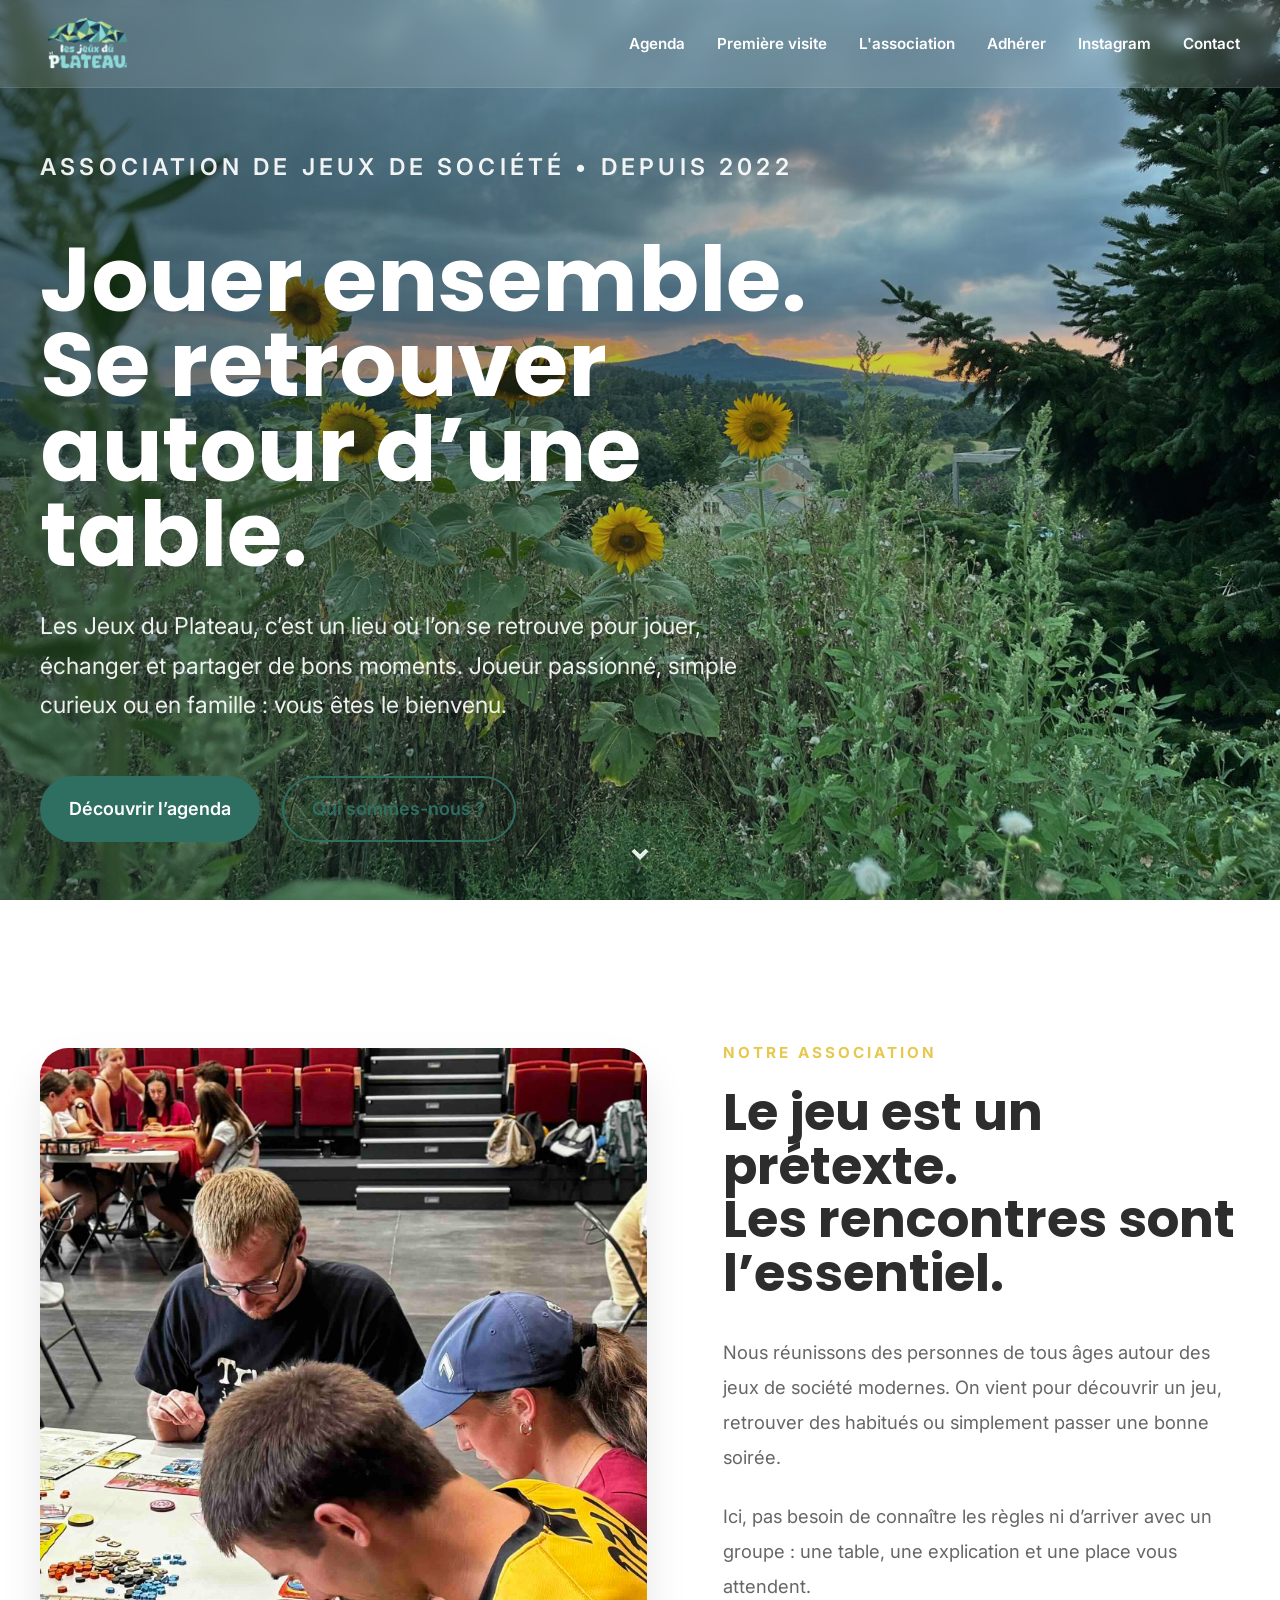
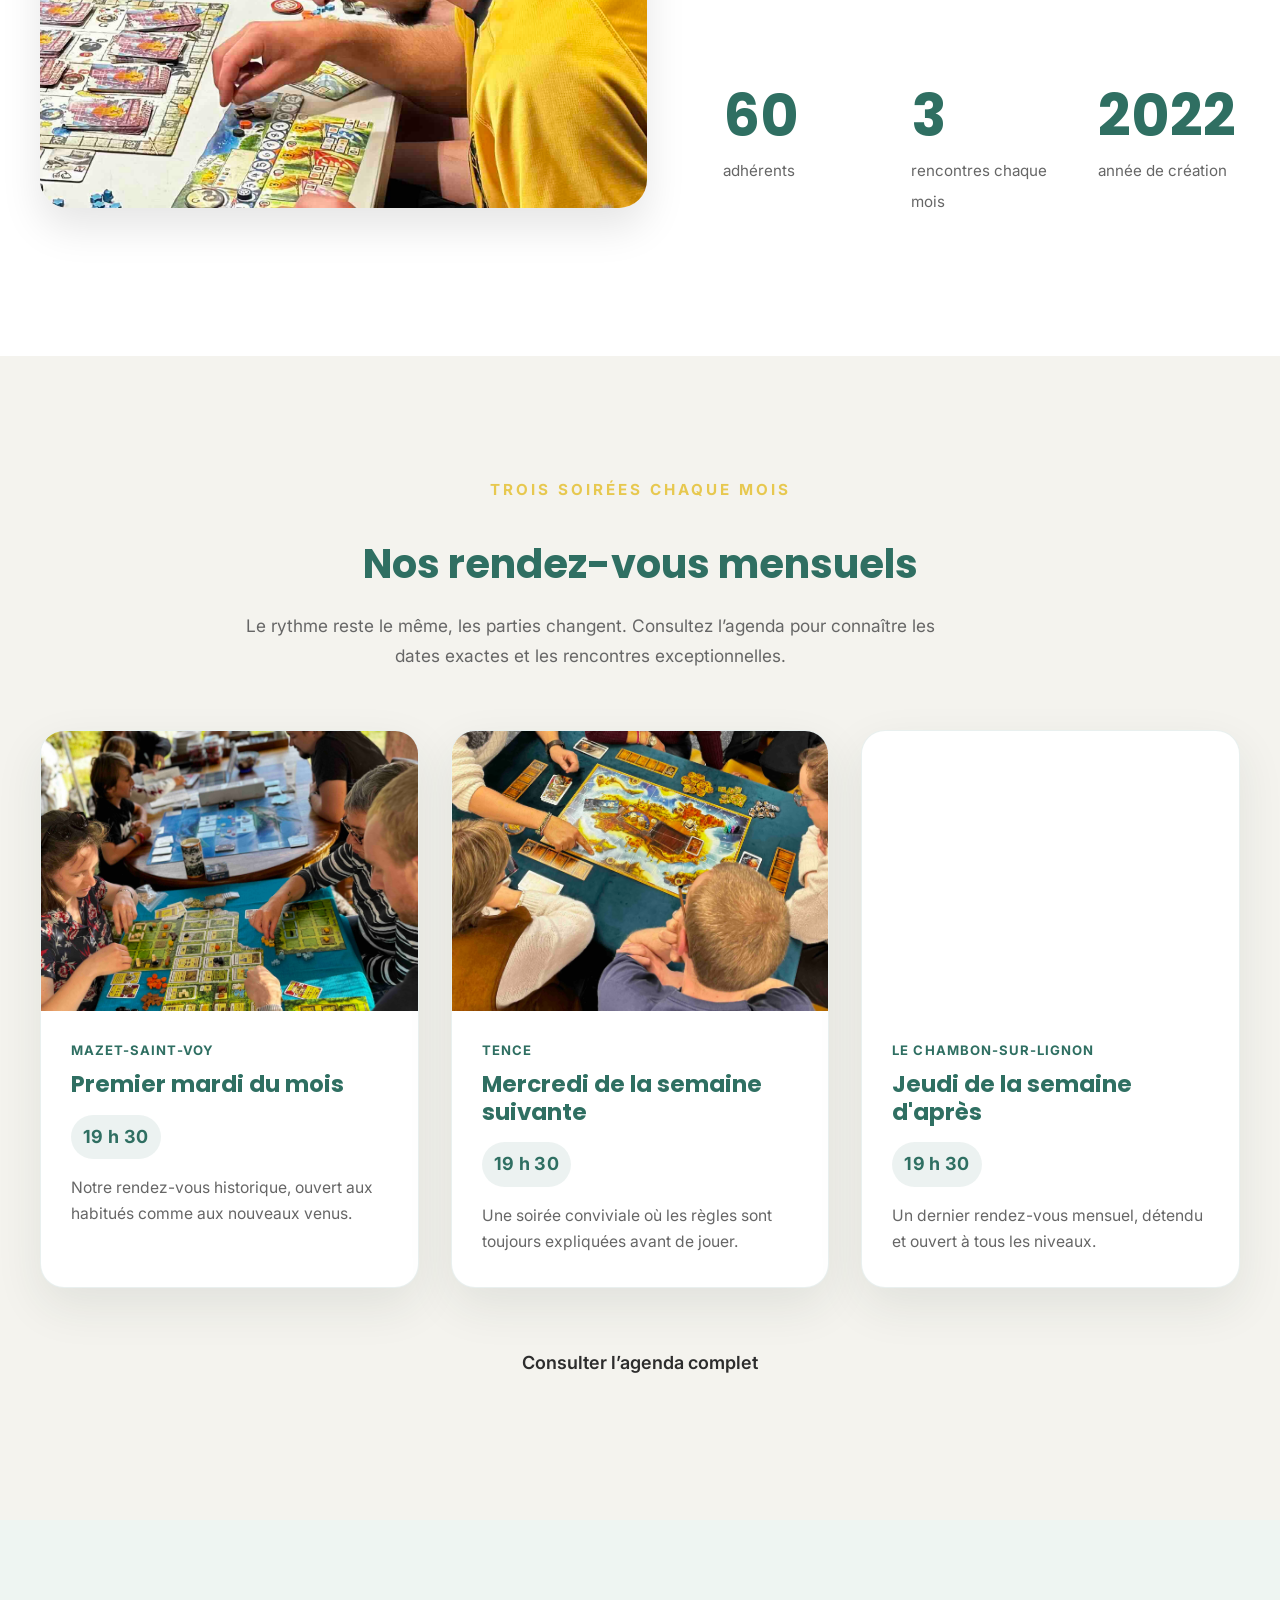
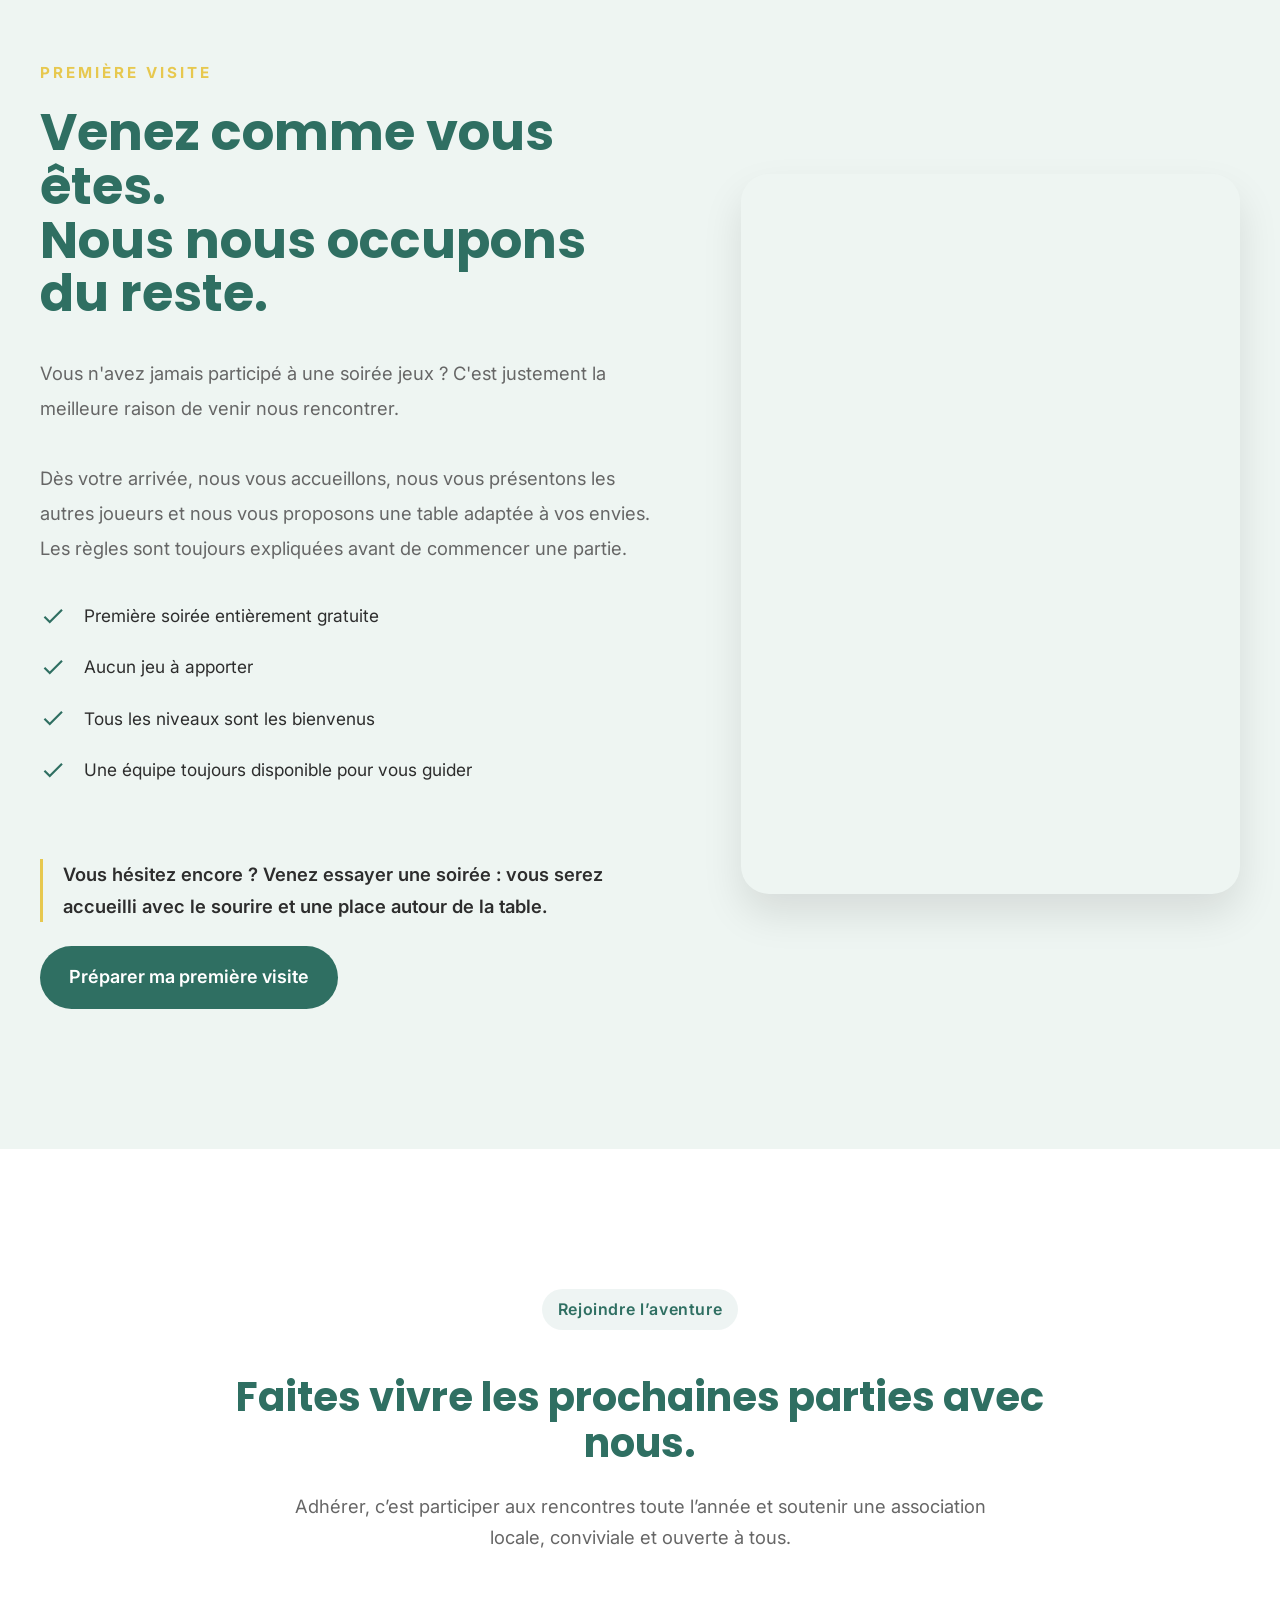
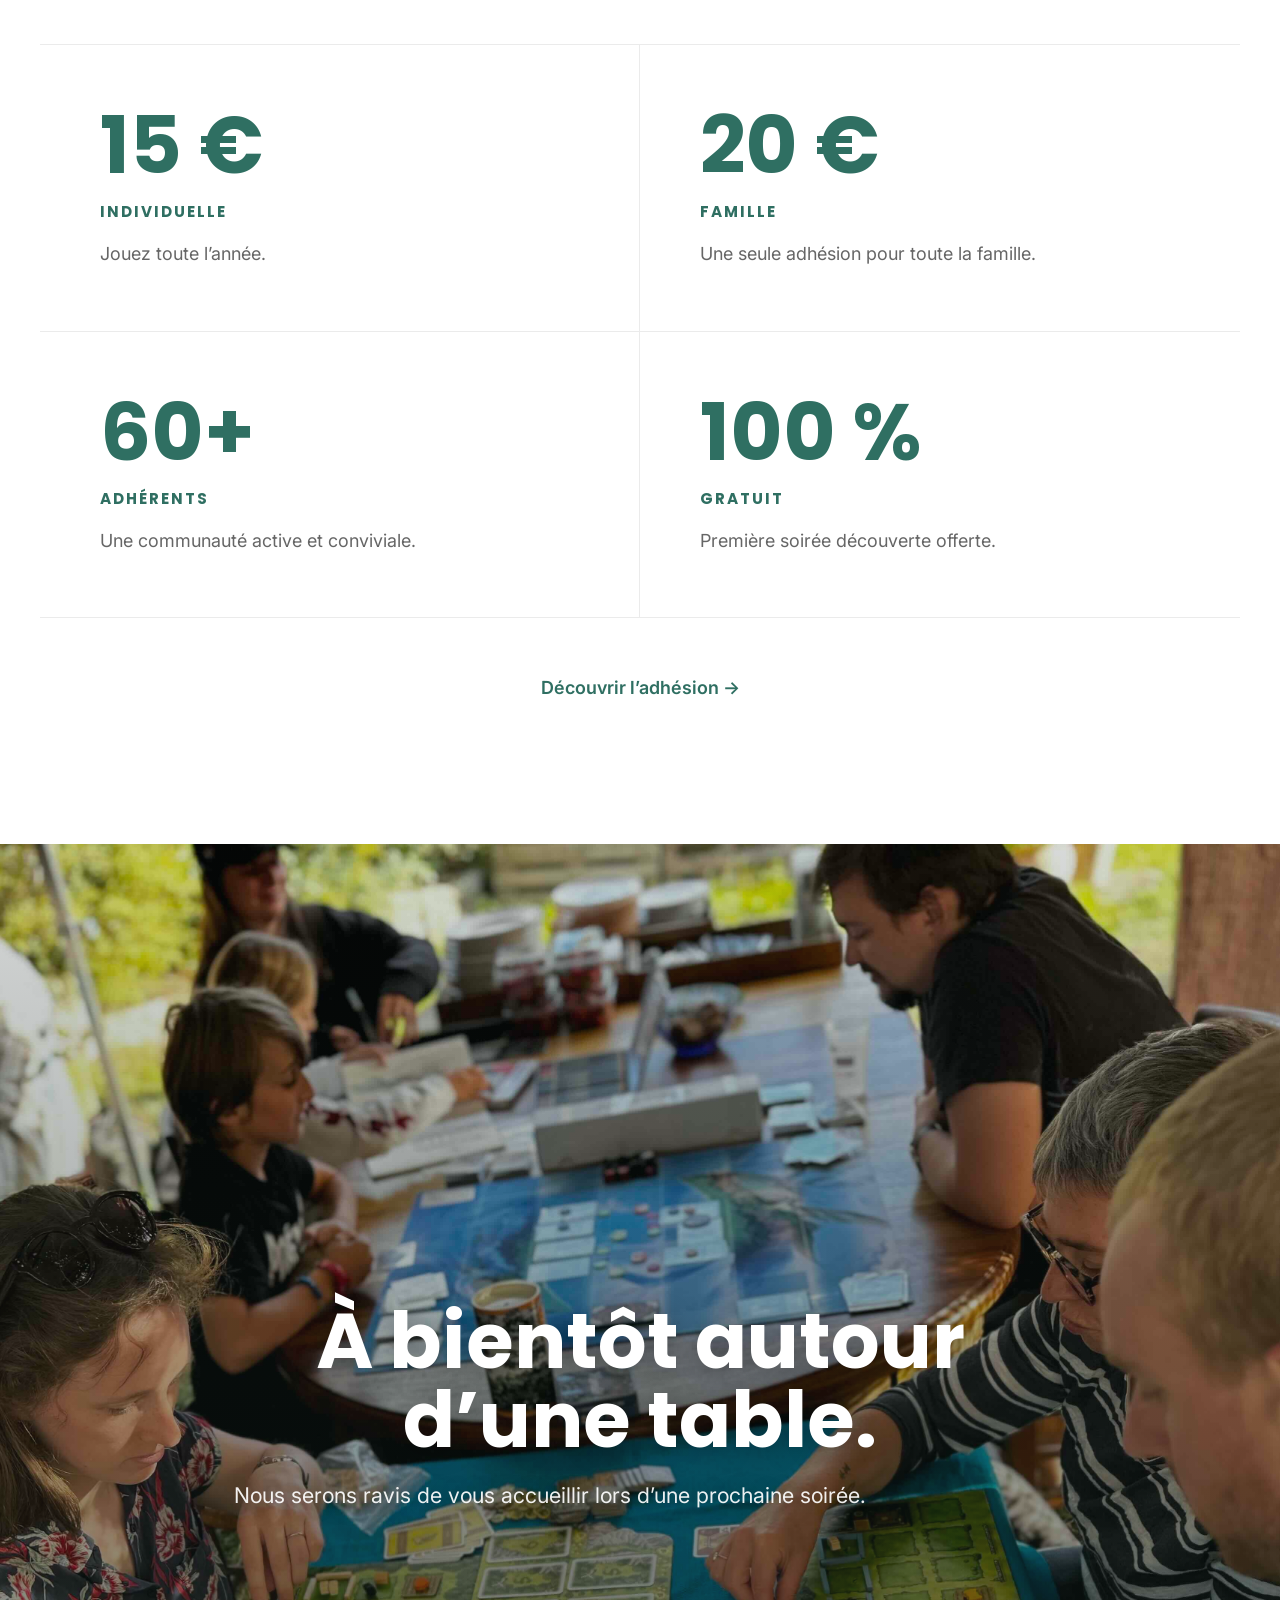
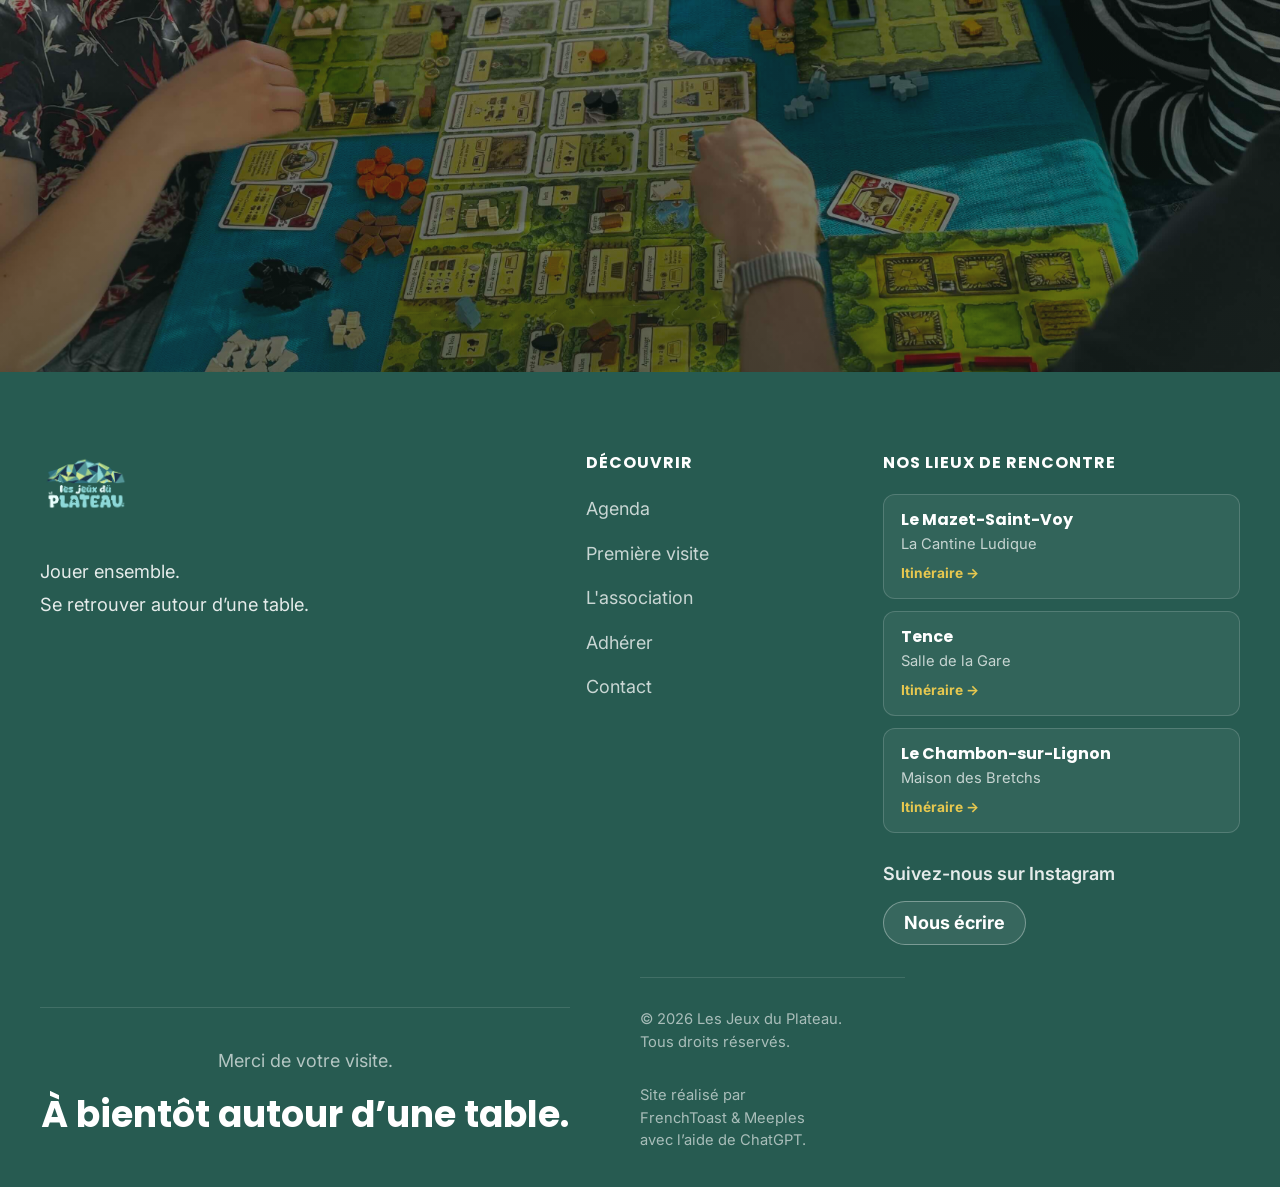
==== commit ad80724b: "premium last change to index" ====
--- a/index.html
+++ b/index.html
@@ -20,7 +20,7 @@
 <link crossorigin="" href="https://fonts.gstatic.com" rel="preconnect"/>
 <link href="https://fonts.googleapis.com/css2?family=Inter:wght@400;500;600;700&amp;family=Poppins:wght@500;600;700;800&amp;display=swap" rel="stylesheet"/>
 <!-- CSS -->
-<link href="assets/css/style.css?v=3.2.4" rel="stylesheet"/>
+<link href="assets/css/style.css?v=3.2.5" rel="stylesheet"/>
 <meta content="index, follow, max-image-preview:large" name="robots"/><meta content="fr_FR" property="og:locale"/><meta content="Les Jeux du Plateau" property="og:site_name"/><meta content="https://lesjeuxduplateau.fr/" property="og:url"/><meta content="Les Jeux du Plateau — association de jeux de société" property="og:image:alt"/><meta content="summary_large_image" name="twitter:card"/><meta content="Les Jeux du Plateau | Association de jeux de société" name="twitter:title"/><meta content="Association de jeux de société au Mazet-Saint-Voy, à Tence et au Chambon-sur-Lignon. Découvrez nos rencontres et venez jouer : la première visite est offerte." name="twitter:description"/><meta content="https://lesjeuxduplateau.fr/assets/images/hero/hero-tournesols.jpg" name="twitter:image"/><link href="https://lesjeuxduplateau.fr/" rel="canonical"/><link href="site.webmanifest" rel="manifest"/><link href="assets/logos/apple-touch-icon.png" rel="apple-touch-icon" sizes="180x180"/><script type="application/ld+json">{
   "@context": "https://schema.org",
   "@type": "Organization",
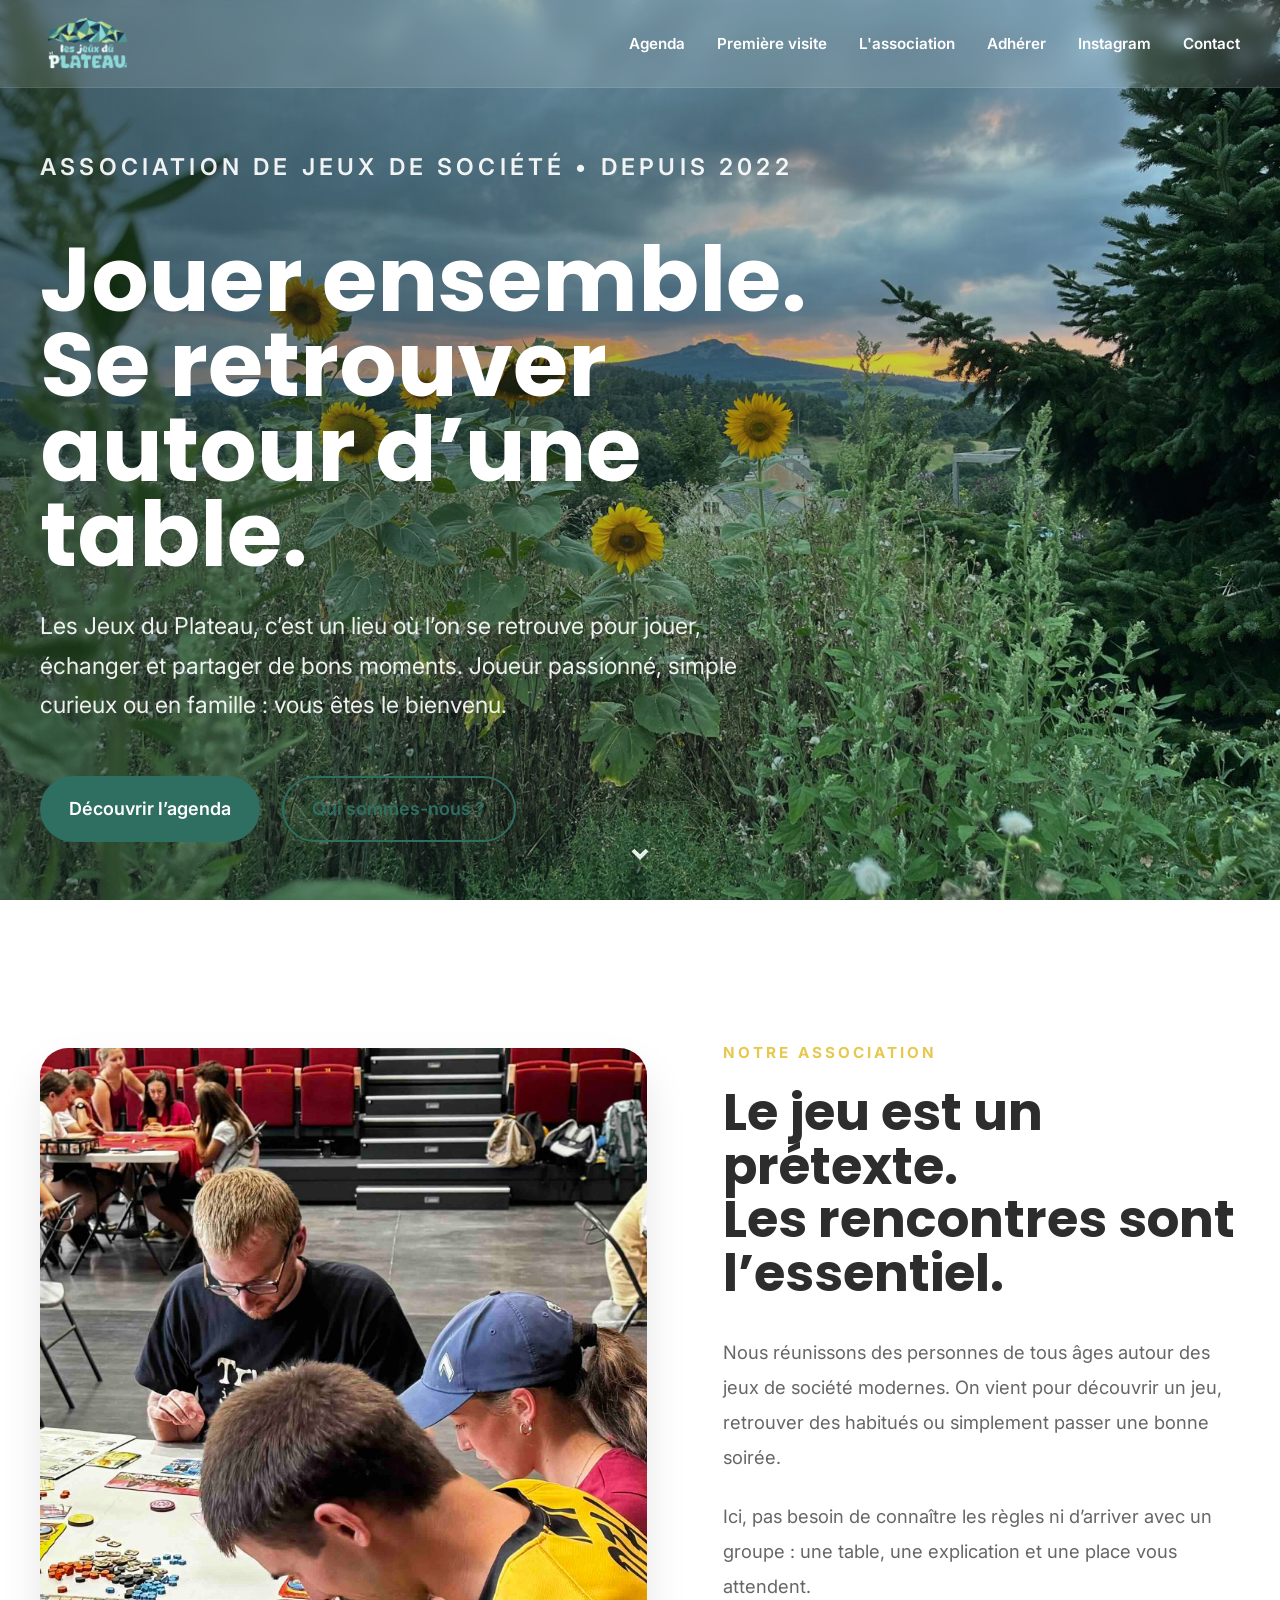
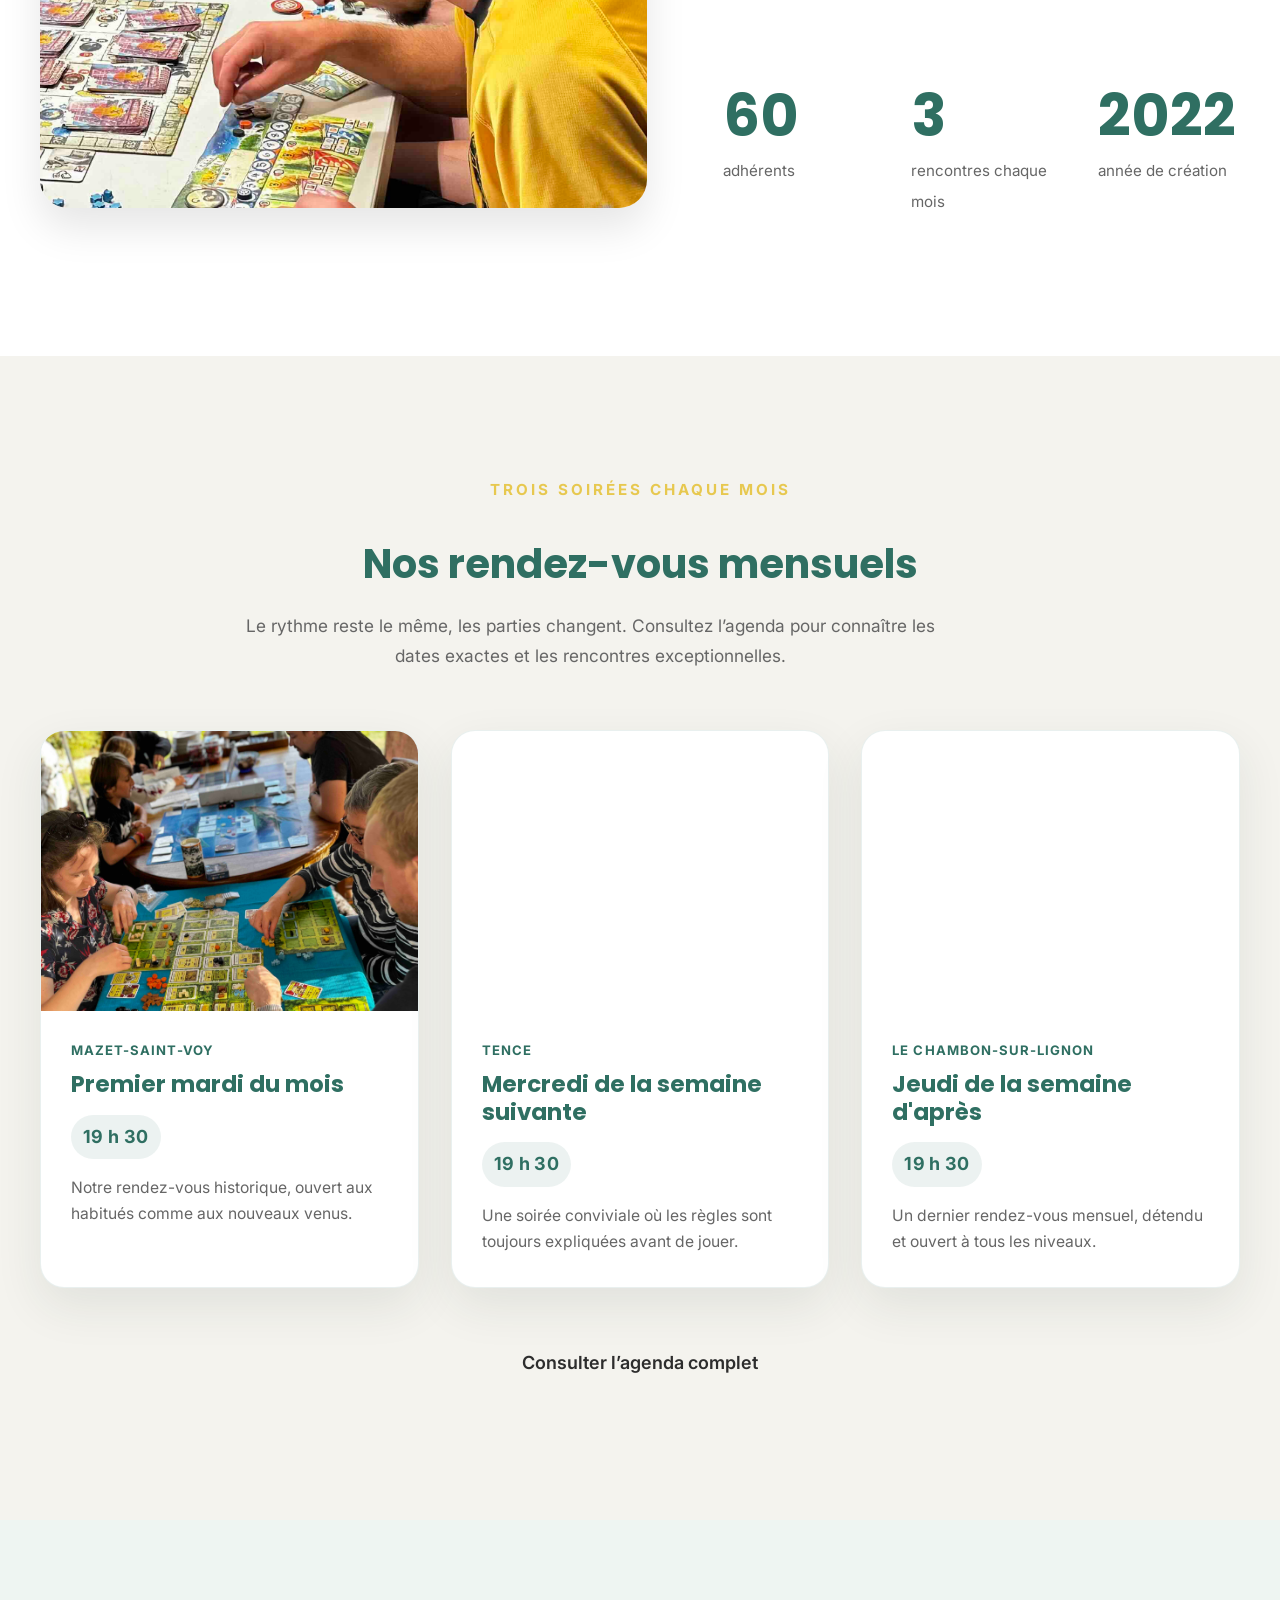
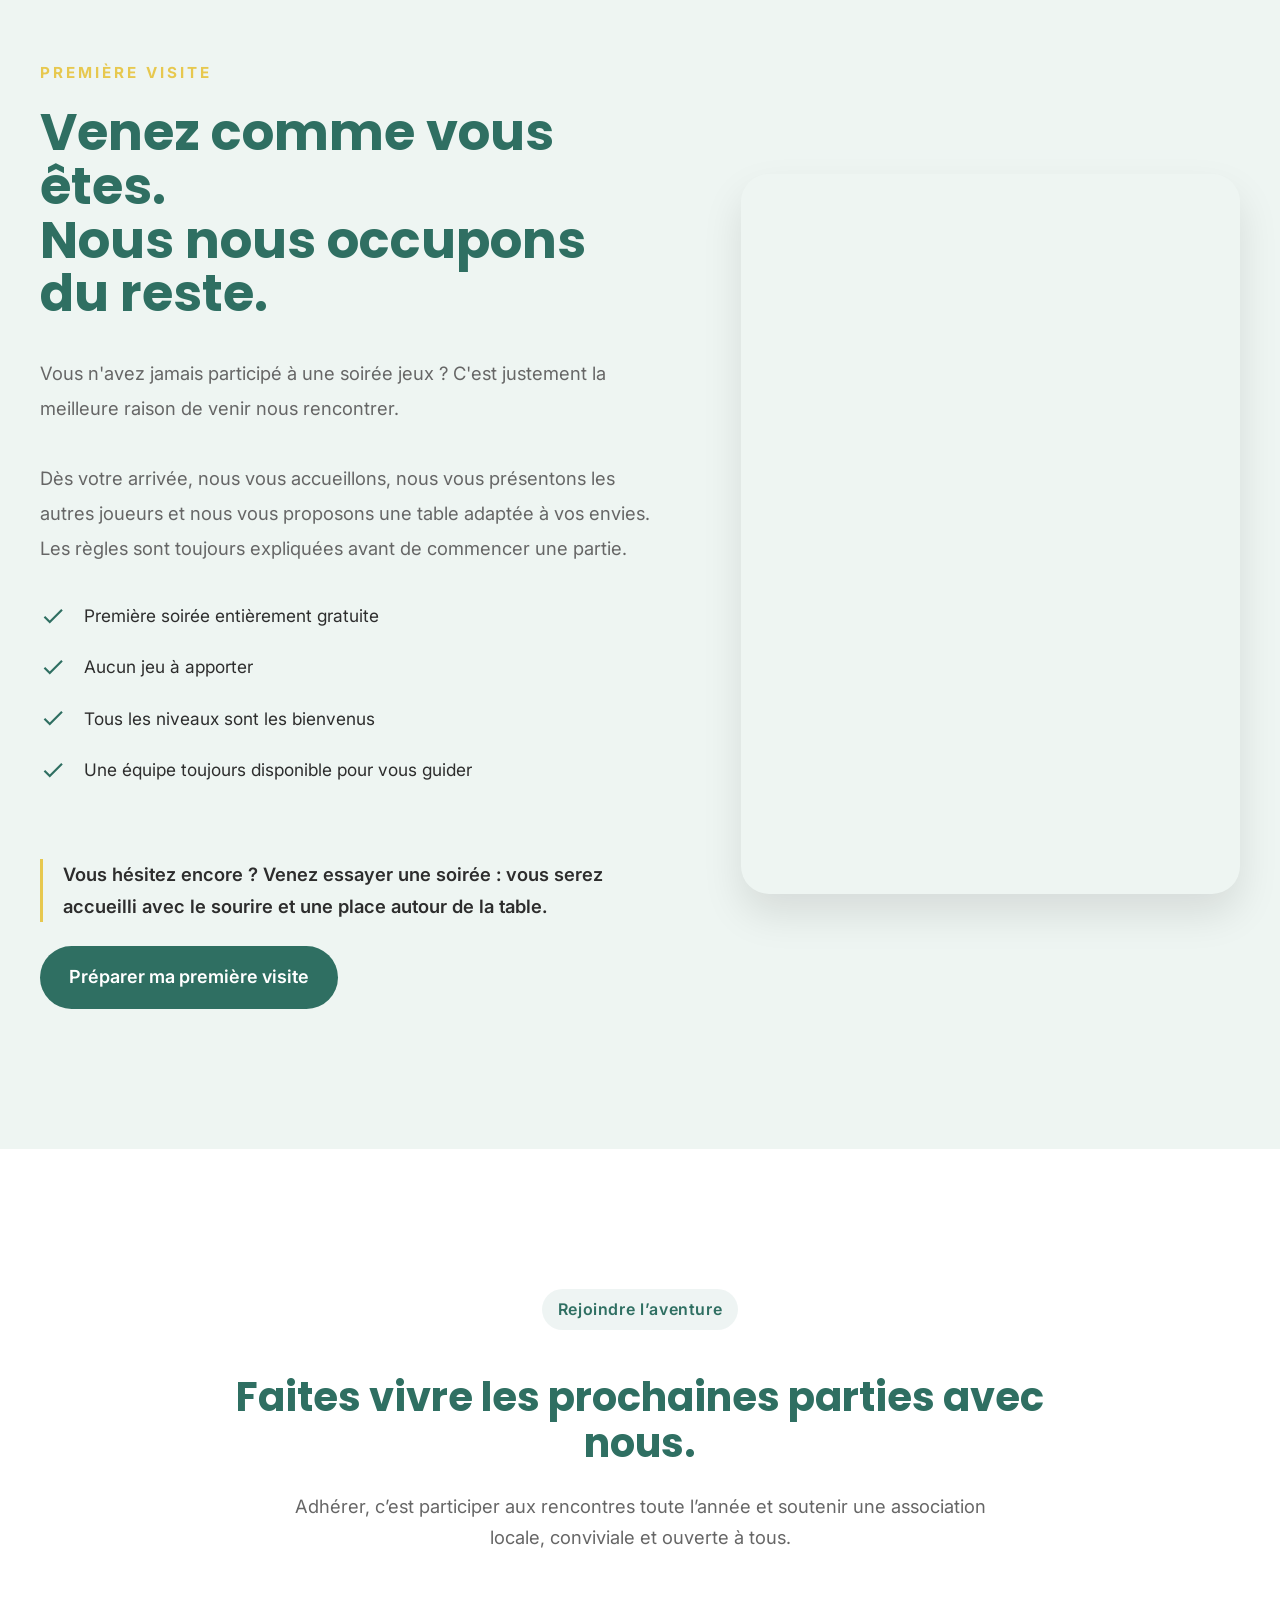
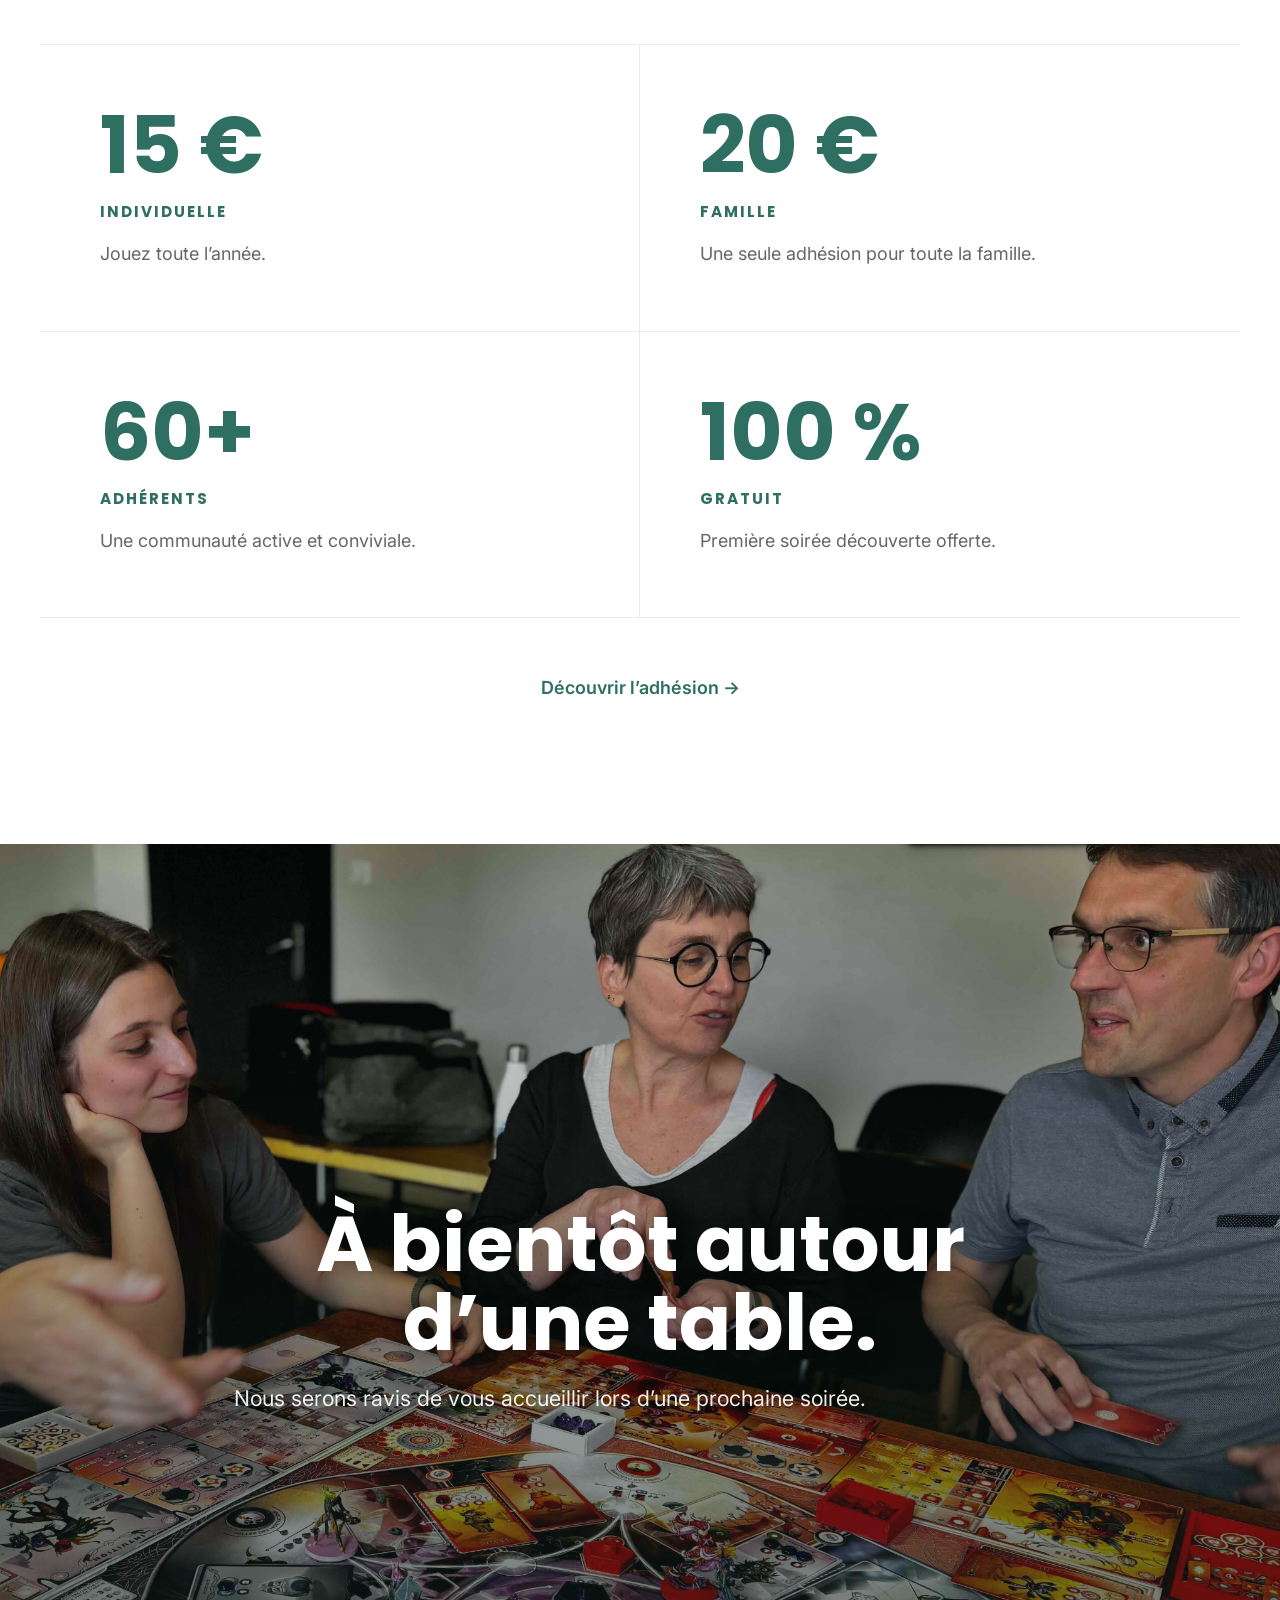
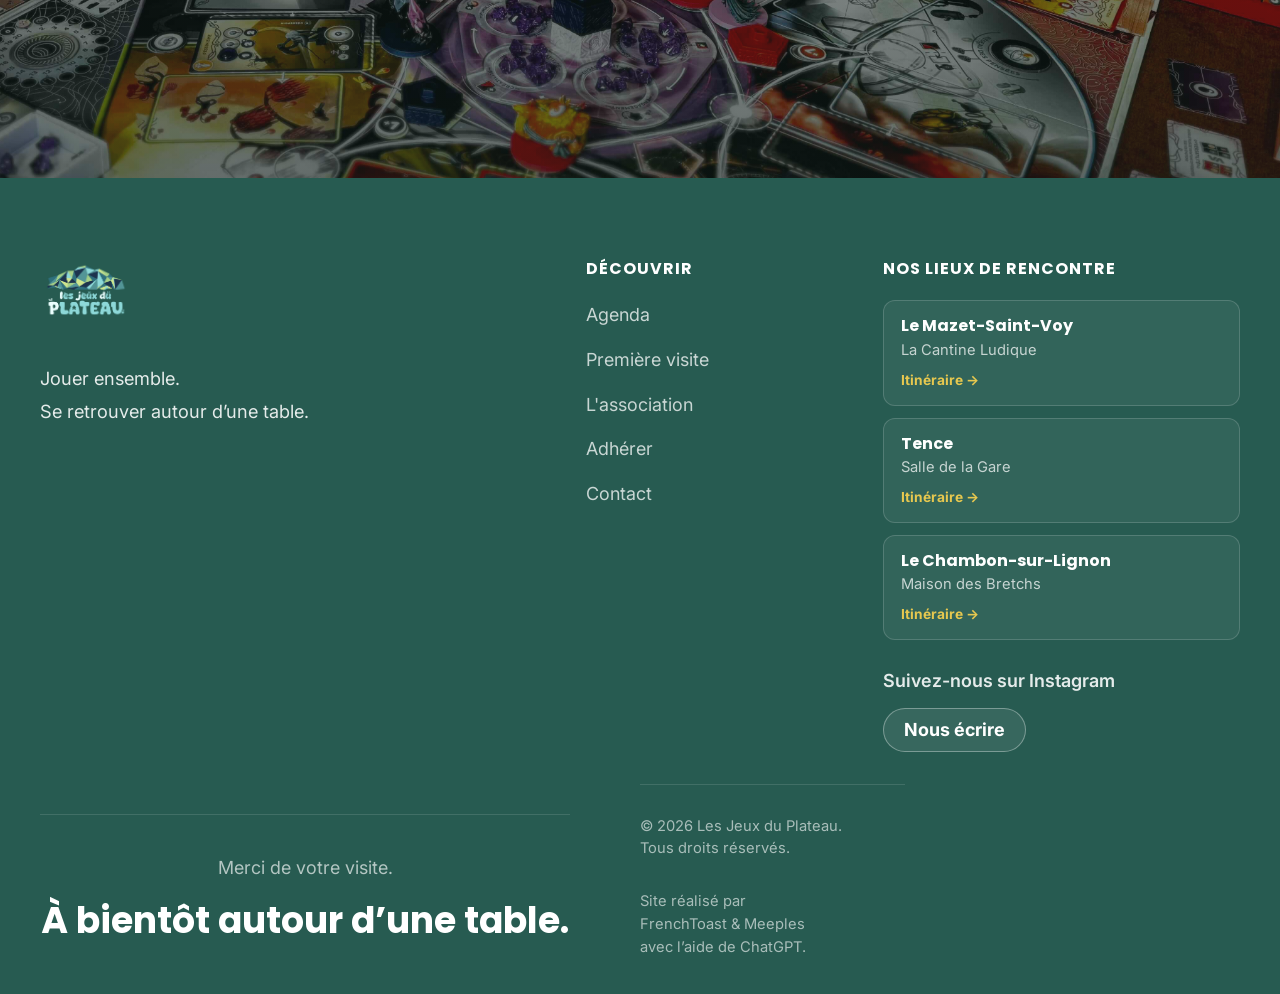
==== commit 9f20a53d: "index uplaod" ====
--- a/index.html
+++ b/index.html
@@ -192,7 +192,7 @@
 </article>
 <article class="event-card venue-card">
 <div class="event-image">
-<img alt="Ambiance chaleureuse lors d'une rencontre des Jeux du Plateau" decoding="async" loading="lazy" src="assets/images/accueil/ambiance.jpeg"/>
+<img alt="Ambiance chaleureuse lors d'une rencontre des Jeux du Plateau" decoding="async" loading="lazy" src="assets/images/accueil/bruni.jpeg"/>
 </div>
 <div class="event-content">
 <p class="event-location">Le Chambon-sur-Lignon</p>
@@ -438,7 +438,7 @@
 <!-- PHOTO DE CONCLUSION -->
 <!-- ===================================================== -->
 <section aria-label="Conclusion de la page d’accueil" class="closing-photo">
-<img alt="Des joueurs réunis autour d'une table" decoding="async" loading="lazy" src="assets/images/accueil/rencontre-02.jpeg"/>
+<img alt="Des joueurs réunis autour d'une table" decoding="async" loading="lazy" src="assets/images/accueil/jusoda.jpeg"/>
 <div class="closing-overlay">
 <div class="closing-content">
 <h2>À bientôt autour d’une table.</h2>
